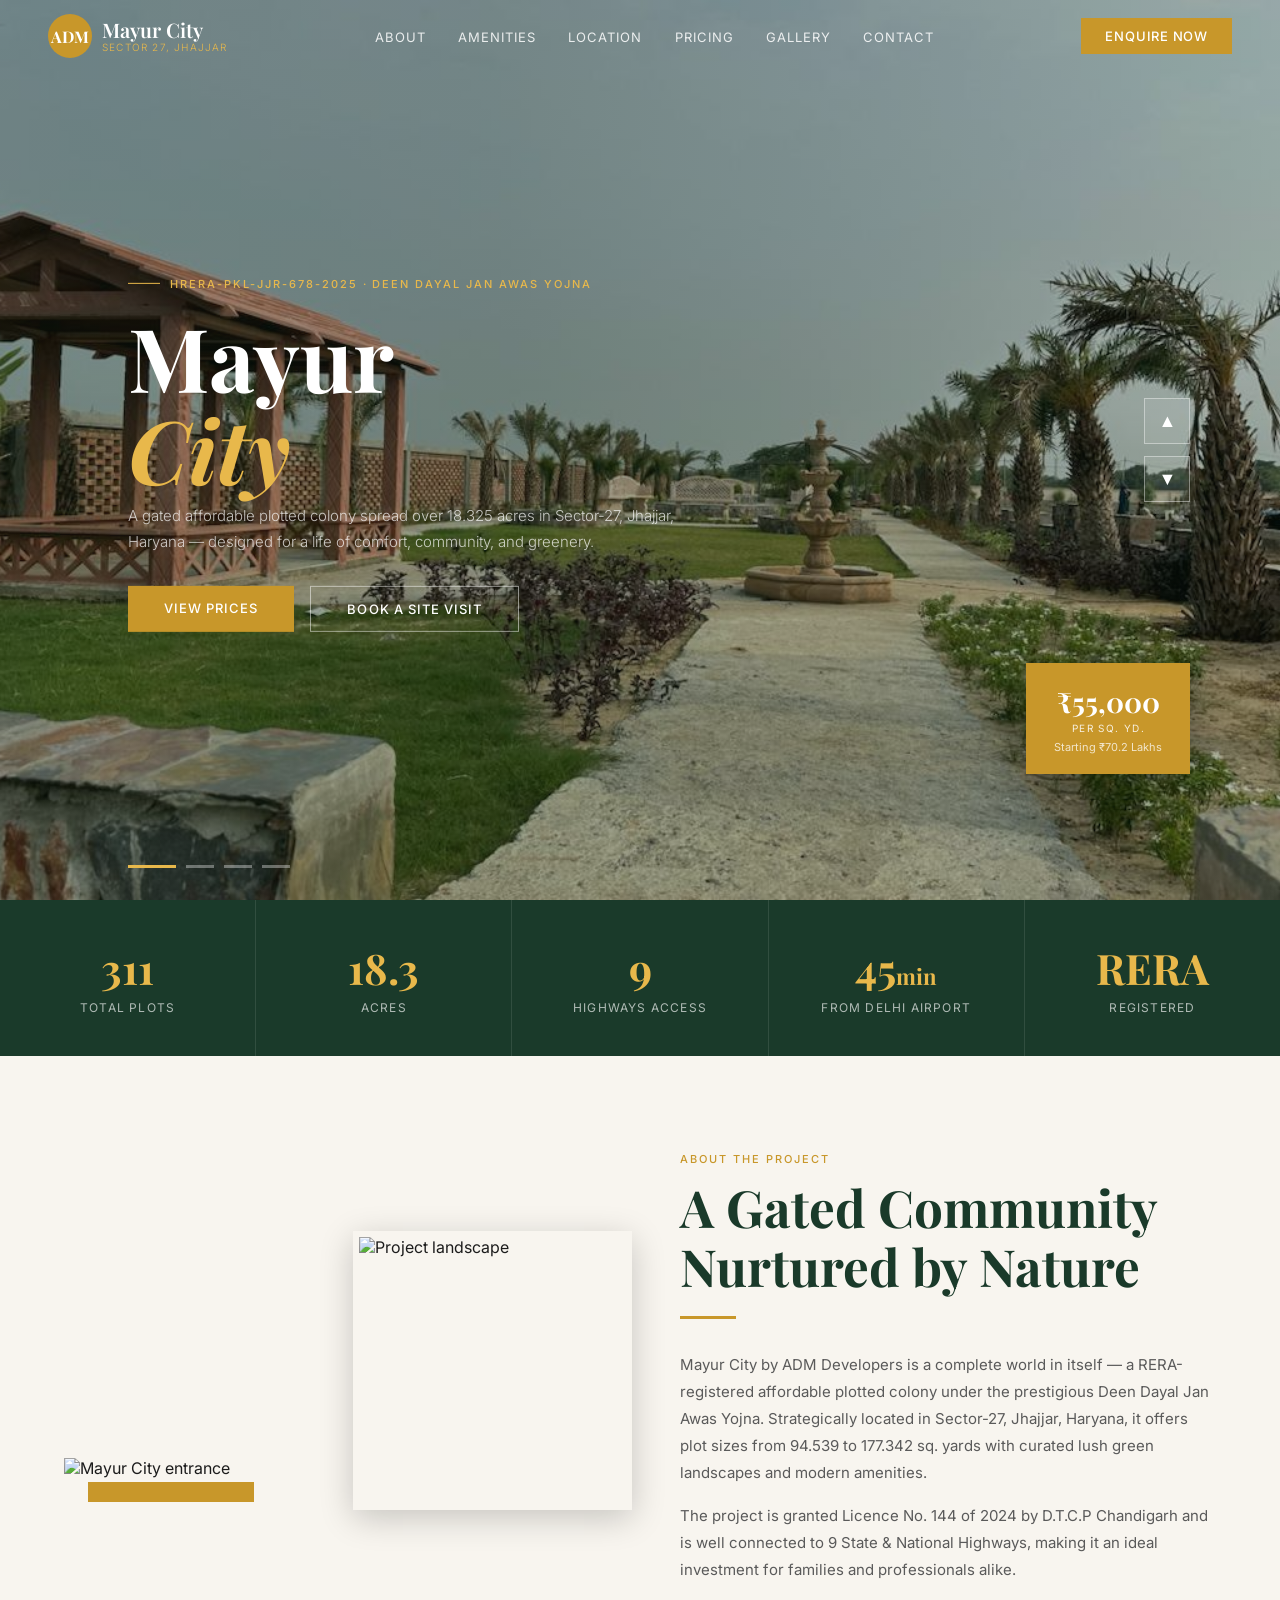
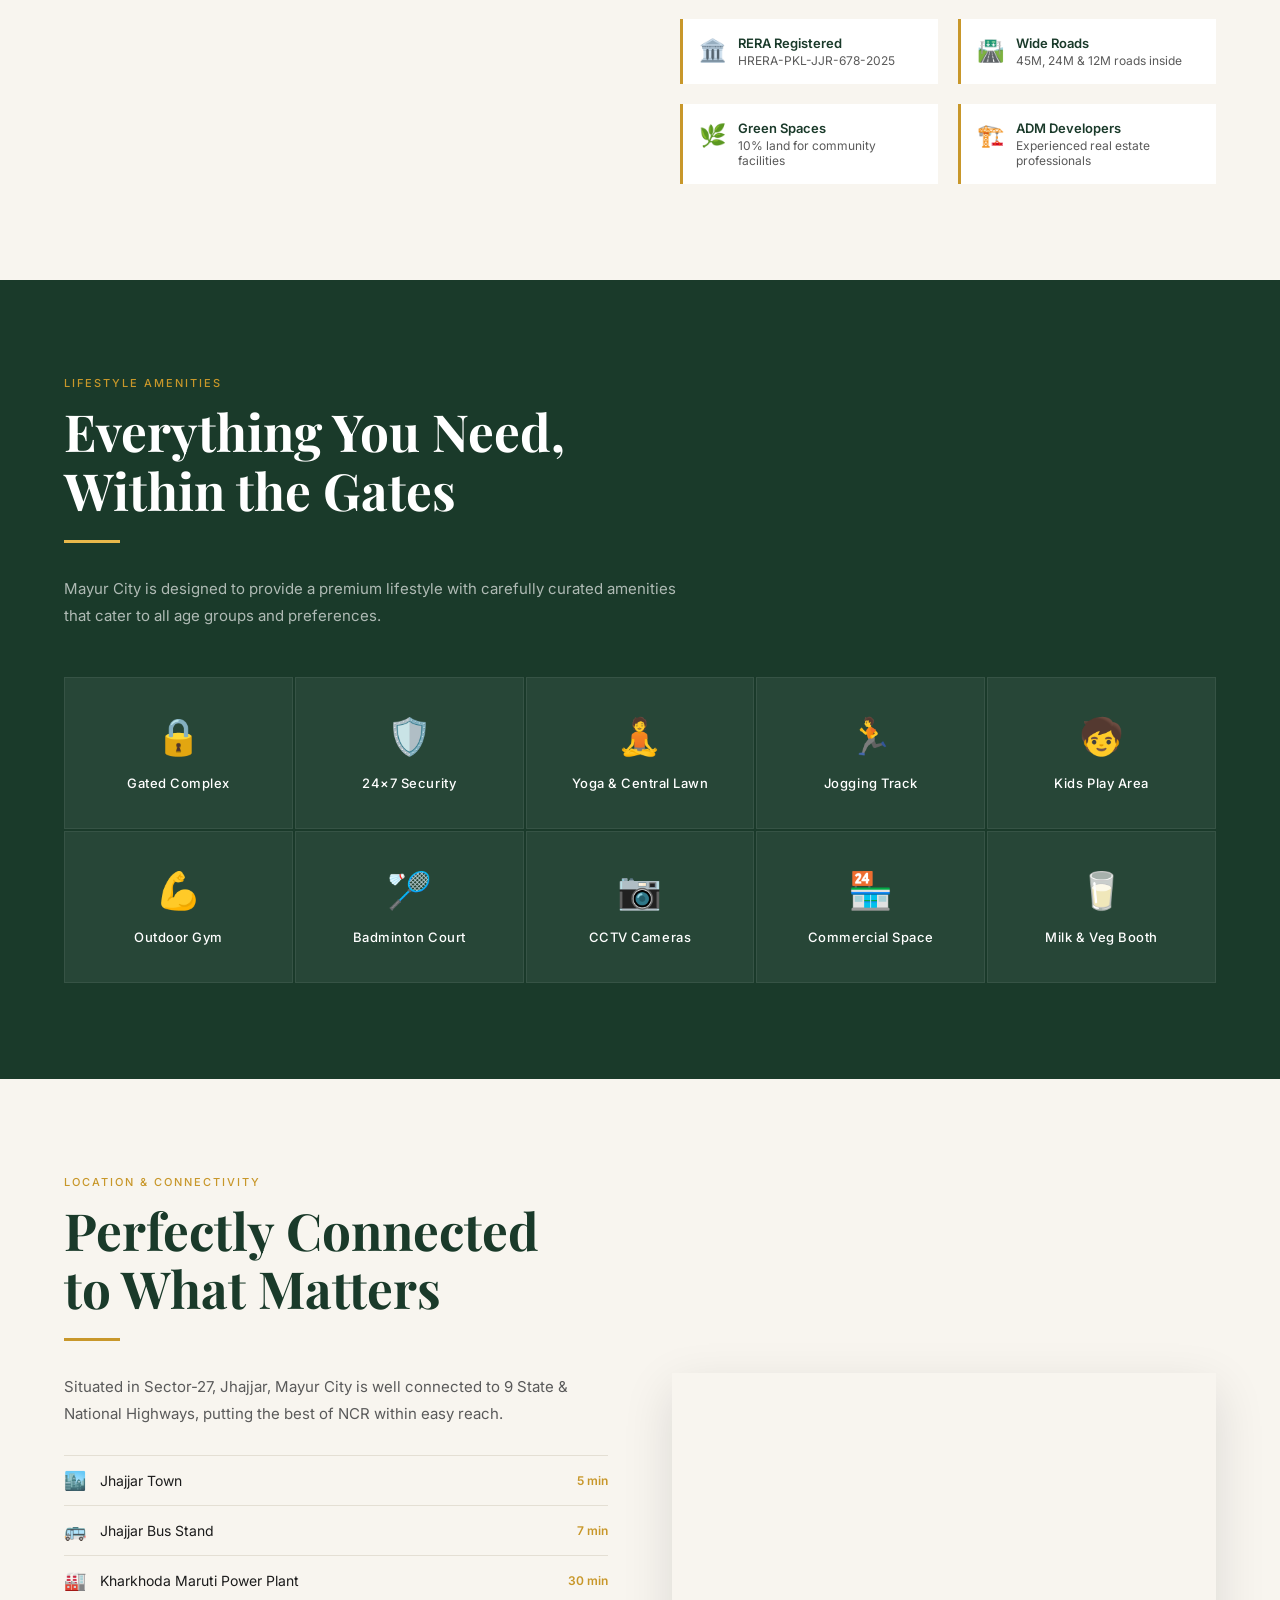
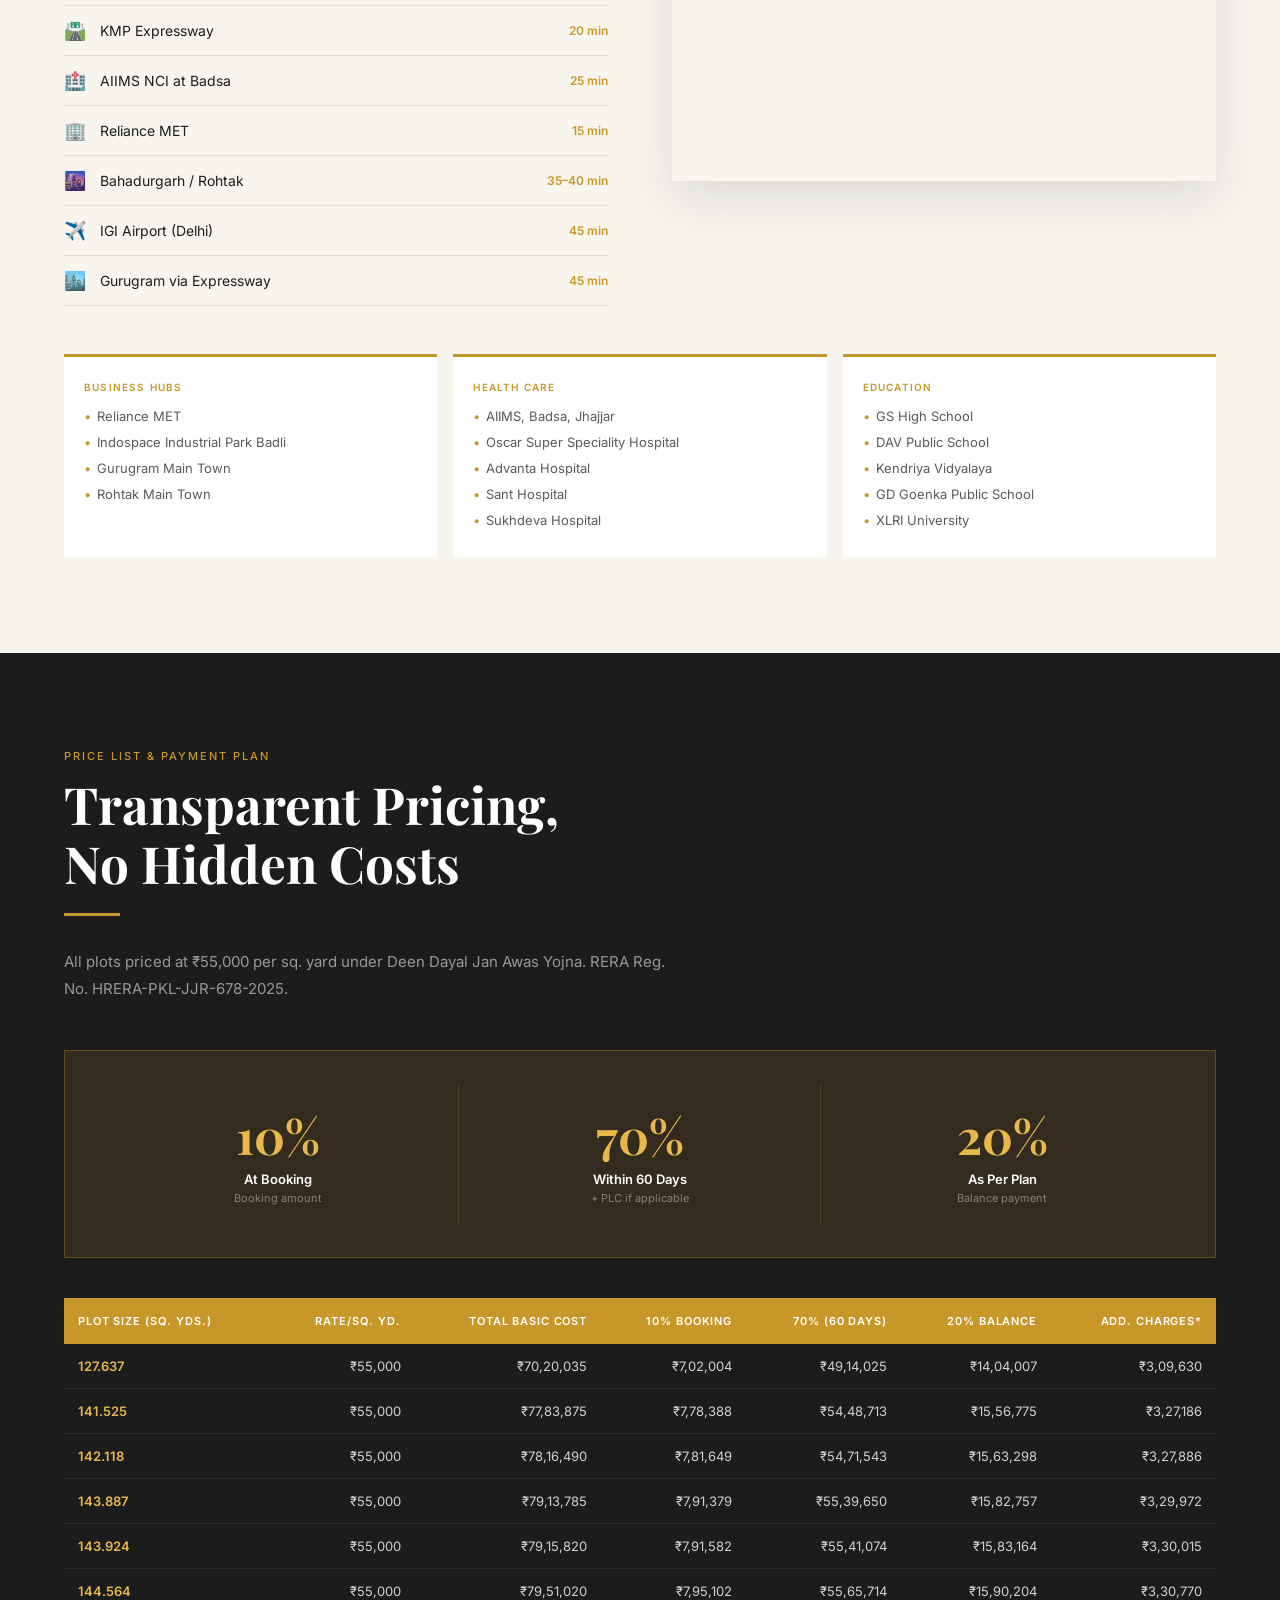
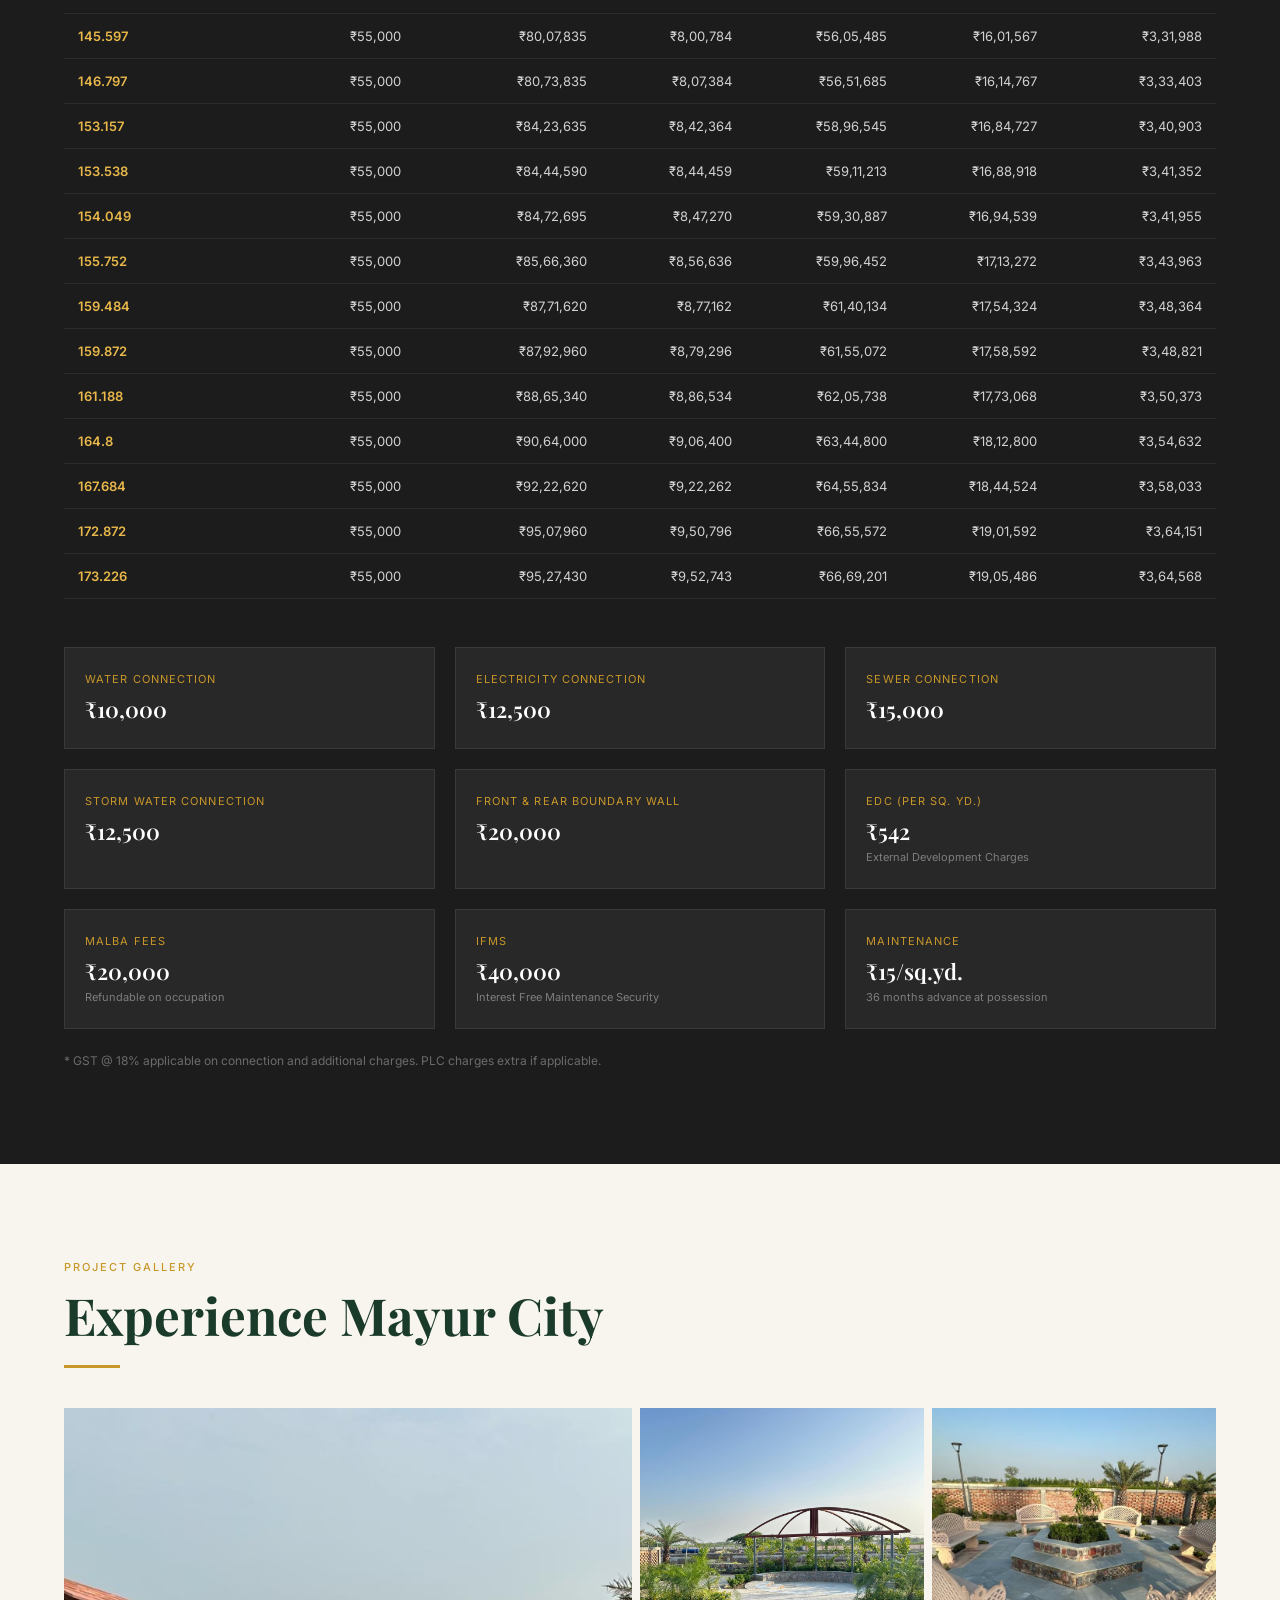
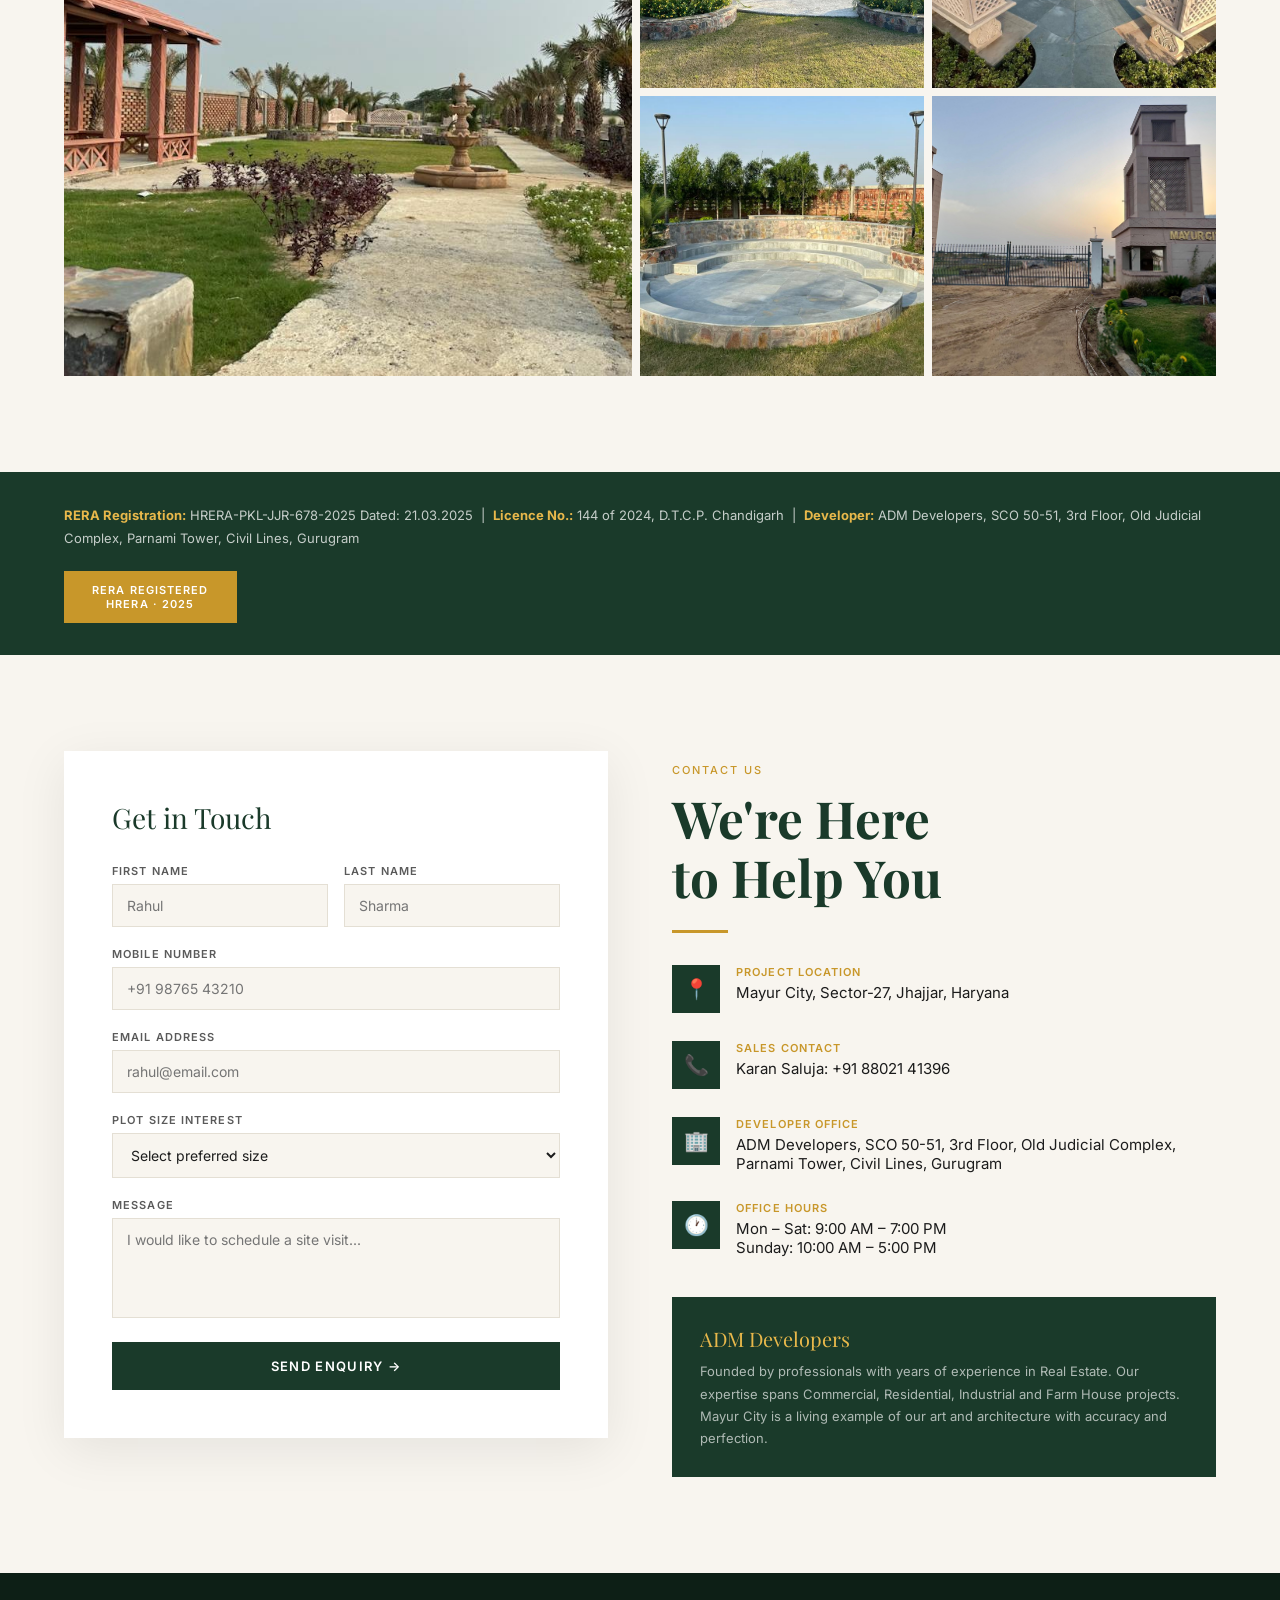
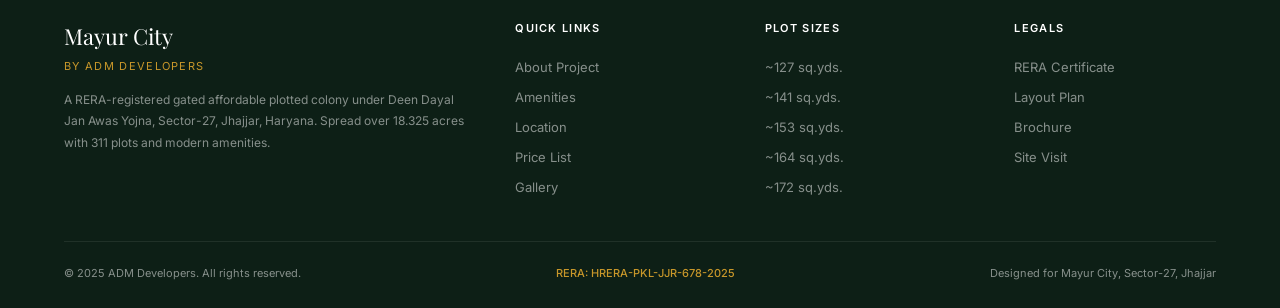
==== index.html @ a5811535 "udpated the images of the project" ====
<!DOCTYPE html>
<html lang="en">
<head>
  <meta charset="UTF-8" />
  <meta name="viewport" content="width=device-width, initial-scale=1.0" />
  <title>Mayur City – Sector 27, Jhajjar | ADM Developers</title>
  <link rel="preconnect" href="https://fonts.googleapis.com" />
  <link rel="preconnect" href="https://fonts.gstatic.com" crossorigin />
  <link href="https://fonts.googleapis.com/css2?family=Playfair+Display:ital,wght@0,400;0,600;0,700;1,400&family=Inter:wght@300;400;500;600&display=swap" rel="stylesheet" />
  <style>
    *, *::before, *::after { box-sizing: border-box; margin: 0; padding: 0; }

    :root {
      --green:   #1A3A2A;
      --green-m: #245238;
      --gold:    #C8972A;
      --gold-l:  #E8B84B;
      --cream:   #F8F5EF;
      --dark:    #1C1C1C;
      --mid:     #5A5A5A;
      --light:   #E4DFD4;
      --white:   #FFFFFF;
    }

    html { scroll-behavior: smooth; }
    body { font-family: 'Inter', sans-serif; background: var(--cream); color: var(--dark); overflow-x: hidden; }

    /* ─── NAV ─── */
    nav {
      position: fixed; top: 0; left: 0; right: 0; z-index: 100;
      display: flex; align-items: center; justify-content: space-between;
      padding: 0 48px; height: 72px;
      background: transparent;
      transition: background .35s, box-shadow .35s;
    }
    nav.scrolled { background: var(--green); box-shadow: 0 2px 24px rgba(0,0,0,.35); }
    .nav-logo { display: flex; align-items: center; gap: 10px; text-decoration: none; }
    .nav-logo-icon {
      width: 44px; height: 44px; border-radius: 50%;
      background: var(--gold); display: flex; align-items: center; justify-content: center;
      font-family: 'Playfair Display', serif; font-weight: 700; color: var(--white); font-size: 16px;
    }
    .nav-logo-text { font-family: 'Playfair Display', serif; color: var(--white); font-size: 20px; font-weight: 600; line-height: 1.1; }
    .nav-logo-sub { font-size: 10px; font-family: 'Inter', sans-serif; font-weight: 300; letter-spacing: .12em; color: var(--gold-l); text-transform: uppercase; }
    .nav-links { display: flex; gap: 32px; list-style: none; }
    .nav-links a { color: rgba(255,255,255,.85); font-size: 13px; letter-spacing: .08em; text-transform: uppercase; text-decoration: none; transition: color .2s; }
    .nav-links a:hover { color: var(--gold-l); }
    .nav-cta {
      background: var(--gold); color: var(--white); border: none; padding: 10px 24px;
      font-family: 'Inter', sans-serif; font-size: 13px; font-weight: 500; letter-spacing: .06em;
      cursor: pointer; text-transform: uppercase; text-decoration: none;
      transition: background .2s;
    }
    .nav-cta:hover { background: var(--gold-l); }
    .hamburger { display: none; flex-direction: column; gap: 5px; cursor: pointer; }
    .hamburger span { display: block; width: 24px; height: 2px; background: #fff; transition: .3s; }

    /* ─── HERO SLIDER ─── */
    .hero {
      position: relative; height: 100vh; min-height: 620px; overflow: hidden;
    }
    .hero-slides { width: 100%; height: 100%; position: relative; }
    .hero-slide {
      position: absolute; inset: 0;
      background-size: cover; background-position: center;
      opacity: 0; transition: opacity 1.2s ease;
    }
    .hero-slide.active { opacity: 1; }
    .hero-slide::after {
      content: ''; position: absolute; inset: 0;
      background: linear-gradient(to right, rgb(10 30 18 / 41%) 40%, rgba(10, 30, 18, .3) 100%);
    }
    .hero-slide:nth-child(1) { background-image: url('images/mayur_city1.jpeg?w=1600&q=80'); }
    .hero-slide:nth-child(2) { background-image: url('images/mayur_city2.jpeg?w=1600&q=80'); }
    .hero-slide:nth-child(3) { background-image: url('images/mayur_city3.jpeg?w=1600&q=80'); }
    .hero-slide:nth-child(4) { background-image: url('images/mayur_city4.jpeg?w=1600&q=80'); }

    .hero-content {
      position: absolute; z-index: 2; top: 50%; left: 10%;
      transform: translateY(-50%); max-width: 560px;
    }
    .hero-eyebrow {
      display: inline-flex; align-items: center; gap: 10px;
      font-size: 11px; font-weight: 500; letter-spacing: .18em; text-transform: uppercase;
      color: var(--gold-l); margin-bottom: 20px;
    }
    .hero-eyebrow::before { content: ''; display: block; width: 32px; height: 1px; background: var(--gold-l); }
    .hero-title {
      font-family: 'Playfair Display', serif; font-size: clamp(46px, 7vw, 88px);
      font-weight: 700; color: #fff; line-height: 1.05; margin-bottom: 8px;
    }
    .hero-title em { color: var(--gold-l); font-style: italic; }
    .hero-subtitle {
      font-size: 15px; color: rgba(255,255,255,.72); margin-bottom: 32px; line-height: 1.7;
      font-weight: 300;
    }
    .hero-actions { display: flex; gap: 16px; flex-wrap: wrap; }
    .btn-primary {
      background: var(--gold); color: var(--white); padding: 14px 36px; font-size: 13px;
      font-weight: 500; letter-spacing: .08em; text-transform: uppercase; text-decoration: none;
      border: none; cursor: pointer; transition: background .2s, transform .15s;
      display: inline-block;
    }
    .btn-primary:hover { background: var(--gold-l); transform: translateY(-1px); }
    .btn-outline {
      border: 1.5px solid rgba(255,255,255,.5); color: #fff; padding: 14px 36px; font-size: 13px;
      font-weight: 500; letter-spacing: .08em; text-transform: uppercase; text-decoration: none;
      transition: border-color .2s, background .2s; display: inline-block;
    }
    .btn-outline:hover { border-color: var(--gold-l); background: rgba(255,255,255,.08); }

    /* floating badge */
    .hero-badge {
      position: absolute; z-index: 2; right: 7%; bottom: 14%;
      background: var(--gold); color: var(--white); padding: 20px 28px; text-align: center;
      box-shadow: 0 12px 40px rgba(0,0,0,.35);
    }
    .hero-badge-price { font-family: 'Playfair Display', serif; font-size: 28px; font-weight: 700; display: block; }
    .hero-badge-label { font-size: 10px; letter-spacing: .14em; text-transform: uppercase; opacity: .85; margin-top: 2px; display: block; }
    .hero-badge-sub { font-size: 11px; opacity: .75; margin-top: 6px; display: block; }

    /* slider controls */
    .hero-dots {
      position: absolute; z-index: 3; bottom: 32px; left: 10%; display: flex; gap: 10px;
    }
    .hero-dot {
      width: 28px; height: 3px; background: rgba(255,255,255,.35); cursor: pointer; transition: background .3s, width .3s;
      border: none;
    }
    .hero-dot.active { background: var(--gold-l); width: 48px; }
    .hero-arrows {
      position: absolute; z-index: 3; right: 7%; top: 50%; transform: translateY(-50%);
      display: flex; flex-direction: column; gap: 12px;
    }

    #home{
      padding: 0;
    }
    .hero-arrow {
      width: 46px; height: 46px; border: 1.5px solid rgba(255,255,255,.4);
      background: rgba(255,255,255,.08); color: #fff; cursor: pointer;
      display: flex; align-items: center; justify-content: center; font-size: 18px;
      transition: background .2s, border-color .2s;
    }
    .hero-arrow:hover { background: var(--gold); border-color: var(--gold); }

    /* ─── SECTION COMMONS ─── */
    section { padding: 96px 5%; }
    .section-label {
      font-size: 11px; letter-spacing: .18em; text-transform: uppercase;
      color: var(--gold); font-weight: 500; margin-bottom: 12px; display: block;
    }
    .section-title {
      font-family: 'Playfair Display', serif; font-size: clamp(32px, 4vw, 52px);
      font-weight: 700; color: var(--green); line-height: 1.15; margin-bottom: 16px;
    }
    .section-desc { font-size: 15px; color: var(--mid); line-height: 1.8; max-width: 620px; }
    .divider {
      width: 56px; height: 3px; background: var(--gold); margin: 20px 0 32px;
    }

    /* ─── STATS BAR ─── */
    .stats-bar {
      background: var(--green); padding: 0; display: flex;
    }
    .stat-item {
      flex: 1; padding: 40px 24px; text-align: center; border-right: 1px solid rgba(255,255,255,.1);
      position: relative;
    }
    .stat-item:last-child { border-right: none; }
    .stat-num {
      font-family: 'Playfair Display', serif; font-size: 42px; font-weight: 700;
      color: var(--gold-l); display: block;
    }
    .stat-label { font-size: 12px; letter-spacing: .1em; text-transform: uppercase; color: rgba(255,255,255,.65); margin-top: 4px; }

    /* ─── ABOUT ─── */
    .about { display: grid; grid-template-columns: 1fr 1fr; gap: 80px; align-items: center; }
    .about-img-wrap { position: relative; }
    .about-img-main {
      width: 100%; aspect-ratio: 4/5; object-fit: cover;
      box-shadow: 24px 24px 0 var(--gold);
    }
    .about-img-accent {
      position: absolute; bottom: -32px; right: -32px;
      width: 52%; aspect-ratio: 1; object-fit: cover;
      border: 6px solid var(--cream);
      box-shadow: 0 8px 32px rgba(0,0,0,.2);
    }
    .about-features { display: grid; grid-template-columns: 1fr 1fr; gap: 20px; margin-top: 36px; }
    .about-feat {
      display: flex; align-items: flex-start; gap: 12px; padding: 16px;
      background: var(--white); border-left: 3px solid var(--gold);
    }
    .about-feat-icon { font-size: 22px; flex-shrink: 0; margin-top: 2px; }
    .about-feat-title { font-size: 13px; font-weight: 600; color: var(--green); margin-bottom: 2px; }
    .about-feat-desc { font-size: 12px; color: var(--mid); }

    /* ─── AMENITIES ─── */
    .amenities-section { background: var(--green); }
    .amenities-section .section-title { color: var(--white); }
    .amenities-section .section-desc { color: rgba(255,255,255,.65); }
    .amenities-section .divider { background: var(--gold-l); }
    .amenities-grid {
      display: grid; grid-template-columns: repeat(5, 1fr); gap: 2px; margin-top: 48px;
    }
    .amenity-card {
      background: rgba(255,255,255,.06); padding: 36px 20px; text-align: center;
      transition: background .25s, transform .25s; cursor: default;
      border: 1px solid rgba(255,255,255,.07);
    }
    .amenity-card:hover { background: var(--gold); transform: translateY(-4px); }
    .amenity-icon { font-size: 36px; margin-bottom: 14px; display: block; }
    .amenity-name { font-size: 13px; font-weight: 500; color: var(--white); letter-spacing: .04em; }

    /* ─── LOCATION ─── */
    .location-grid { display: grid; grid-template-columns: 1fr 1fr; gap: 64px; align-items: start; }
    .connectivity-list { list-style: none; margin-top: 28px; }
    .connectivity-list li {
      display: flex; align-items: center; gap: 14px; padding: 14px 0;
      border-bottom: 1px solid var(--light); font-size: 14px; color: var(--dark);
    }
    .connectivity-list li:first-child { border-top: 1px solid var(--light); }
    .conn-icon { font-size: 18px; }
    .conn-time { margin-left: auto; font-size: 12px; font-weight: 600; color: var(--gold); }
    .location-map {
      width: 100%; aspect-ratio: 4/3;
      border: 0; filter: saturate(.8) contrast(1.05);
      box-shadow: 0 16px 48px rgba(0,0,0,.12);
    }
    .nearby-grid { display: grid; grid-template-columns: 1fr 1fr 1fr; gap: 16px; margin-top: 48px; }
    .nearby-card { background: var(--white); padding: 24px 20px; border-top: 3px solid var(--gold); }
    .nearby-cat { font-size: 10px; letter-spacing: .12em; text-transform: uppercase; color: var(--gold); font-weight: 600; margin-bottom: 10px; }
    .nearby-list { list-style: none; }
    .nearby-list li { font-size: 13px; color: var(--mid); padding: 5px 0; display: flex; align-items: center; gap: 6px; }
    .nearby-list li::before { content: '•'; color: var(--gold); }

    /* ─── PRICE LIST ─── */
    .price-section { background: var(--dark); }
    .price-section .section-title { color: var(--white); }
    .price-section .section-desc { color: rgba(255,255,255,.55); }
    .price-section .divider { background: var(--gold); }
    .price-table-wrap { overflow-x: auto; margin-top: 40px; }
    .price-table {
      width: 100%; border-collapse: collapse; font-size: 13px;
    }
    .price-table thead tr { background: var(--gold); }
    .price-table thead th {
      padding: 16px 14px; color: var(--white); font-weight: 600;
      font-size: 11px; letter-spacing: .08em; text-transform: uppercase; text-align: right;
    }
    .price-table thead th:first-child { text-align: left; }
    .price-table tbody tr { border-bottom: 1px solid rgba(255,255,255,.07); transition: background .2s; }
    .price-table tbody tr:hover { background: rgba(200,151,42,.08); }
    .price-table tbody td {
      padding: 14px 14px; color: rgba(255,255,255,.8); text-align: right;
    }
    .price-table tbody td:first-child { color: var(--gold-l); font-weight: 600; text-align: left; }
    .charges-grid { display: grid; grid-template-columns: repeat(3, 1fr); gap: 20px; margin-top: 48px; }
    .charge-card {
      background: rgba(255,255,255,.05); border: 1px solid rgba(255,255,255,.08);
      padding: 24px 20px;
    }
    .charge-label { font-size: 11px; letter-spacing: .1em; text-transform: uppercase; color: var(--gold); margin-bottom: 8px; }
    .charge-val { font-size: 22px; font-family: 'Playfair Display', serif; color: var(--white); font-weight: 600; }
    .charge-note { font-size: 11px; color: rgba(255,255,255,.4); margin-top: 4px; }
    .payment-plan {
      margin-top: 48px; background: rgba(200,151,42,.12); border: 1px solid rgba(200,151,42,.3);
      padding: 32px; display: grid; grid-template-columns: repeat(3, 1fr); gap: 0;
    }
    .pp-step { padding: 20px 24px; border-right: 1px solid rgba(200,151,42,.2); text-align: center; }
    .pp-step:last-child { border-right: none; }
    .pp-pct { font-family: 'Playfair Display', serif; font-size: 48px; color: var(--gold-l); font-weight: 700; }
    .pp-title { font-size: 13px; font-weight: 600; color: var(--white); margin: 4px 0; }
    .pp-note { font-size: 11px; color: rgba(255,255,255,.4); }

    /* ─── GALLERY ─── */
    .gallery-grid {
      display: grid;
      grid-template-columns: 2fr 1fr 1fr;
      grid-template-rows: 280px 280px;
      gap: 8px; margin-top: 40px;
    }
    .gallery-item { overflow: hidden; position: relative; }
    .gallery-item img { width: 100%; height: 100%; object-fit: cover; transition: transform .5s; }
    .gallery-item:hover img { transform: scale(1.05); }
    .gallery-item:first-child { grid-row: 1 / 3; }
    .gallery-overlay {
      position: absolute; inset: 0; background: rgba(10,30,18,.45);
      display: flex; align-items: center; justify-content: center;
      opacity: 0; transition: opacity .3s;
    }
    .gallery-item:hover .gallery-overlay { opacity: 1; }
    .gallery-overlay-icon { font-size: 32px; color: white; }

    /* ─── RERA SECTION ─── */
    .rera-strip {
      background: var(--green); padding: 32px 5%;
      display: flex; align-items: center; justify-content: space-between; flex-wrap: wrap; gap: 20px;
    }
    .rera-text { color: rgba(255,255,255,.75); font-size: 13px; line-height: 1.8; }
    .rera-text strong { color: var(--gold-l); }
    .rera-badge {
      background: var(--gold); color: var(--white); padding: 12px 28px;
      font-size: 11px; font-weight: 600; letter-spacing: .1em; text-transform: uppercase;
      text-align: center;
    }

    /* ─── CONTACT ─── */
    .contact-section { background: var(--cream); }
    .contact-grid { display: grid; grid-template-columns: 1fr 1fr; gap: 64px; align-items: start; }
    .contact-form { background: var(--white); padding: 48px; box-shadow: 0 12px 48px rgba(0,0,0,.08); }
    .form-title { font-family: 'Playfair Display', serif; font-size: 28px; color: var(--green); margin-bottom: 28px; }
    .form-row { display: grid; grid-template-columns: 1fr 1fr; gap: 16px; }
    .form-group { margin-bottom: 20px; }
    .form-group label { display: block; font-size: 11px; font-weight: 600; letter-spacing: .1em; text-transform: uppercase; color: var(--mid); margin-bottom: 6px; }
    .form-group input, .form-group select, .form-group textarea {
      width: 100%; border: 1.5px solid var(--light); padding: 12px 14px; font-family: 'Inter', sans-serif;
      font-size: 14px; color: var(--dark); background: var(--cream); outline: none;
      transition: border-color .2s;
    }
    .form-group input:focus, .form-group select:focus, .form-group textarea:focus {
      border-color: var(--gold);
    }
    .form-group textarea { height: 100px; resize: none; }
    .form-submit {
      width: 100%; background: var(--green); color: var(--white); border: none; padding: 16px;
      font-family: 'Inter', sans-serif; font-size: 13px; font-weight: 600; letter-spacing: .1em;
      text-transform: uppercase; cursor: pointer; transition: background .2s;
    }
    .form-submit:hover { background: var(--gold); }
    .contact-info { padding-top: 12px; }
    .contact-info .section-title { margin-bottom: 24px; }
    .info-item { display: flex; gap: 16px; margin-bottom: 28px; align-items: flex-start; }
    .info-icon {
      width: 48px; height: 48px; background: var(--green); color: var(--gold-l);
      display: flex; align-items: center; justify-content: center; font-size: 20px; flex-shrink: 0;
    }
    .info-label { font-size: 11px; letter-spacing: .1em; text-transform: uppercase; color: var(--gold); font-weight: 600; margin-bottom: 4px; }
    .info-val { font-size: 15px; color: var(--dark); font-weight: 400; }
    .info-val a { color: var(--dark); text-decoration: none; }
    .info-val a:hover { color: var(--gold); }
    .developer-card {
      margin-top: 40px; padding: 28px; background: var(--green); color: var(--white);
    }
    .dev-title { font-family: 'Playfair Display', serif; font-size: 20px; color: var(--gold-l); margin-bottom: 8px; }
    .dev-desc { font-size: 13px; color: rgba(255,255,255,.65); line-height: 1.7; }

    /* ─── FOOTER ─── */
    footer {
      background: #0D1F16; color: rgba(255,255,255,.5); padding: 48px 5% 28px;
    }
    .footer-grid { display: grid; grid-template-columns: 2fr 1fr 1fr 1fr; gap: 48px; margin-bottom: 40px; }
    .footer-brand-name { font-family: 'Playfair Display', serif; font-size: 22px; color: var(--white); margin-bottom: 8px; }
    .footer-brand-sub { font-size: 11px; letter-spacing: .12em; text-transform: uppercase; color: var(--gold); margin-bottom: 16px; }
    .footer-desc { font-size: 12px; line-height: 1.8; }
    .footer-col-title { font-size: 11px; letter-spacing: .12em; text-transform: uppercase; color: var(--white); font-weight: 600; margin-bottom: 16px; }
    .footer-col ul { list-style: none; }
    .footer-col ul li { padding: 5px 0; }
    .footer-col ul li a { font-size: 13px; color: rgba(255,255,255,.5); text-decoration: none; transition: color .2s; }
    .footer-col ul li a:hover { color: var(--gold-l); }
    .footer-bottom {
      border-top: 1px solid rgba(255,255,255,.08); padding-top: 24px;
      display: flex; justify-content: space-between; align-items: center; flex-wrap: wrap; gap: 12px;
      font-size: 11px;
    }
    .footer-rera { color: var(--gold); font-weight: 500; }

    /* ─── MOBILE ─── */
    @media (max-width: 900px) {
      nav { padding: 0 24px; }
      .nav-links, .nav-cta { display: none; }
      .hamburger { display: flex; }
      .hero-content { left: 5%; max-width: 90%; }
      .hero-badge { display: none; }
      .stats-bar { flex-wrap: wrap; }
      .stat-item { flex: 1 0 50%; border-right: none; border-bottom: 1px solid rgba(255,255,255,.1); }
      .about { grid-template-columns: 1fr; }
      .about-img-accent { display: none; }
      .amenities-grid { grid-template-columns: repeat(3, 1fr); }
      .location-grid { grid-template-columns: 1fr; }
      .nearby-grid { grid-template-columns: 1fr; }
      .charges-grid { grid-template-columns: 1fr; }
      .payment-plan { grid-template-columns: 1fr; }
      .pp-step { border-right: none; border-bottom: 1px solid rgba(200,151,42,.2); }
      .gallery-grid { grid-template-columns: 1fr 1fr; grid-template-rows: auto; }
      .gallery-item:first-child { grid-row: auto; }
      .contact-grid { grid-template-columns: 1fr; }
      .contact-form { padding: 28px; }
      .footer-grid { grid-template-columns: 1fr 1fr; }
      .form-row { grid-template-columns: 1fr; }
    }
    @media (max-width: 520px) {
      section { padding: 64px 5%; }
      .amenities-grid { grid-template-columns: repeat(2, 1fr); }
      .footer-grid { grid-template-columns: 1fr; }
    }
  </style>
</head>
<body>

<!-- ─── NAVIGATION ─── -->
<nav id="mainNav">
  <a href="#home" class="nav-logo">
    <div class="nav-logo-icon">ADM</div>
    <div>
      <div class="nav-logo-text">Mayur City</div>
      <div class="nav-logo-sub">Sector 27, Jhajjar</div>
    </div>
  </a>
  <ul class="nav-links">
    <li><a href="#about">About</a></li>
    <li><a href="#amenities">Amenities</a></li>
    <li><a href="#location">Location</a></li>
    <li><a href="#pricing">Pricing</a></li>
    <li><a href="#gallery">Gallery</a></li>
    <li><a href="#contact">Contact</a></li>
  </ul>
  <a href="#contact" class="nav-cta">Enquire Now</a>
  <div class="hamburger" id="hamburger">
    <span></span><span></span><span></span>
  </div>
</nav>

<!-- ─── HERO SLIDER ─── -->
<section class="hero" id="home">
  <div class="hero-slides">
    <div class="hero-slide active"></div>
    <div class="hero-slide"></div>
    <div class="hero-slide"></div>
    <div class="hero-slide"></div>
  </div>

  <div class="hero-content">
    <span class="hero-eyebrow">HRERA-PKL-JJR-678-2025 · Deen Dayal Jan Awas Yojna</span>
    <h1 class="hero-title">Mayur<br><em>City</em></h1>
    <p class="hero-subtitle">A gated affordable plotted colony spread over 18.325 acres in Sector-27, Jhajjar, Haryana — designed for a life of comfort, community, and greenery.</p>
    <div class="hero-actions">
      <a href="#pricing" class="btn-primary">View Prices</a>
      <a href="#contact" class="btn-outline">Book a Site Visit</a>
    </div>
  </div>

  <div class="hero-badge">
    <span class="hero-badge-price">₹55,000</span>
    <span class="hero-badge-label">Per Sq. Yd.</span>
    <span class="hero-badge-sub">Starting ₹70.2 Lakhs</span>
  </div>

  <div class="hero-dots" id="heroDots">
    <button class="hero-dot active"></button>
    <button class="hero-dot"></button>
    <button class="hero-dot"></button>
    <button class="hero-dot"></button>
  </div>

  <div class="hero-arrows">
    <button class="hero-arrow" id="heroUp">▲</button>
    <button class="hero-arrow" id="heroDown">▼</button>
  </div>
</section>

<!-- ─── STATS BAR ─── -->
<div class="stats-bar">
  <div class="stat-item">
    <span class="stat-num">311</span>
    <span class="stat-label">Total Plots</span>
  </div>
  <div class="stat-item">
    <span class="stat-num">18.3</span>
    <span class="stat-label">Acres</span>
  </div>
  <div class="stat-item">
    <span class="stat-num">9</span>
    <span class="stat-label">Highways Access</span>
  </div>
  <div class="stat-item">
    <span class="stat-num">45<span style="font-size:22px">min</span></span>
    <span class="stat-label">From Delhi Airport</span>
  </div>
  <div class="stat-item">
    <span class="stat-num">RERA</span>
    <span class="stat-label">Registered</span>
  </div>
</div>

<!-- ─── ABOUT ─── -->
<section id="about">
  <div class="about">
    <div class="about-img-wrap">
      <img class="about-img-main" src="https://images.unsplash.com/photo-1558618666-fcd25c85cd64?w=800&q=80" alt="Mayur City entrance" />
      <img class="about-img-accent" src="https://images.unsplash.com/photo-1560185007-c5ca9d2c014d?w=400&q=80" alt="Project landscape" />
    </div>
    <div>
      <span class="section-label">About the Project</span>
      <h2 class="section-title">A Gated Community Nurtured by Nature</h2>
      <div class="divider"></div>
      <p class="section-desc">Mayur City by ADM Developers is a complete world in itself — a RERA-registered affordable plotted colony under the prestigious Deen Dayal Jan Awas Yojna. Strategically located in Sector-27, Jhajjar, Haryana, it offers plot sizes from 94.539 to 177.342 sq. yards with curated lush green landscapes and modern amenities.</p>
      <p class="section-desc" style="margin-top:16px;">The project is granted Licence No. 144 of 2024 by D.T.C.P Chandigarh and is well connected to 9 State & National Highways, making it an ideal investment for families and professionals alike.</p>
      <div class="about-features">
        <div class="about-feat">
          <span class="about-feat-icon">🏛️</span>
          <div>
            <div class="about-feat-title">RERA Registered</div>
            <div class="about-feat-desc">HRERA-PKL-JJR-678-2025</div>
          </div>
        </div>
        <div class="about-feat">
          <span class="about-feat-icon">🛣️</span>
          <div>
            <div class="about-feat-title">Wide Roads</div>
            <div class="about-feat-desc">45M, 24M & 12M roads inside</div>
          </div>
        </div>
        <div class="about-feat">
          <span class="about-feat-icon">🌿</span>
          <div>
            <div class="about-feat-title">Green Spaces</div>
            <div class="about-feat-desc">10% land for community facilities</div>
          </div>
        </div>
        <div class="about-feat">
          <span class="about-feat-icon">🏗️</span>
          <div>
            <div class="about-feat-title">ADM Developers</div>
            <div class="about-feat-desc">Experienced real estate professionals</div>
          </div>
        </div>
      </div>
    </div>
  </div>
</section>

<!-- ─── AMENITIES ─── -->
<section id="amenities" class="amenities-section">
  <span class="section-label">Lifestyle Amenities</span>
  <h2 class="section-title">Everything You Need,<br>Within the Gates</h2>
  <div class="divider"></div>
  <p class="section-desc">Mayur City is designed to provide a premium lifestyle with carefully curated amenities that cater to all age groups and preferences.</p>
  <div class="amenities-grid">
    <div class="amenity-card">
      <span class="amenity-icon">🔒</span>
      <span class="amenity-name">Gated Complex</span>
    </div>
    <div class="amenity-card">
      <span class="amenity-icon">🛡️</span>
      <span class="amenity-name">24×7 Security</span>
    </div>
    <div class="amenity-card">
      <span class="amenity-icon">🧘</span>
      <span class="amenity-name">Yoga & Central Lawn</span>
    </div>
    <div class="amenity-card">
      <span class="amenity-icon">🏃</span>
      <span class="amenity-name">Jogging Track</span>
    </div>
    <div class="amenity-card">
      <span class="amenity-icon">🧒</span>
      <span class="amenity-name">Kids Play Area</span>
    </div>
    <div class="amenity-card">
      <span class="amenity-icon">💪</span>
      <span class="amenity-name">Outdoor Gym</span>
    </div>
    <div class="amenity-card">
      <span class="amenity-icon">🏸</span>
      <span class="amenity-name">Badminton Court</span>
    </div>
    <div class="amenity-card">
      <span class="amenity-icon">📷</span>
      <span class="amenity-name">CCTV Cameras</span>
    </div>
    <div class="amenity-card">
      <span class="amenity-icon">🏪</span>
      <span class="amenity-name">Commercial Space</span>
    </div>
    <div class="amenity-card">
      <span class="amenity-icon">🥛</span>
      <span class="amenity-name">Milk & Veg Booth</span>
    </div>
  </div>
</section>

<!-- ─── LOCATION ─── -->
<section id="location">
  <span class="section-label">Location & Connectivity</span>
  <h2 class="section-title">Perfectly Connected<br>to What Matters</h2>
  <div class="divider"></div>
  <div class="location-grid">
    <div>
      <p class="section-desc">Situated in Sector-27, Jhajjar, Mayur City is well connected to 9 State & National Highways, putting the best of NCR within easy reach.</p>
      <ul class="connectivity-list">
        <li><span class="conn-icon">🏙️</span> Jhajjar Town <span class="conn-time">5 min</span></li>
        <li><span class="conn-icon">🚌</span> Jhajjar Bus Stand <span class="conn-time">7 min</span></li>
        <li><span class="conn-icon">🏭</span> Kharkhoda Maruti Power Plant <span class="conn-time">30 min</span></li>
        <li><span class="conn-icon">🛣️</span> KMP Expressway <span class="conn-time">20 min</span></li>
        <li><span class="conn-icon">🏥</span> AIIMS NCI at Badsa <span class="conn-time">25 min</span></li>
        <li><span class="conn-icon">🏢</span> Reliance MET <span class="conn-time">15 min</span></li>
        <li><span class="conn-icon">🌆</span> Bahadurgarh / Rohtak <span class="conn-time">35–40 min</span></li>
        <li><span class="conn-icon">✈️</span> IGI Airport (Delhi) <span class="conn-time">45 min</span></li>
        <li><span class="conn-icon">🏙️</span> Gurugram via Expressway <span class="conn-time">45 min</span></li>
      </ul>
    </div>
    <div>
      <iframe
        class="location-map"
        src="https://www.google.com/maps/embed?pb=!1m18!1m12!1m3!1d56033.0!2d76.6484!3d28.6188!2m3!1f0!2f0!3f0!3m2!1i1024!2i768!4f13.1!3m3!1m2!1s0x390d4c0d4f0db9b1%3A0x7e1c2d0d5c3c4e3c!2sSector%2027%2C%20Jhajjar%2C%20Haryana!5e0!3m2!1sen!2sin!4v1234567890"
        allowfullscreen loading="lazy" referrerpolicy="no-referrer-when-downgrade">
      </iframe>
    </div>
  </div>
  <div class="nearby-grid">
    <div class="nearby-card">
      <div class="nearby-cat">Business Hubs</div>
      <ul class="nearby-list">
        <li>Reliance MET</li>
        <li>Indospace Industrial Park Badli</li>
        <li>Gurugram Main Town</li>
        <li>Rohtak Main Town</li>
      </ul>
    </div>
    <div class="nearby-card">
      <div class="nearby-cat">Health Care</div>
      <ul class="nearby-list">
        <li>AIIMS, Badsa, Jhajjar</li>
        <li>Oscar Super Speciality Hospital</li>
        <li>Advanta Hospital</li>
        <li>Sant Hospital</li>
        <li>Sukhdeva Hospital</li>
      </ul>
    </div>
    <div class="nearby-card">
      <div class="nearby-cat">Education</div>
      <ul class="nearby-list">
        <li>GS High School</li>
        <li>DAV Public School</li>
        <li>Kendriya Vidyalaya</li>
        <li>GD Goenka Public School</li>
        <li>XLRI University</li>
      </ul>
    </div>
  </div>
</section>

<!-- ─── PRICING ─── -->
<section id="pricing" class="price-section">
  <span class="section-label">Price List & Payment Plan</span>
  <h2 class="section-title">Transparent Pricing,<br>No Hidden Costs</h2>
  <div class="divider"></div>
  <p class="section-desc">All plots priced at ₹55,000 per sq. yard under Deen Dayal Jan Awas Yojna. RERA Reg. No. HRERA-PKL-JJR-678-2025.</p>

  <div class="payment-plan">
    <div class="pp-step">
      <div class="pp-pct">10%</div>
      <div class="pp-title">At Booking</div>
      <div class="pp-note">Booking amount</div>
    </div>
    <div class="pp-step">
      <div class="pp-pct">70%</div>
      <div class="pp-title">Within 60 Days</div>
      <div class="pp-note">+ PLC if applicable</div>
    </div>
    <div class="pp-step">
      <div class="pp-pct">20%</div>
      <div class="pp-title">As Per Plan</div>
      <div class="pp-note">Balance payment</div>
    </div>
  </div>

  <div class="price-table-wrap">
    <table class="price-table">
      <thead>
        <tr>
          <th>Plot Size (Sq. Yds.)</th>
          <th>Rate/Sq. Yd.</th>
          <th>Total Basic Cost</th>
          <th>10% Booking</th>
          <th>70% (60 Days)</th>
          <th>20% Balance</th>
          <th>Add. Charges*</th>
        </tr>
      </thead>
      <tbody id="priceTableBody">
        <!-- Rows inserted by JS -->
      </tbody>
    </table>
  </div>

  <div class="charges-grid">
    <div class="charge-card">
      <div class="charge-label">Water Connection</div>
      <div class="charge-val">₹10,000</div>
    </div>
    <div class="charge-card">
      <div class="charge-label">Electricity Connection</div>
      <div class="charge-val">₹12,500</div>
    </div>
    <div class="charge-card">
      <div class="charge-label">Sewer Connection</div>
      <div class="charge-val">₹15,000</div>
    </div>
    <div class="charge-card">
      <div class="charge-label">Storm Water Connection</div>
      <div class="charge-val">₹12,500</div>
    </div>
    <div class="charge-card">
      <div class="charge-label">Front & Rear Boundary Wall</div>
      <div class="charge-val">₹20,000</div>
    </div>
    <div class="charge-card">
      <div class="charge-label">EDC (Per Sq. Yd.)</div>
      <div class="charge-val">₹542</div>
      <div class="charge-note">External Development Charges</div>
    </div>
    <div class="charge-card">
      <div class="charge-label">Malba Fees</div>
      <div class="charge-val">₹20,000</div>
      <div class="charge-note">Refundable on occupation</div>
    </div>
    <div class="charge-card">
      <div class="charge-label">IFMS</div>
      <div class="charge-val">₹40,000</div>
      <div class="charge-note">Interest Free Maintenance Security</div>
    </div>
    <div class="charge-card">
      <div class="charge-label">Maintenance</div>
      <div class="charge-val">₹15/sq.yd.</div>
      <div class="charge-note">36 months advance at possession</div>
    </div>
  </div>
  <p style="color:rgba(255,255,255,.35); font-size:12px; margin-top:24px;">* GST @ 18% applicable on connection and additional charges. PLC charges extra if applicable.</p>
</section>

<!-- ─── GALLERY ─── -->
<section id="gallery">
  <span class="section-label">Project Gallery</span>
  <h2 class="section-title">Experience Mayur City</h2>
  <div class="divider"></div>
  <div class="gallery-grid">
    <div class="gallery-item">
      <img src="images/mayur_city1.jpeg?w=900&q=80" alt="Project view" />
      <div class="gallery-overlay"><span class="gallery-overlay-icon">⊕</span></div>
    </div>
    <div class="gallery-item">
      <img src="images/mayur_city2.jpeg?w=500&q=80" alt="Garden area" />
      <div class="gallery-overlay"><span class="gallery-overlay-icon">⊕</span></div>
    </div>
    <div class="gallery-item">
      <img src="images/mayur_city3.jpeg?w=500&q=80" alt="Landscape" />
      <div class="gallery-overlay"><span class="gallery-overlay-icon">⊕</span></div>
    </div>
    <div class="gallery-item">
      <img src="images/mayur_city4.jpeg?w=500&q=80" alt="Road view" />
      <div class="gallery-overlay"><span class="gallery-overlay-icon">⊕</span></div>
    </div>
    <div class="gallery-item">
      <img src="images/mayur_city5.jpeg?w=500&q=80" alt="Gate" />
      <div class="gallery-overlay"><span class="gallery-overlay-icon">⊕</span></div>
    </div>
  </div>
</section>

<!-- ─── RERA STRIP ─── -->
<div class="rera-strip">
  <div class="rera-text">
    <strong>RERA Registration:</strong> HRERA-PKL-JJR-678-2025 Dated: 21.03.2025 &nbsp;|&nbsp;
    <strong>Licence No.:</strong> 144 of 2024, D.T.C.P. Chandigarh &nbsp;|&nbsp;
    <strong>Developer:</strong> ADM Developers, SCO 50-51, 3rd Floor, Old Judicial Complex, Parnami Tower, Civil Lines, Gurugram
  </div>
  <div class="rera-badge">RERA Registered<br>HRERA · 2025</div>
</div>

<!-- ─── CONTACT ─── -->
<section id="contact" class="contact-section">
  <div class="contact-grid">
    <div class="contact-form">
      <div class="form-title">Get in Touch</div>
      <div class="form-row">
        <div class="form-group">
          <label>First Name</label>
          <input type="text" placeholder="Rahul" />
        </div>
        <div class="form-group">
          <label>Last Name</label>
          <input type="text" placeholder="Sharma" />
        </div>
      </div>
      <div class="form-group">
        <label>Mobile Number</label>
        <input type="tel" placeholder="+91 98765 43210" />
      </div>
      <div class="form-group">
        <label>Email Address</label>
        <input type="email" placeholder="rahul@email.com" />
      </div>
      <div class="form-group">
        <label>Plot Size Interest</label>
        <select>
          <option value="">Select preferred size</option>
          <option>~127 sq.yds. (₹70.2 L)</option>
          <option>~141 sq.yds. (₹77.8 L)</option>
          <option>~153 sq.yds. (₹84.2 L)</option>
          <option>~164 sq.yds. (₹90.6 L)</option>
          <option>~172 sq.yds. (₹95 L)</option>
          <option>Any / Not sure</option>
        </select>
      </div>
      <div class="form-group">
        <label>Message</label>
        <textarea placeholder="I would like to schedule a site visit..."></textarea>
      </div>
      <button class="form-submit">Send Enquiry →</button>
    </div>

    <div class="contact-info">
      <span class="section-label">Contact Us</span>
      <h2 class="section-title">We're Here<br>to Help You</h2>
      <div class="divider"></div>

      <div class="info-item">
        <div class="info-icon">📍</div>
        <div>
          <div class="info-label">Project Location</div>
          <div class="info-val">Mayur City, Sector-27, Jhajjar, Haryana</div>
        </div>
      </div>
      <div class="info-item">
        <div class="info-icon">📞</div>
        <div>
          <div class="info-label">Sales Contact</div>
          <div class="info-val"><a href="tel:+918802141396">Karan Saluja: +91 88021 41396</a></div>
        </div>
      </div>
      <div class="info-item">
        <div class="info-icon">🏢</div>
        <div>
          <div class="info-label">Developer Office</div>
          <div class="info-val">ADM Developers, SCO 50-51, 3rd Floor, Old Judicial Complex, Parnami Tower, Civil Lines, Gurugram</div>
        </div>
      </div>
      <div class="info-item">
        <div class="info-icon">🕐</div>
        <div>
          <div class="info-label">Office Hours</div>
          <div class="info-val">Mon – Sat: 9:00 AM – 7:00 PM<br>Sunday: 10:00 AM – 5:00 PM</div>
        </div>
      </div>

      <div class="developer-card">
        <div class="dev-title">ADM Developers</div>
        <div class="dev-desc">Founded by professionals with years of experience in Real Estate. Our expertise spans Commercial, Residential, Industrial and Farm House projects. Mayur City is a living example of our art and architecture with accuracy and perfection.</div>
      </div>
    </div>
  </div>
</section>

<!-- ─── FOOTER ─── -->
<footer>
  <div class="footer-grid">
    <div>
      <div class="footer-brand-name">Mayur City</div>
      <div class="footer-brand-sub">by ADM Developers</div>
      <p class="footer-desc">A RERA-registered gated affordable plotted colony under Deen Dayal Jan Awas Yojna, Sector-27, Jhajjar, Haryana. Spread over 18.325 acres with 311 plots and modern amenities.</p>
    </div>
    <div class="footer-col">
      <div class="footer-col-title">Quick Links</div>
      <ul>
        <li><a href="#about">About Project</a></li>
        <li><a href="#amenities">Amenities</a></li>
        <li><a href="#location">Location</a></li>
        <li><a href="#pricing">Price List</a></li>
        <li><a href="#gallery">Gallery</a></li>
      </ul>
    </div>
    <div class="footer-col">
      <div class="footer-col-title">Plot Sizes</div>
      <ul>
        <li><a href="#pricing">~127 sq.yds.</a></li>
        <li><a href="#pricing">~141 sq.yds.</a></li>
        <li><a href="#pricing">~153 sq.yds.</a></li>
        <li><a href="#pricing">~164 sq.yds.</a></li>
        <li><a href="#pricing">~172 sq.yds.</a></li>
      </ul>
    </div>
    <div class="footer-col">
      <div class="footer-col-title">Legals</div>
      <ul>
        <li><a href="#">RERA Certificate</a></li>
        <li><a href="#">Layout Plan</a></li>
        <li><a href="#">Brochure</a></li>
        <li><a href="#contact">Site Visit</a></li>
      </ul>
    </div>
  </div>
  <div class="footer-bottom">
    <span>© 2025 ADM Developers. All rights reserved.</span>
    <span class="footer-rera">RERA: HRERA-PKL-JJR-678-2025</span>
    <span>Designed for Mayur City, Sector-27, Jhajjar</span>
  </div>
</footer>

<script>
// ── PRICE TABLE DATA ──
const plots = [
  [127.637,70_20_035,7_02_004,49_14_025,14_04_007,3_09_630],
  [141.525,77_83_875,7_78_388,54_48_713,15_56_775,3_27_186],
  [142.118,78_16_490,7_81_649,54_71_543,15_63_298,3_27_886],
  [143.887,79_13_785,7_91_379,55_39_650,15_82_757,3_29_972],
  [143.924,79_15_820,7_91_582,55_41_074,15_83_164,3_30_015],
  [144.564,79_51_020,7_95_102,55_65_714,15_90_204,3_30_770],
  [145.597,80_07_835,8_00_784,56_05_485,16_01_567,3_31_988],
  [146.797,80_73_835,8_07_384,56_51_685,16_14_767,3_33_403],
  [153.157,84_23_635,8_42_364,58_96_545,16_84_727,3_40_903],
  [153.538,84_44_590,8_44_459,59_11_213,16_88_918,3_41_352],
  [154.049,84_72_695,8_47_270,59_30_887,16_94_539,3_41_955],
  [155.752,85_66_360,8_56_636,59_96_452,17_13_272,3_43_963],
  [159.484,87_71_620,8_77_162,61_40_134,17_54_324,3_48_364],
  [159.872,87_92_960,8_79_296,61_55_072,17_58_592,3_48_821],
  [161.188,88_65_340,8_86_534,62_05_738,17_73_068,3_50_373],
  [164.800,90_64_000,9_06_400,63_44_800,18_12_800,3_54_632],
  [167.684,92_22_620,9_22_262,64_55_834,18_44_524,3_58_033],
  [172.872,95_07_960,9_50_796,66_55_572,19_01_592,3_64_151],
  [173.226,95_27_430,9_52_743,66_69_201,19_05_486,3_64_568],
];
const fmt = n => '₹' + n.toLocaleString('en-IN');
const tbody = document.getElementById('priceTableBody');
plots.forEach(([sz,tc,b,s,r,ac]) => {
  const tr = document.createElement('tr');
  tr.innerHTML = `<td>${sz}</td><td>₹55,000</td><td>${fmt(tc)}</td><td>${fmt(b)}</td><td>${fmt(s)}</td><td>${fmt(r)}</td><td>${fmt(ac)}</td>`;
  tbody.appendChild(tr);
});

// ── HERO SLIDER ──
const slides = document.querySelectorAll('.hero-slide');
const dots   = document.querySelectorAll('.hero-dot');
let cur = 0, timer;

function goTo(n) {
  slides[cur].classList.remove('active');
  dots[cur].classList.remove('active');
  cur = (n + slides.length) % slides.length;
  slides[cur].classList.add('active');
  dots[cur].classList.add('active');
}
function next() { goTo(cur + 1); }
function prev() { goTo(cur - 1); }

function autoPlay() { timer = setInterval(next, 5000); }
function resetAuto() { clearInterval(timer); autoPlay(); }

autoPlay();
document.getElementById('heroDown').addEventListener('click', () => { next(); resetAuto(); });
document.getElementById('heroUp').addEventListener('click',   () => { prev(); resetAuto(); });
dots.forEach((d, i) => d.addEventListener('click', () => { goTo(i); resetAuto(); }));

// ── STICKY NAV ──
const nav = document.getElementById('mainNav');
window.addEventListener('scroll', () => {
  nav.classList.toggle('scrolled', window.scrollY > 60);
});

// ── HAMBURGER (mobile) ──
document.getElementById('hamburger').addEventListener('click', () => {
  const links = document.querySelector('.nav-links');
  if (links) {
    links.style.display = links.style.display === 'flex' ? 'none' : 'flex';
    links.style.flexDirection = 'column';
    links.style.position = 'fixed';
    links.style.top = '72px';
    links.style.left = '0';
    links.style.right = '0';
    links.style.background = 'var(--green)';
    links.style.padding = '24px';
    links.style.gap = '20px';
  }
});

// ── ENQUIRY FORM ──
document.querySelector('.form-submit').addEventListener('click', () => {
  alert('Thank you for your enquiry! Our team will contact you shortly.\n\nFor immediate assistance, call: +91 88021 41396');
});
</script>
</body>
</html>
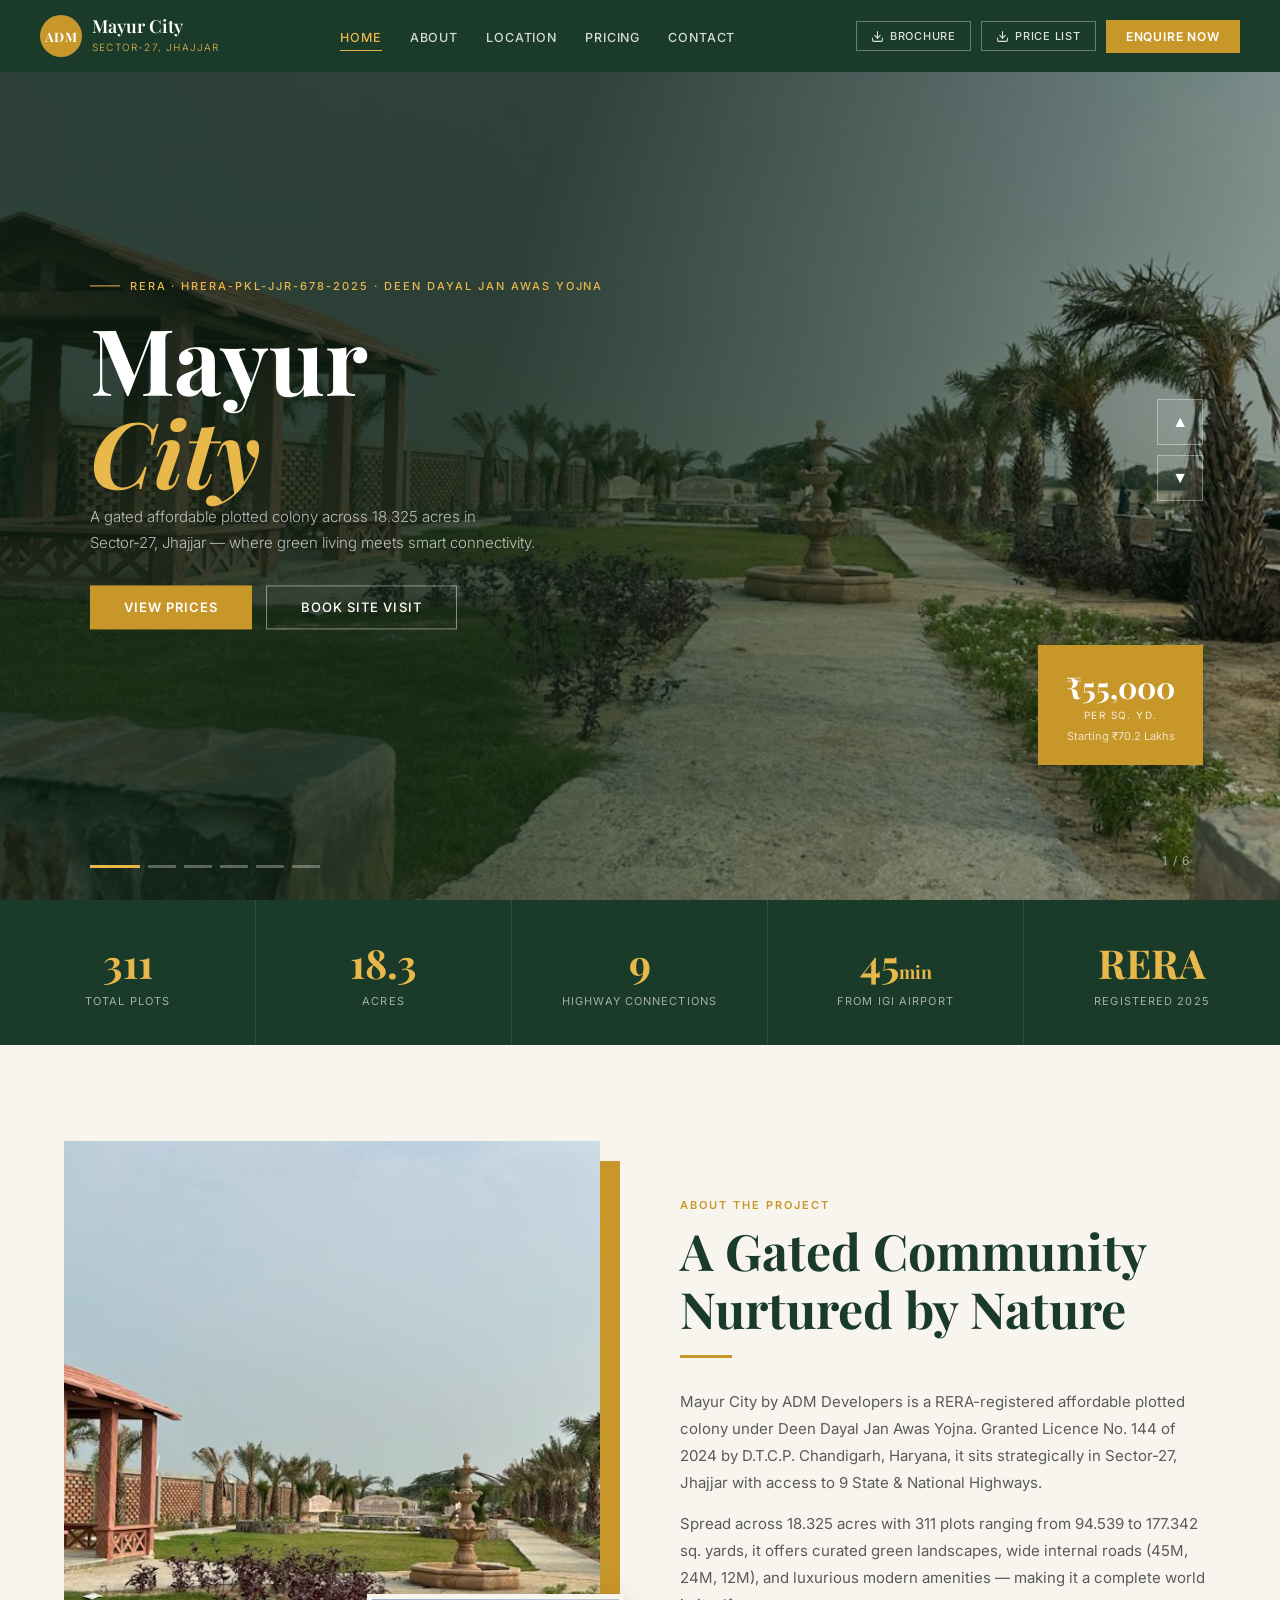
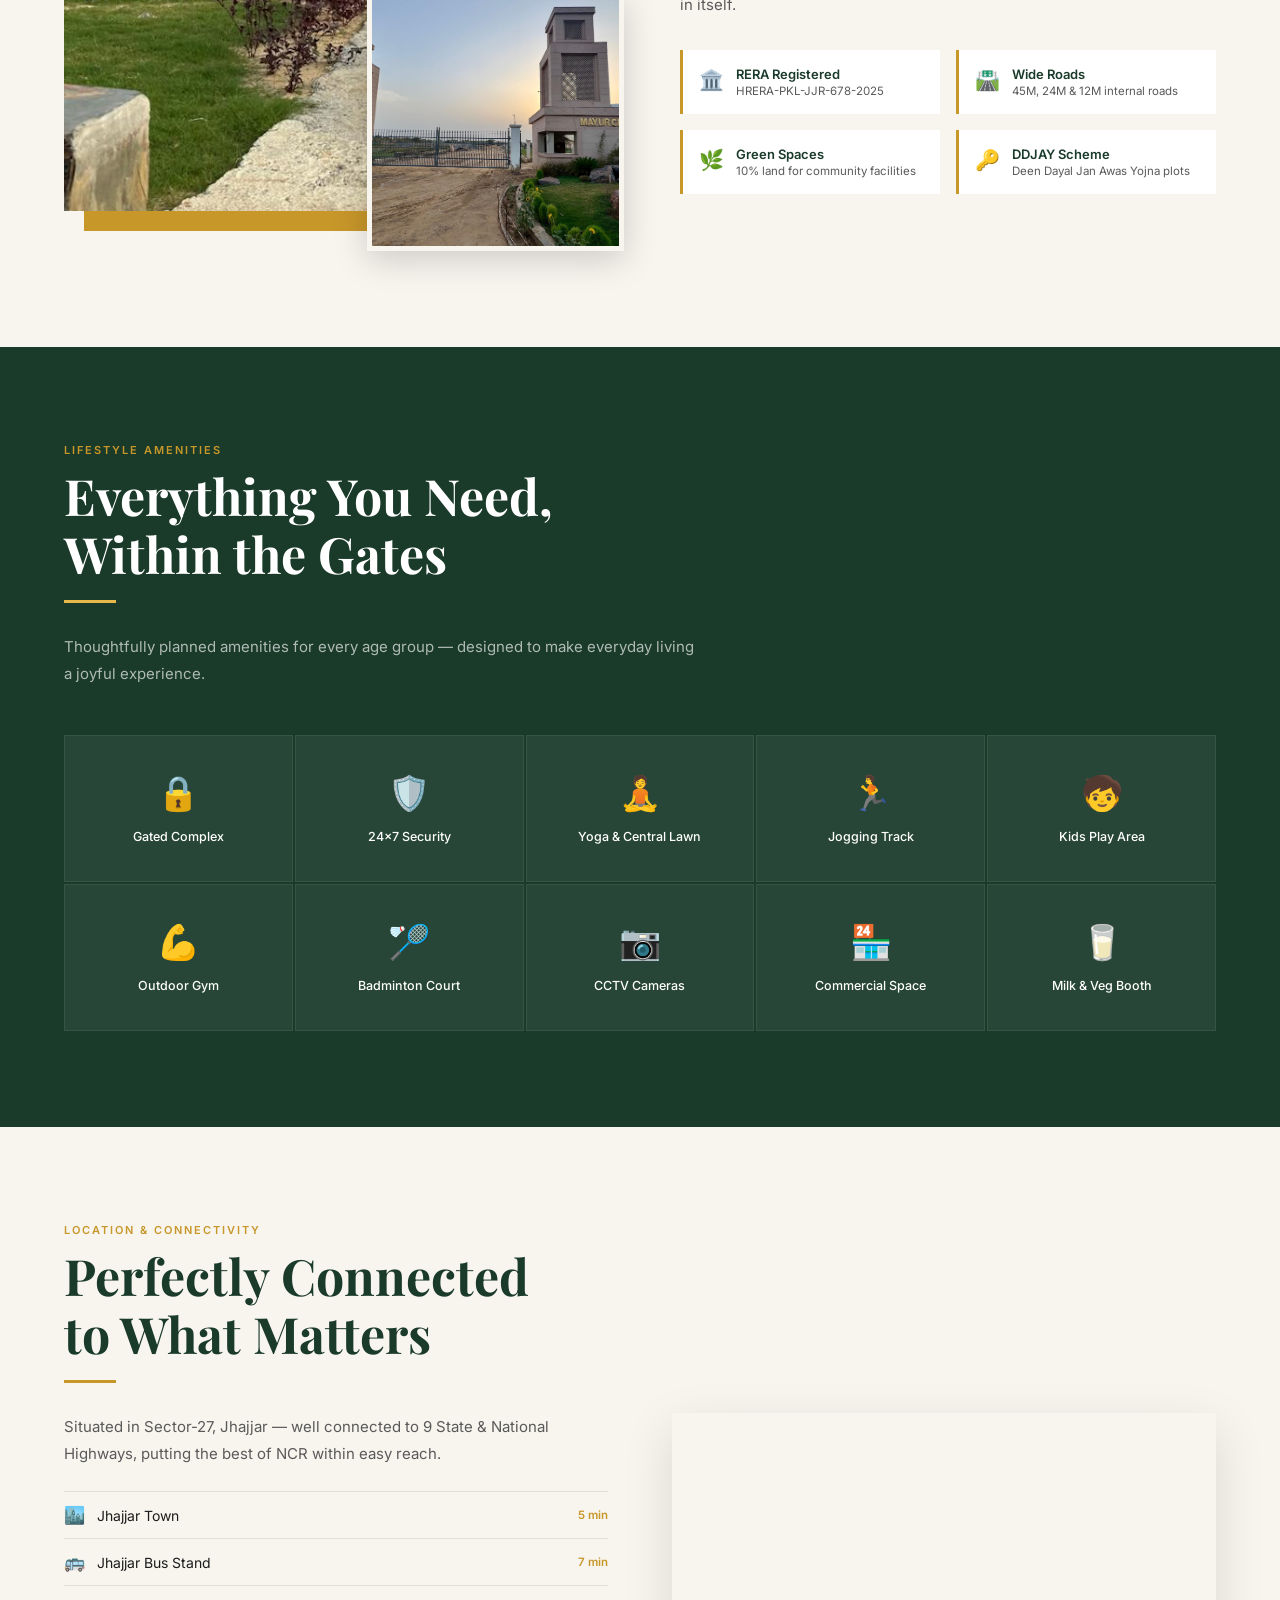
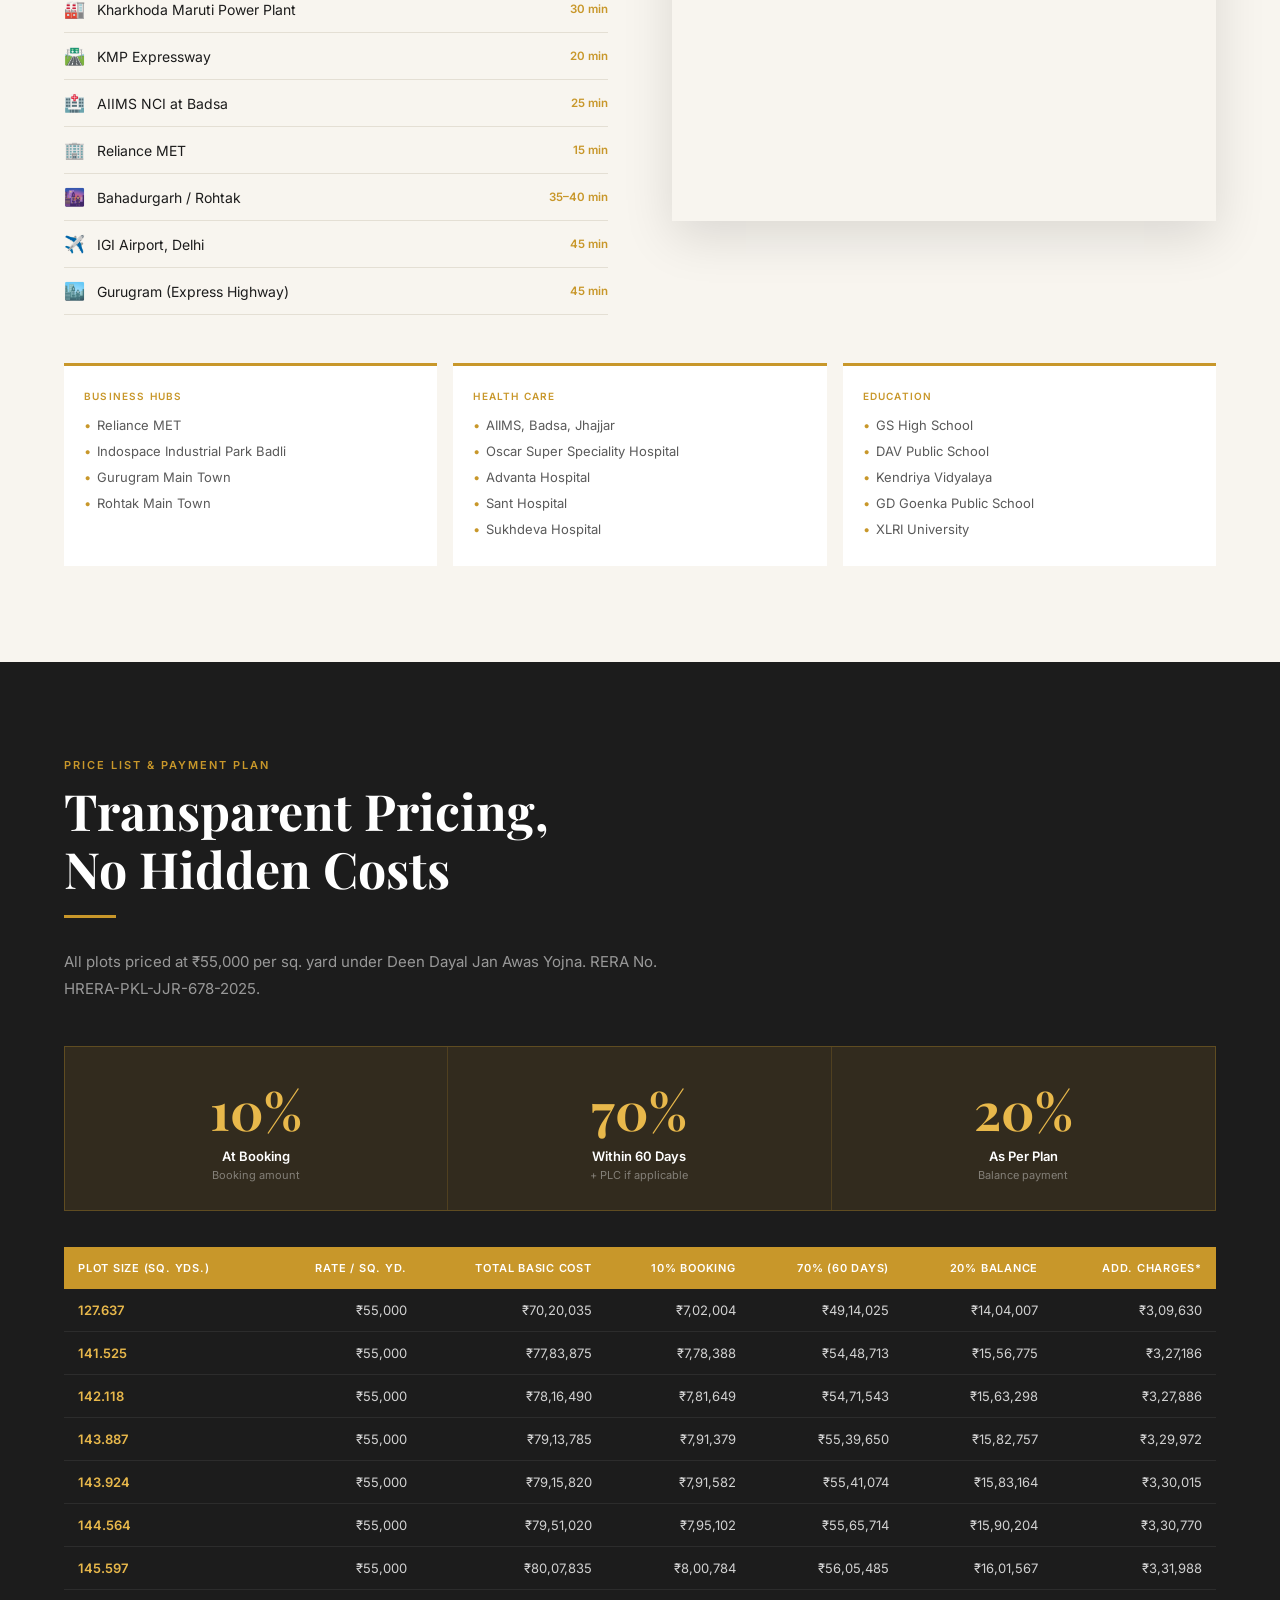
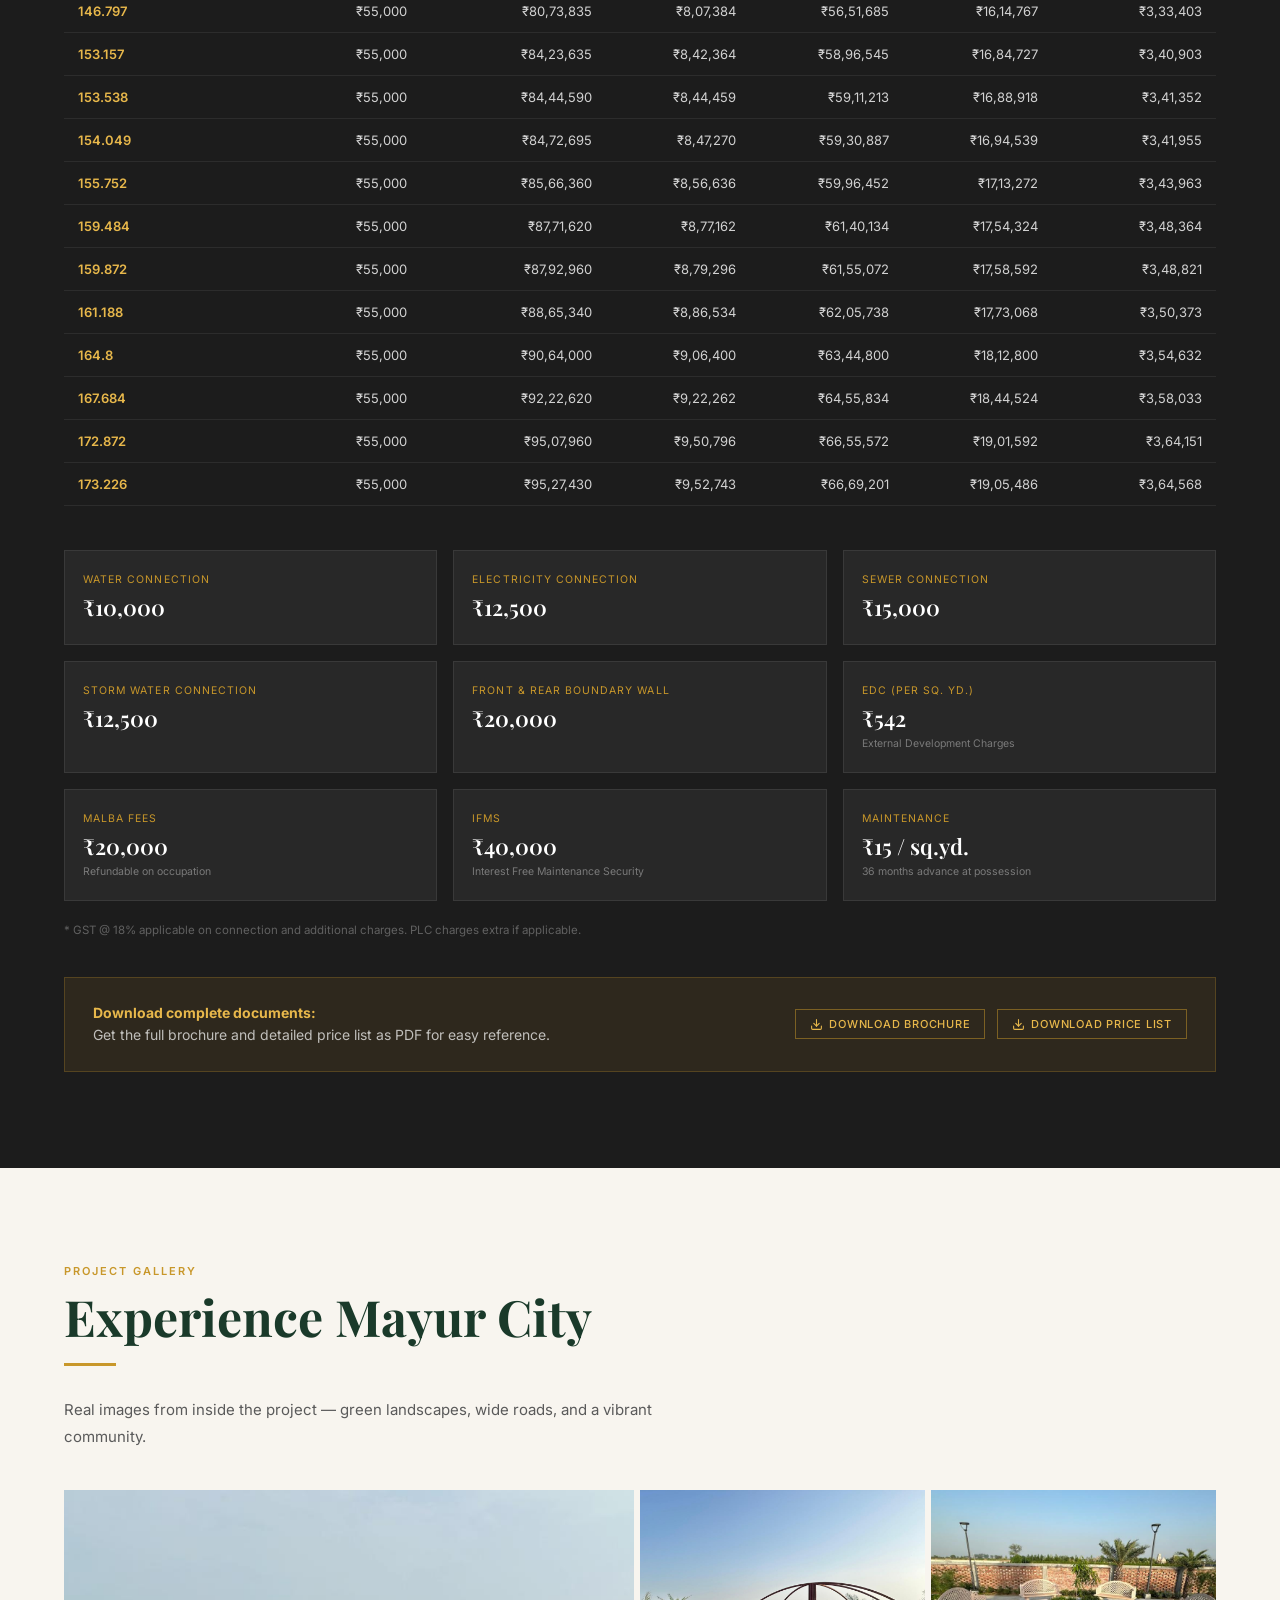
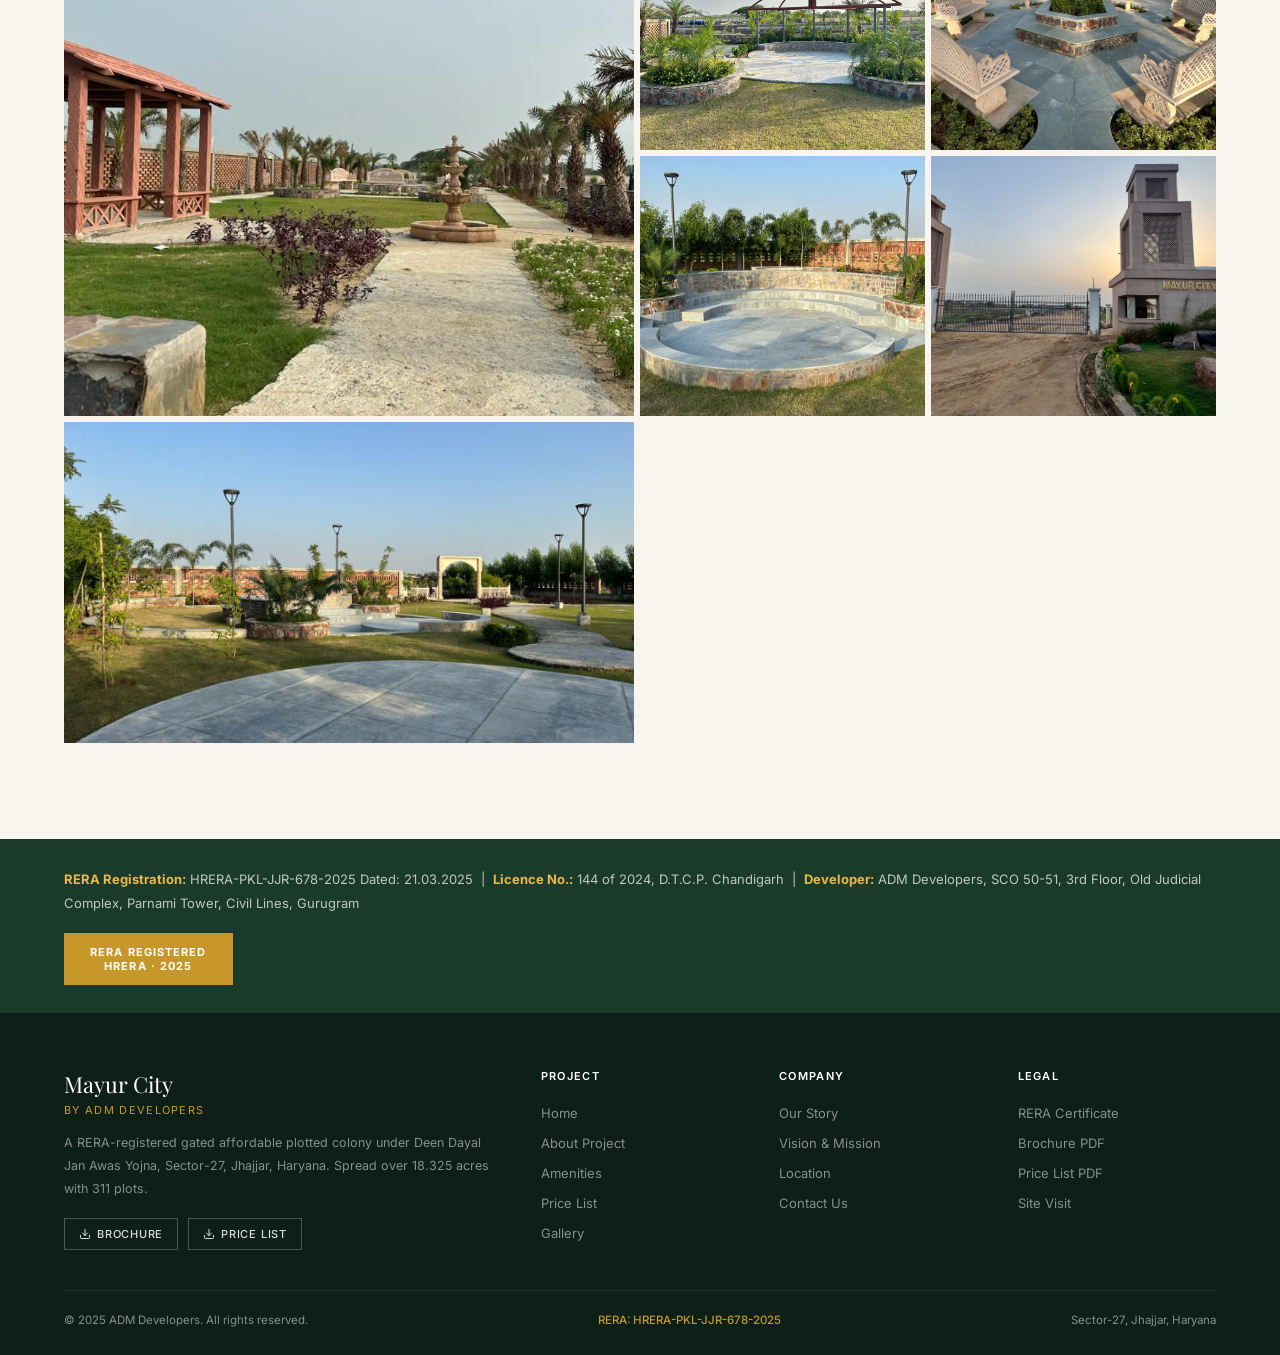
==== commit 1beef5af: "udpated the images of the project" ====
--- a/index.html
+++ b/index.html
@@ -1,443 +1,291 @@
 <!DOCTYPE html>
 <html lang="en">
 <head>
-  <meta charset="UTF-8" />
-  <meta name="viewport" content="width=device-width, initial-scale=1.0" />
+  <meta charset="UTF-8"/>
+  <meta name="viewport" content="width=device-width, initial-scale=1.0"/>
   <title>Mayur City – Sector 27, Jhajjar | ADM Developers</title>
-  <link rel="preconnect" href="https://fonts.googleapis.com" />
-  <link rel="preconnect" href="https://fonts.gstatic.com" crossorigin />
-  <link href="https://fonts.googleapis.com/css2?family=Playfair+Display:ital,wght@0,400;0,600;0,700;1,400&family=Inter:wght@300;400;500;600&display=swap" rel="stylesheet" />
+  <link rel="preconnect" href="https://fonts.googleapis.com"/>
+  <link rel="preconnect" href="https://fonts.gstatic.com" crossorigin/>
+  <link href="https://fonts.googleapis.com/css2?family=Playfair+Display:ital,wght@0,400;0,600;0,700;1,400&family=Inter:wght@300;400;500;600&display=swap" rel="stylesheet"/>
+  <link rel="stylesheet" href="style.css"/>
   <style>
-    *, *::before, *::after { box-sizing: border-box; margin: 0; padding: 0; }
-
-    :root {
-      --green:   #1A3A2A;
-      --green-m: #245238;
-      --gold:    #C8972A;
-      --gold-l:  #E8B84B;
-      --cream:   #F8F5EF;
-      --dark:    #1C1C1C;
-      --mid:     #5A5A5A;
-      --light:   #E4DFD4;
-      --white:   #FFFFFF;
-    }
-
-    html { scroll-behavior: smooth; }
-    body { font-family: 'Inter', sans-serif; background: var(--cream); color: var(--dark); overflow-x: hidden; }
-
-    /* ─── NAV ─── */
-    nav {
-      position: fixed; top: 0; left: 0; right: 0; z-index: 100;
-      display: flex; align-items: center; justify-content: space-between;
-      padding: 0 48px; height: 72px;
-      background: transparent;
-      transition: background .35s, box-shadow .35s;
-    }
-    nav.scrolled { background: var(--green); box-shadow: 0 2px 24px rgba(0,0,0,.35); }
-    .nav-logo { display: flex; align-items: center; gap: 10px; text-decoration: none; }
-    .nav-logo-icon {
-      width: 44px; height: 44px; border-radius: 50%;
-      background: var(--gold); display: flex; align-items: center; justify-content: center;
-      font-family: 'Playfair Display', serif; font-weight: 700; color: var(--white); font-size: 16px;
-    }
-    .nav-logo-text { font-family: 'Playfair Display', serif; color: var(--white); font-size: 20px; font-weight: 600; line-height: 1.1; }
-    .nav-logo-sub { font-size: 10px; font-family: 'Inter', sans-serif; font-weight: 300; letter-spacing: .12em; color: var(--gold-l); text-transform: uppercase; }
-    .nav-links { display: flex; gap: 32px; list-style: none; }
-    .nav-links a { color: rgba(255,255,255,.85); font-size: 13px; letter-spacing: .08em; text-transform: uppercase; text-decoration: none; transition: color .2s; }
-    .nav-links a:hover { color: var(--gold-l); }
-    .nav-cta {
-      background: var(--gold); color: var(--white); border: none; padding: 10px 24px;
-      font-family: 'Inter', sans-serif; font-size: 13px; font-weight: 500; letter-spacing: .06em;
-      cursor: pointer; text-transform: uppercase; text-decoration: none;
-      transition: background .2s;
-    }
-    .nav-cta:hover { background: var(--gold-l); }
-    .hamburger { display: none; flex-direction: column; gap: 5px; cursor: pointer; }
-    .hamburger span { display: block; width: 24px; height: 2px; background: #fff; transition: .3s; }
-
-    /* ─── HERO SLIDER ─── */
-    .hero {
-      position: relative; height: 100vh; min-height: 620px; overflow: hidden;
-    }
-    .hero-slides { width: 100%; height: 100%; position: relative; }
+    /* ── INDEX ONLY STYLES ── */
+
+    /* HERO */
+    .hero { position: relative; height: 100vh; min-height: 580px; overflow: hidden; }
+    .hero-slides { width: 100%; height: 100%; }
     .hero-slide {
-      position: absolute; inset: 0;
-      background-size: cover; background-position: center;
+      position: absolute; inset: 0; background-size: cover; background-position: center;
       opacity: 0; transition: opacity 1.2s ease;
     }
     .hero-slide.active { opacity: 1; }
     .hero-slide::after {
-      content: ''; position: absolute; inset: 0;
-      background: linear-gradient(to right, rgb(10 30 18 / 41%) 40%, rgba(10, 30, 18, .3) 100%);
-    }
-    .hero-slide:nth-child(1) { background-image: url('images/mayur_city1.jpeg?w=1600&q=80'); }
-    .hero-slide:nth-child(2) { background-image: url('images/mayur_city2.jpeg?w=1600&q=80'); }
-    .hero-slide:nth-child(3) { background-image: url('images/mayur_city3.jpeg?w=1600&q=80'); }
-    .hero-slide:nth-child(4) { background-image: url('images/mayur_city4.jpeg?w=1600&q=80'); }
+      content:''; position: absolute; inset: 0;
+      background: linear-gradient(110deg, rgba(10,30,18,.80) 38%, rgba(10,30,18,.28) 100%);
+    }
+    .hs1 { background-image: url('images/mayur_city1.jpeg'); }
+    .hs2 { background-image: url('images/mayur_city2.jpeg'); }
+    .hs3 { background-image: url('images/mayur_city3.jpeg'); }
+    .hs4 { background-image: url('images/mayur_city4.jpeg'); }
+    .hs5 { background-image: url('images/mayur_city5.jpeg'); }
+    .hs6 { background-image: url('images/mayur_city6.jpeg'); }
 
     .hero-content {
-      position: absolute; z-index: 2; top: 50%; left: 10%;
-      transform: translateY(-50%); max-width: 560px;
+      position: absolute; z-index: 2; top: 50%; left: 7%;
+      transform: translateY(-50%); max-width: 580px;
     }
     .hero-eyebrow {
       display: inline-flex; align-items: center; gap: 10px;
-      font-size: 11px; font-weight: 500; letter-spacing: .18em; text-transform: uppercase;
-      color: var(--gold-l); margin-bottom: 20px;
-    }
-    .hero-eyebrow::before { content: ''; display: block; width: 32px; height: 1px; background: var(--gold-l); }
+      font-size: 11px; font-weight: 500; letter-spacing: .18em;
+      text-transform: uppercase; color: var(--gold-l); margin-bottom: 18px;
+    }
+    .hero-eyebrow::before { content:''; width: 30px; height: 1px; background: var(--gold-l); }
     .hero-title {
-      font-family: 'Playfair Display', serif; font-size: clamp(46px, 7vw, 88px);
-      font-weight: 700; color: #fff; line-height: 1.05; margin-bottom: 8px;
+      font-family: 'Playfair Display', serif;
+      font-size: clamp(48px, 8vw, 92px); font-weight: 700;
+      color: #fff; line-height: 1.02; margin-bottom: 6px;
     }
     .hero-title em { color: var(--gold-l); font-style: italic; }
-    .hero-subtitle {
-      font-size: 15px; color: rgba(255,255,255,.72); margin-bottom: 32px; line-height: 1.7;
-      font-weight: 300;
-    }
-    .hero-actions { display: flex; gap: 16px; flex-wrap: wrap; }
-    .btn-primary {
-      background: var(--gold); color: var(--white); padding: 14px 36px; font-size: 13px;
-      font-weight: 500; letter-spacing: .08em; text-transform: uppercase; text-decoration: none;
-      border: none; cursor: pointer; transition: background .2s, transform .15s;
-      display: inline-block;
-    }
-    .btn-primary:hover { background: var(--gold-l); transform: translateY(-1px); }
-    .btn-outline {
-      border: 1.5px solid rgba(255,255,255,.5); color: #fff; padding: 14px 36px; font-size: 13px;
-      font-weight: 500; letter-spacing: .08em; text-transform: uppercase; text-decoration: none;
+    .hero-tagline { font-size: 15px; color: rgba(255,255,255,.7); margin-bottom: 30px; line-height: 1.7; font-weight: 300; }
+    .hero-actions { display: flex; gap: 14px; flex-wrap: wrap; }
+    .hero-btn-pri {
+      background: var(--gold); color: #fff; padding: 14px 34px;
+      font-size: 13px; font-weight: 600; letter-spacing: .08em; text-transform: uppercase;
+      border: none; cursor: pointer; transition: background .2s, transform .15s; display: inline-block;
+    }
+    .hero-btn-pri:hover { background: var(--gold-l); transform: translateY(-2px); }
+    .hero-btn-out {
+      border: 1.5px solid rgba(255,255,255,.45); color: #fff;
+      padding: 13px 34px; font-size: 13px; font-weight: 500;
+      letter-spacing: .08em; text-transform: uppercase;
       transition: border-color .2s, background .2s; display: inline-block;
     }
-    .btn-outline:hover { border-color: var(--gold-l); background: rgba(255,255,255,.08); }
-
-    /* floating badge */
+    .hero-btn-out:hover { border-color: var(--gold-l); background: rgba(255,255,255,.08); }
+
+    /* badge */
     .hero-badge {
-      position: absolute; z-index: 2; right: 7%; bottom: 14%;
-      background: var(--gold); color: var(--white); padding: 20px 28px; text-align: center;
-      box-shadow: 0 12px 40px rgba(0,0,0,.35);
-    }
-    .hero-badge-price { font-family: 'Playfair Display', serif; font-size: 28px; font-weight: 700; display: block; }
-    .hero-badge-label { font-size: 10px; letter-spacing: .14em; text-transform: uppercase; opacity: .85; margin-top: 2px; display: block; }
-    .hero-badge-sub { font-size: 11px; opacity: .75; margin-top: 6px; display: block; }
-
-    /* slider controls */
-    .hero-dots {
-      position: absolute; z-index: 3; bottom: 32px; left: 10%; display: flex; gap: 10px;
-    }
+      position: absolute; z-index: 2; right: 6%; bottom: 15%;
+      background: var(--gold); color: #fff; padding: 22px 28px;
+      text-align: center; box-shadow: 0 16px 48px rgba(0,0,0,.35);
+    }
+    .hero-badge-price {
+      font-family: 'Playfair Display', serif;
+      font-size: 30px; font-weight: 700; display: block;
+    }
+    .hero-badge-label { font-size: 10px; letter-spacing: .14em; text-transform: uppercase; opacity: .85; display: block; margin-top: 2px; }
+    .hero-badge-sub { font-size: 11px; opacity: .72; margin-top: 8px; display: block; }
+
+    /* dots */
+    .hero-dots { position: absolute; z-index: 3; bottom: 32px; left: 7%; display: flex; gap: 8px; }
     .hero-dot {
-      width: 28px; height: 3px; background: rgba(255,255,255,.35); cursor: pointer; transition: background .3s, width .3s;
-      border: none;
-    }
-    .hero-dot.active { background: var(--gold-l); width: 48px; }
-    .hero-arrows {
-      position: absolute; z-index: 3; right: 7%; top: 50%; transform: translateY(-50%);
-      display: flex; flex-direction: column; gap: 12px;
-    }
-
-    #home{
-      padding: 0;
-    }
-    .hero-arrow {
-      width: 46px; height: 46px; border: 1.5px solid rgba(255,255,255,.4);
-      background: rgba(255,255,255,.08); color: #fff; cursor: pointer;
-      display: flex; align-items: center; justify-content: center; font-size: 18px;
+      width: 28px; height: 3px; background: rgba(255,255,255,.3);
+      border: none; cursor: pointer; transition: background .3s, width .3s;
+    }
+    .hero-dot.active { background: var(--gold-l); width: 50px; }
+
+    /* prev/next */
+    .hero-nav-btns {
+      position: absolute; z-index: 3; right: 6%; top: 50%; transform: translateY(-50%);
+      display: flex; flex-direction: column; gap: 10px;
+    }
+    .hero-nav-btn {
+      width: 46px; height: 46px; border: 1.5px solid rgba(255,255,255,.35);
+      background: rgba(255,255,255,.07); color: #fff; cursor: pointer;
+      font-size: 16px; display: flex; align-items: center; justify-content: center;
       transition: background .2s, border-color .2s;
     }
-    .hero-arrow:hover { background: var(--gold); border-color: var(--gold); }
-
-    /* ─── SECTION COMMONS ─── */
-    section { padding: 96px 5%; }
-    .section-label {
-      font-size: 11px; letter-spacing: .18em; text-transform: uppercase;
-      color: var(--gold); font-weight: 500; margin-bottom: 12px; display: block;
-    }
-    .section-title {
-      font-family: 'Playfair Display', serif; font-size: clamp(32px, 4vw, 52px);
-      font-weight: 700; color: var(--green); line-height: 1.15; margin-bottom: 16px;
-    }
-    .section-desc { font-size: 15px; color: var(--mid); line-height: 1.8; max-width: 620px; }
-    .divider {
-      width: 56px; height: 3px; background: var(--gold); margin: 20px 0 32px;
-    }
-
-    /* ─── STATS BAR ─── */
-    .stats-bar {
-      background: var(--green); padding: 0; display: flex;
-    }
-    .stat-item {
-      flex: 1; padding: 40px 24px; text-align: center; border-right: 1px solid rgba(255,255,255,.1);
-      position: relative;
-    }
-    .stat-item:last-child { border-right: none; }
-    .stat-num {
-      font-family: 'Playfair Display', serif; font-size: 42px; font-weight: 700;
-      color: var(--gold-l); display: block;
-    }
-    .stat-label { font-size: 12px; letter-spacing: .1em; text-transform: uppercase; color: rgba(255,255,255,.65); margin-top: 4px; }
-
-    /* ─── ABOUT ─── */
-    .about { display: grid; grid-template-columns: 1fr 1fr; gap: 80px; align-items: center; }
-    .about-img-wrap { position: relative; }
-    .about-img-main {
-      width: 100%; aspect-ratio: 4/5; object-fit: cover;
-      box-shadow: 24px 24px 0 var(--gold);
-    }
+    .hero-nav-btn:hover { background: var(--gold); border-color: var(--gold); }
+
+    /* slide counter */
+    .hero-counter {
+      position: absolute; z-index: 3; right: 7%; bottom: 32px;
+      color: rgba(255,255,255,.55); font-size: 12px; letter-spacing: .1em;
+    }
+
+    /* ── ABOUT ── */
+    .about-grid { display: grid; grid-template-columns: 1fr 1fr; gap: 80px; align-items: center; }
+    .about-imgs { position: relative; padding-bottom: 40px; }
+    .about-img-main { width: 100%; aspect-ratio: 4/5; object-fit: cover; box-shadow: 20px 20px 0 var(--gold); }
     .about-img-accent {
-      position: absolute; bottom: -32px; right: -32px;
-      width: 52%; aspect-ratio: 1; object-fit: cover;
-      border: 6px solid var(--cream);
-      box-shadow: 0 8px 32px rgba(0,0,0,.2);
-    }
-    .about-features { display: grid; grid-template-columns: 1fr 1fr; gap: 20px; margin-top: 36px; }
+      position: absolute; bottom: 0; right: -24px;
+      width: 48%; aspect-ratio: 1; object-fit: cover;
+      border: 5px solid var(--cream); box-shadow: 0 8px 32px rgba(0,0,0,.18);
+    }
+    .about-features { display: grid; grid-template-columns: 1fr 1fr; gap: 16px; margin-top: 32px; }
     .about-feat {
-      display: flex; align-items: flex-start; gap: 12px; padding: 16px;
-      background: var(--white); border-left: 3px solid var(--gold);
-    }
-    .about-feat-icon { font-size: 22px; flex-shrink: 0; margin-top: 2px; }
-    .about-feat-title { font-size: 13px; font-weight: 600; color: var(--green); margin-bottom: 2px; }
-    .about-feat-desc { font-size: 12px; color: var(--mid); }
-
-    /* ─── AMENITIES ─── */
-    .amenities-section { background: var(--green); }
-    .amenities-section .section-title { color: var(--white); }
-    .amenities-section .section-desc { color: rgba(255,255,255,.65); }
-    .amenities-section .divider { background: var(--gold-l); }
-    .amenities-grid {
-      display: grid; grid-template-columns: repeat(5, 1fr); gap: 2px; margin-top: 48px;
-    }
-    .amenity-card {
-      background: rgba(255,255,255,.06); padding: 36px 20px; text-align: center;
+      display: flex; align-items: flex-start; gap: 12px;
+      padding: 16px; background: #fff; border-left: 3px solid var(--gold);
+    }
+    .af-icon { font-size: 20px; flex-shrink: 0; margin-top: 2px; }
+    .af-title { font-size: 13px; font-weight: 600; color: var(--green); margin-bottom: 2px; }
+    .af-desc { font-size: 11.5px; color: var(--mid); }
+
+    /* ── AMENITIES ── */
+    .amen-section { background: var(--green); }
+    .amen-section .section-title { color: #fff; }
+    .amen-section .section-desc { color: rgba(255,255,255,.65); }
+    .amen-section .divider { background: var(--gold-l); }
+    .amen-grid {
+      display: grid; grid-template-columns: repeat(5, 1fr);
+      gap: 2px; margin-top: 48px;
+    }
+    .amen-card {
+      background: rgba(255,255,255,.06); padding: 36px 16px; text-align: center;
+      border: 1px solid rgba(255,255,255,.07);
       transition: background .25s, transform .25s; cursor: default;
-      border: 1px solid rgba(255,255,255,.07);
-    }
-    .amenity-card:hover { background: var(--gold); transform: translateY(-4px); }
-    .amenity-icon { font-size: 36px; margin-bottom: 14px; display: block; }
-    .amenity-name { font-size: 13px; font-weight: 500; color: var(--white); letter-spacing: .04em; }
-
-    /* ─── LOCATION ─── */
-    .location-grid { display: grid; grid-template-columns: 1fr 1fr; gap: 64px; align-items: start; }
-    .connectivity-list { list-style: none; margin-top: 28px; }
-    .connectivity-list li {
-      display: flex; align-items: center; gap: 14px; padding: 14px 0;
-      border-bottom: 1px solid var(--light); font-size: 14px; color: var(--dark);
-    }
-    .connectivity-list li:first-child { border-top: 1px solid var(--light); }
-    .conn-icon { font-size: 18px; }
-    .conn-time { margin-left: auto; font-size: 12px; font-weight: 600; color: var(--gold); }
-    .location-map {
-      width: 100%; aspect-ratio: 4/3;
-      border: 0; filter: saturate(.8) contrast(1.05);
-      box-shadow: 0 16px 48px rgba(0,0,0,.12);
-    }
-    .nearby-grid { display: grid; grid-template-columns: 1fr 1fr 1fr; gap: 16px; margin-top: 48px; }
-    .nearby-card { background: var(--white); padding: 24px 20px; border-top: 3px solid var(--gold); }
-    .nearby-cat { font-size: 10px; letter-spacing: .12em; text-transform: uppercase; color: var(--gold); font-weight: 600; margin-bottom: 10px; }
-    .nearby-list { list-style: none; }
-    .nearby-list li { font-size: 13px; color: var(--mid); padding: 5px 0; display: flex; align-items: center; gap: 6px; }
-    .nearby-list li::before { content: '•'; color: var(--gold); }
-
-    /* ─── PRICE LIST ─── */
+    }
+    .amen-card:hover { background: var(--gold); transform: translateY(-4px); }
+    .amen-icon { font-size: 34px; margin-bottom: 12px; display: block; }
+    .amen-name { font-size: 12.5px; font-weight: 500; color: #fff; }
+
+    /* ── LOCATION ── */
+    .loc-grid { display: grid; grid-template-columns: 1fr 1fr; gap: 64px; align-items: start; }
+    .conn-list { list-style: none; margin-top: 24px; }
+    .conn-list li {
+      display: flex; align-items: center; gap: 12px;
+      padding: 13px 0; border-bottom: 1px solid var(--light);
+      font-size: 14px; color: var(--dark);
+    }
+    .conn-list li:first-child { border-top: 1px solid var(--light); }
+    .c-ico { font-size: 17px; }
+    .c-time { margin-left: auto; font-size: 11.5px; font-weight: 600; color: var(--gold); white-space: nowrap; }
+    .loc-map { width: 100%; aspect-ratio: 4/3; border: 0; box-shadow: 0 16px 48px rgba(0,0,0,.12); display: block; }
+    .nearby-grid { display: grid; grid-template-columns: repeat(3, 1fr); gap: 16px; margin-top: 48px; }
+    .nearby-card { background: #fff; padding: 24px 20px; border-top: 3px solid var(--gold); }
+    .n-cat { font-size: 10px; letter-spacing: .12em; text-transform: uppercase; color: var(--gold); font-weight: 600; margin-bottom: 10px; }
+    .n-list { list-style: none; }
+    .n-list li { font-size: 13px; color: var(--mid); padding: 5px 0; display: flex; align-items: center; gap: 6px; }
+    .n-list li::before { content: '•'; color: var(--gold); }
+
+    /* ── PRICING ── */
     .price-section { background: var(--dark); }
-    .price-section .section-title { color: var(--white); }
+    .price-section .section-title { color: #fff; }
     .price-section .section-desc { color: rgba(255,255,255,.55); }
     .price-section .divider { background: var(--gold); }
-    .price-table-wrap { overflow-x: auto; margin-top: 40px; }
-    .price-table {
-      width: 100%; border-collapse: collapse; font-size: 13px;
-    }
+
+    .payment-plan {
+      margin-top: 44px; background: rgba(200,151,42,.12);
+      border: 1px solid rgba(200,151,42,.3);
+      display: grid; grid-template-columns: repeat(3, 1fr);
+    }
+    .pp-step { padding: 28px 24px; border-right: 1px solid rgba(200,151,42,.2); text-align: center; }
+    .pp-step:last-child { border-right: none; }
+    .pp-pct { font-family: 'Playfair Display', serif; font-size: 52px; color: var(--gold-l); font-weight: 700; }
+    .pp-title { font-size: 13px; font-weight: 600; color: #fff; margin: 4px 0 4px; }
+    .pp-note { font-size: 11px; color: rgba(255,255,255,.4); }
+
+    .price-table-wrap { overflow-x: auto; margin-top: 36px; border-radius: 0; }
+    .price-table { width: 100%; border-collapse: collapse; font-size: 13px; min-width: 700px; }
     .price-table thead tr { background: var(--gold); }
     .price-table thead th {
-      padding: 16px 14px; color: var(--white); font-weight: 600;
-      font-size: 11px; letter-spacing: .08em; text-transform: uppercase; text-align: right;
+      padding: 14px 14px; color: #fff; font-weight: 600;
+      font-size: 11px; letter-spacing: .07em; text-transform: uppercase; text-align: right;
     }
     .price-table thead th:first-child { text-align: left; }
     .price-table tbody tr { border-bottom: 1px solid rgba(255,255,255,.07); transition: background .2s; }
-    .price-table tbody tr:hover { background: rgba(200,151,42,.08); }
-    .price-table tbody td {
-      padding: 14px 14px; color: rgba(255,255,255,.8); text-align: right;
-    }
+    .price-table tbody tr:hover { background: rgba(200,151,42,.09); }
+    .price-table tbody td { padding: 13px 14px; color: rgba(255,255,255,.8); text-align: right; }
     .price-table tbody td:first-child { color: var(--gold-l); font-weight: 600; text-align: left; }
-    .charges-grid { display: grid; grid-template-columns: repeat(3, 1fr); gap: 20px; margin-top: 48px; }
-    .charge-card {
-      background: rgba(255,255,255,.05); border: 1px solid rgba(255,255,255,.08);
-      padding: 24px 20px;
-    }
-    .charge-label { font-size: 11px; letter-spacing: .1em; text-transform: uppercase; color: var(--gold); margin-bottom: 8px; }
-    .charge-val { font-size: 22px; font-family: 'Playfair Display', serif; color: var(--white); font-weight: 600; }
-    .charge-note { font-size: 11px; color: rgba(255,255,255,.4); margin-top: 4px; }
-    .payment-plan {
-      margin-top: 48px; background: rgba(200,151,42,.12); border: 1px solid rgba(200,151,42,.3);
-      padding: 32px; display: grid; grid-template-columns: repeat(3, 1fr); gap: 0;
-    }
-    .pp-step { padding: 20px 24px; border-right: 1px solid rgba(200,151,42,.2); text-align: center; }
-    .pp-step:last-child { border-right: none; }
-    .pp-pct { font-family: 'Playfair Display', serif; font-size: 48px; color: var(--gold-l); font-weight: 700; }
-    .pp-title { font-size: 13px; font-weight: 600; color: var(--white); margin: 4px 0; }
-    .pp-note { font-size: 11px; color: rgba(255,255,255,.4); }
-
-    /* ─── GALLERY ─── */
-    .gallery-grid {
+
+    .charges-grid { display: grid; grid-template-columns: repeat(3, 1fr); gap: 16px; margin-top: 44px; }
+    .chg-card { background: rgba(255,255,255,.05); border: 1px solid rgba(255,255,255,.08); padding: 22px 18px; }
+    .chg-label { font-size: 10.5px; letter-spacing: .1em; text-transform: uppercase; color: var(--gold); margin-bottom: 6px; }
+    .chg-val { font-size: 22px; font-family: 'Playfair Display', serif; color: #fff; font-weight: 600; }
+    .chg-note { font-size: 10.5px; color: rgba(255,255,255,.38); margin-top: 4px; }
+    .price-note { color: rgba(255,255,255,.3); font-size: 11.5px; margin-top: 22px; }
+
+    .price-dl-bar {
+      margin-top: 40px; background: rgba(200,151,42,.1);
+      border: 1px solid rgba(200,151,42,.25); padding: 24px 28px;
+      display: flex; align-items: center; justify-content: space-between; gap: 20px; flex-wrap: wrap;
+    }
+    .price-dl-text { color: rgba(255,255,255,.7); font-size: 14px; line-height: 1.6; }
+    .price-dl-text strong { color: var(--gold-l); }
+    .price-dl-btns { display: flex; gap: 12px; flex-wrap: wrap; }
+    .price-dl-btns .btn-dl { border-color: rgba(200,151,42,.5); color: var(--gold-l); display: inline-flex; }
+    .price-dl-btns .btn-dl svg { width: 13px; height: 13px; }
+
+    /* ── GALLERY ── */
+    .gal-grid {
       display: grid;
       grid-template-columns: 2fr 1fr 1fr;
-      grid-template-rows: 280px 280px;
-      gap: 8px; margin-top: 40px;
-    }
-    .gallery-item { overflow: hidden; position: relative; }
-    .gallery-item img { width: 100%; height: 100%; object-fit: cover; transition: transform .5s; }
-    .gallery-item:hover img { transform: scale(1.05); }
-    .gallery-item:first-child { grid-row: 1 / 3; }
-    .gallery-overlay {
-      position: absolute; inset: 0; background: rgba(10,30,18,.45);
+      grid-template-rows: 260px 260px;
+      gap: 6px; margin-top: 40px;
+    }
+    .gal-item { overflow: hidden; position: relative; }
+    .gal-item img { width: 100%; height: 100%; object-fit: cover; transition: transform .5s; }
+    .gal-item:hover img { transform: scale(1.06); }
+    .gal-item:nth-child(1) { grid-row: 1 / 3; }
+    .gal-ovl {
+      position: absolute; inset: 0; background: rgba(10,30,18,.42);
       display: flex; align-items: center; justify-content: center;
       opacity: 0; transition: opacity .3s;
     }
-    .gallery-item:hover .gallery-overlay { opacity: 1; }
-    .gallery-overlay-icon { font-size: 32px; color: white; }
-
-    /* ─── RERA SECTION ─── */
+    .gal-item:hover .gal-ovl { opacity: 1; }
+    .gal-ovl-icon { font-size: 28px; color: #fff; }
+
+    /* ── RERA STRIP ── */
     .rera-strip {
-      background: var(--green); padding: 32px 5%;
-      display: flex; align-items: center; justify-content: space-between; flex-wrap: wrap; gap: 20px;
-    }
-    .rera-text { color: rgba(255,255,255,.75); font-size: 13px; line-height: 1.8; }
+      background: var(--green); padding: 28px 5%;
+      display: flex; align-items: center; justify-content: space-between; flex-wrap: wrap; gap: 18px;
+    }
+    .rera-text { color: rgba(255,255,255,.72); font-size: 13px; line-height: 1.85; }
     .rera-text strong { color: var(--gold-l); }
     .rera-badge {
-      background: var(--gold); color: var(--white); padding: 12px 28px;
-      font-size: 11px; font-weight: 600; letter-spacing: .1em; text-transform: uppercase;
-      text-align: center;
-    }
-
-    /* ─── CONTACT ─── */
-    .contact-section { background: var(--cream); }
-    .contact-grid { display: grid; grid-template-columns: 1fr 1fr; gap: 64px; align-items: start; }
-    .contact-form { background: var(--white); padding: 48px; box-shadow: 0 12px 48px rgba(0,0,0,.08); }
-    .form-title { font-family: 'Playfair Display', serif; font-size: 28px; color: var(--green); margin-bottom: 28px; }
-    .form-row { display: grid; grid-template-columns: 1fr 1fr; gap: 16px; }
-    .form-group { margin-bottom: 20px; }
-    .form-group label { display: block; font-size: 11px; font-weight: 600; letter-spacing: .1em; text-transform: uppercase; color: var(--mid); margin-bottom: 6px; }
-    .form-group input, .form-group select, .form-group textarea {
-      width: 100%; border: 1.5px solid var(--light); padding: 12px 14px; font-family: 'Inter', sans-serif;
-      font-size: 14px; color: var(--dark); background: var(--cream); outline: none;
-      transition: border-color .2s;
-    }
-    .form-group input:focus, .form-group select:focus, .form-group textarea:focus {
-      border-color: var(--gold);
-    }
-    .form-group textarea { height: 100px; resize: none; }
-    .form-submit {
-      width: 100%; background: var(--green); color: var(--white); border: none; padding: 16px;
-      font-family: 'Inter', sans-serif; font-size: 13px; font-weight: 600; letter-spacing: .1em;
-      text-transform: uppercase; cursor: pointer; transition: background .2s;
-    }
-    .form-submit:hover { background: var(--gold); }
-    .contact-info { padding-top: 12px; }
-    .contact-info .section-title { margin-bottom: 24px; }
-    .info-item { display: flex; gap: 16px; margin-bottom: 28px; align-items: flex-start; }
-    .info-icon {
-      width: 48px; height: 48px; background: var(--green); color: var(--gold-l);
-      display: flex; align-items: center; justify-content: center; font-size: 20px; flex-shrink: 0;
-    }
-    .info-label { font-size: 11px; letter-spacing: .1em; text-transform: uppercase; color: var(--gold); font-weight: 600; margin-bottom: 4px; }
-    .info-val { font-size: 15px; color: var(--dark); font-weight: 400; }
-    .info-val a { color: var(--dark); text-decoration: none; }
-    .info-val a:hover { color: var(--gold); }
-    .developer-card {
-      margin-top: 40px; padding: 28px; background: var(--green); color: var(--white);
-    }
-    .dev-title { font-family: 'Playfair Display', serif; font-size: 20px; color: var(--gold-l); margin-bottom: 8px; }
-    .dev-desc { font-size: 13px; color: rgba(255,255,255,.65); line-height: 1.7; }
-
-    /* ─── FOOTER ─── */
-    footer {
-      background: #0D1F16; color: rgba(255,255,255,.5); padding: 48px 5% 28px;
-    }
-    .footer-grid { display: grid; grid-template-columns: 2fr 1fr 1fr 1fr; gap: 48px; margin-bottom: 40px; }
-    .footer-brand-name { font-family: 'Playfair Display', serif; font-size: 22px; color: var(--white); margin-bottom: 8px; }
-    .footer-brand-sub { font-size: 11px; letter-spacing: .12em; text-transform: uppercase; color: var(--gold); margin-bottom: 16px; }
-    .footer-desc { font-size: 12px; line-height: 1.8; }
-    .footer-col-title { font-size: 11px; letter-spacing: .12em; text-transform: uppercase; color: var(--white); font-weight: 600; margin-bottom: 16px; }
-    .footer-col ul { list-style: none; }
-    .footer-col ul li { padding: 5px 0; }
-    .footer-col ul li a { font-size: 13px; color: rgba(255,255,255,.5); text-decoration: none; transition: color .2s; }
-    .footer-col ul li a:hover { color: var(--gold-l); }
-    .footer-bottom {
-      border-top: 1px solid rgba(255,255,255,.08); padding-top: 24px;
-      display: flex; justify-content: space-between; align-items: center; flex-wrap: wrap; gap: 12px;
-      font-size: 11px;
-    }
-    .footer-rera { color: var(--gold); font-weight: 500; }
-
-    /* ─── MOBILE ─── */
-    @media (max-width: 900px) {
-      nav { padding: 0 24px; }
-      .nav-links, .nav-cta { display: none; }
-      .hamburger { display: flex; }
-      .hero-content { left: 5%; max-width: 90%; }
+      background: var(--gold); color: #fff; padding: 12px 26px;
+      font-size: 11px; font-weight: 700; letter-spacing: .1em; text-transform: uppercase; text-align: center;
+    }
+
+    /* ── RESPONSIVE OVERRIDES ── */
+    @media (max-width: 860px) {
+      .about-grid { grid-template-columns: 1fr; gap: 48px; }
+      .about-img-accent { display: none; }
+      .about-imgs { padding-bottom: 0; }
+      .about-img-main { box-shadow: 12px 12px 0 var(--gold); }
+      .amen-grid { grid-template-columns: repeat(3, 1fr); }
+      .loc-grid { grid-template-columns: 1fr; gap: 40px; }
+      .nearby-grid { grid-template-columns: 1fr 1fr; }
+      .charges-grid { grid-template-columns: 1fr 1fr; }
+      .payment-plan { grid-template-columns: 1fr; }
+      .pp-step { border-right: none; border-bottom: 1px solid rgba(200,151,42,.2); }
+      .gal-grid { grid-template-columns: 1fr 1fr; grid-template-rows: auto; }
+      .gal-item { min-height: 180px; }
+      .gal-item:nth-child(1) { grid-row: auto; }
       .hero-badge { display: none; }
-      .stats-bar { flex-wrap: wrap; }
-      .stat-item { flex: 1 0 50%; border-right: none; border-bottom: 1px solid rgba(255,255,255,.1); }
-      .about { grid-template-columns: 1fr; }
-      .about-img-accent { display: none; }
-      .amenities-grid { grid-template-columns: repeat(3, 1fr); }
-      .location-grid { grid-template-columns: 1fr; }
+      .hero-nav-btns { display: none; }
+      .hero-content { left: 5%; max-width: 92%; }
+    }
+    @media (max-width: 520px) {
+      .about-features { grid-template-columns: 1fr; }
+      .amen-grid { grid-template-columns: repeat(2, 1fr); }
       .nearby-grid { grid-template-columns: 1fr; }
       .charges-grid { grid-template-columns: 1fr; }
-      .payment-plan { grid-template-columns: 1fr; }
-      .pp-step { border-right: none; border-bottom: 1px solid rgba(200,151,42,.2); }
-      .gallery-grid { grid-template-columns: 1fr 1fr; grid-template-rows: auto; }
-      .gallery-item:first-child { grid-row: auto; }
-      .contact-grid { grid-template-columns: 1fr; }
-      .contact-form { padding: 28px; }
-      .footer-grid { grid-template-columns: 1fr 1fr; }
-      .form-row { grid-template-columns: 1fr; }
-    }
-    @media (max-width: 520px) {
-      section { padding: 64px 5%; }
-      .amenities-grid { grid-template-columns: repeat(2, 1fr); }
-      .footer-grid { grid-template-columns: 1fr; }
+      .gal-grid { grid-template-columns: 1fr; }
     }
   </style>
 </head>
 <body>
 
-<!-- ─── NAVIGATION ─── -->
-<nav id="mainNav">
-  <a href="#home" class="nav-logo">
-    <div class="nav-logo-icon">ADM</div>
-    <div>
-      <div class="nav-logo-text">Mayur City</div>
-      <div class="nav-logo-sub">Sector 27, Jhajjar</div>
-    </div>
-  </a>
-  <ul class="nav-links">
-    <li><a href="#about">About</a></li>
-    <li><a href="#amenities">Amenities</a></li>
-    <li><a href="#location">Location</a></li>
-    <li><a href="#pricing">Pricing</a></li>
-    <li><a href="#gallery">Gallery</a></li>
-    <li><a href="#contact">Contact</a></li>
-  </ul>
-  <a href="#contact" class="nav-cta">Enquire Now</a>
-  <div class="hamburger" id="hamburger">
-    <span></span><span></span><span></span>
-  </div>
-</nav>
-
-<!-- ─── HERO SLIDER ─── -->
-<section class="hero" id="home">
+<!-- NAV injected by nav.js -->
+
+<!-- ── HERO ── -->
+<div class="hero" id="home">
   <div class="hero-slides">
-    <div class="hero-slide active"></div>
-    <div class="hero-slide"></div>
-    <div class="hero-slide"></div>
-    <div class="hero-slide"></div>
+    <div class="hero-slide hs1 active"></div>
+    <div class="hero-slide hs2"></div>
+    <div class="hero-slide hs3"></div>
+    <div class="hero-slide hs4"></div>
+    <div class="hero-slide hs5"></div>
+    <div class="hero-slide hs6"></div>
   </div>
 
   <div class="hero-content">
-    <span class="hero-eyebrow">HRERA-PKL-JJR-678-2025 · Deen Dayal Jan Awas Yojna</span>
+    <span class="hero-eyebrow">RERA · HRERA-PKL-JJR-678-2025 · Deen Dayal Jan Awas Yojna</span>
     <h1 class="hero-title">Mayur<br><em>City</em></h1>
-    <p class="hero-subtitle">A gated affordable plotted colony spread over 18.325 acres in Sector-27, Jhajjar, Haryana — designed for a life of comfort, community, and greenery.</p>
+    <p class="hero-tagline">A gated affordable plotted colony across 18.325 acres in<br>Sector-27, Jhajjar — where green living meets smart connectivity.</p>
     <div class="hero-actions">
-      <a href="#pricing" class="btn-primary">View Prices</a>
-      <a href="#contact" class="btn-outline">Book a Site Visit</a>
+      <a href="#pricing" class="hero-btn-pri">View Prices</a>
+      <a href="contact.html" class="hero-btn-out">Book Site Visit</a>
     </div>
   </div>
 
@@ -452,167 +300,113 @@
     <button class="hero-dot"></button>
     <button class="hero-dot"></button>
     <button class="hero-dot"></button>
-  </div>
-
-  <div class="hero-arrows">
-    <button class="hero-arrow" id="heroUp">▲</button>
-    <button class="hero-arrow" id="heroDown">▼</button>
-  </div>
-</section>
-
-<!-- ─── STATS BAR ─── -->
+    <button class="hero-dot"></button>
+    <button class="hero-dot"></button>
+  </div>
+
+  <div class="hero-nav-btns">
+    <button class="hero-nav-btn" id="heroPrev">▲</button>
+    <button class="hero-nav-btn" id="heroNext">▼</button>
+  </div>
+
+  <div class="hero-counter" id="heroCounter">1 / 6</div>
+</div>
+
+<!-- ── STATS BAR ── -->
 <div class="stats-bar">
-  <div class="stat-item">
-    <span class="stat-num">311</span>
-    <span class="stat-label">Total Plots</span>
-  </div>
-  <div class="stat-item">
-    <span class="stat-num">18.3</span>
-    <span class="stat-label">Acres</span>
-  </div>
-  <div class="stat-item">
-    <span class="stat-num">9</span>
-    <span class="stat-label">Highways Access</span>
-  </div>
-  <div class="stat-item">
-    <span class="stat-num">45<span style="font-size:22px">min</span></span>
-    <span class="stat-label">From Delhi Airport</span>
-  </div>
-  <div class="stat-item">
-    <span class="stat-num">RERA</span>
-    <span class="stat-label">Registered</span>
-  </div>
+  <div class="stat-item"><span class="stat-num">311</span><span class="stat-label">Total Plots</span></div>
+  <div class="stat-item"><span class="stat-num">18.3</span><span class="stat-label">Acres</span></div>
+  <div class="stat-item"><span class="stat-num">9</span><span class="stat-label">Highway Connections</span></div>
+  <div class="stat-item"><span class="stat-num">45<small style="font-size:18px">min</small></span><span class="stat-label">From IGI Airport</span></div>
+  <div class="stat-item"><span class="stat-num">RERA</span><span class="stat-label">Registered 2025</span></div>
 </div>
 
-<!-- ─── ABOUT ─── -->
+<!-- ── ABOUT ── -->
 <section id="about">
-  <div class="about">
-    <div class="about-img-wrap">
-      <img class="about-img-main" src="https://images.unsplash.com/photo-1558618666-fcd25c85cd64?w=800&q=80" alt="Mayur City entrance" />
-      <img class="about-img-accent" src="https://images.unsplash.com/photo-1560185007-c5ca9d2c014d?w=400&q=80" alt="Project landscape" />
+  <div class="about-grid">
+    <div class="about-imgs">
+      <img class="about-img-main" src="images/mayur_city1.jpeg" alt="Mayur City entrance" loading="lazy"/>
+      <img class="about-img-accent" src="images/mayur_city5.jpeg" alt="Mayur City garden" loading="lazy"/>
     </div>
     <div>
       <span class="section-label">About the Project</span>
-      <h2 class="section-title">A Gated Community Nurtured by Nature</h2>
+      <h2 class="section-title">A Gated Community<br>Nurtured by Nature</h2>
       <div class="divider"></div>
-      <p class="section-desc">Mayur City by ADM Developers is a complete world in itself — a RERA-registered affordable plotted colony under the prestigious Deen Dayal Jan Awas Yojna. Strategically located in Sector-27, Jhajjar, Haryana, it offers plot sizes from 94.539 to 177.342 sq. yards with curated lush green landscapes and modern amenities.</p>
-      <p class="section-desc" style="margin-top:16px;">The project is granted Licence No. 144 of 2024 by D.T.C.P Chandigarh and is well connected to 9 State & National Highways, making it an ideal investment for families and professionals alike.</p>
+      <p class="section-desc">Mayur City by ADM Developers is a RERA-registered affordable plotted colony under Deen Dayal Jan Awas Yojna. Granted Licence No. 144 of 2024 by D.T.C.P. Chandigarh, Haryana, it sits strategically in Sector-27, Jhajjar with access to 9 State & National Highways.</p>
+      <p class="section-desc" style="margin-top:14px;">Spread across 18.325 acres with 311 plots ranging from 94.539 to 177.342 sq. yards, it offers curated green landscapes, wide internal roads (45M, 24M, 12M), and luxurious modern amenities — making it a complete world in itself.</p>
       <div class="about-features">
         <div class="about-feat">
-          <span class="about-feat-icon">🏛️</span>
-          <div>
-            <div class="about-feat-title">RERA Registered</div>
-            <div class="about-feat-desc">HRERA-PKL-JJR-678-2025</div>
-          </div>
+          <span class="af-icon">🏛️</span>
+          <div><div class="af-title">RERA Registered</div><div class="af-desc">HRERA-PKL-JJR-678-2025</div></div>
         </div>
         <div class="about-feat">
-          <span class="about-feat-icon">🛣️</span>
-          <div>
-            <div class="about-feat-title">Wide Roads</div>
-            <div class="about-feat-desc">45M, 24M & 12M roads inside</div>
-          </div>
+          <span class="af-icon">🛣️</span>
+          <div><div class="af-title">Wide Roads</div><div class="af-desc">45M, 24M & 12M internal roads</div></div>
         </div>
         <div class="about-feat">
-          <span class="about-feat-icon">🌿</span>
-          <div>
-            <div class="about-feat-title">Green Spaces</div>
-            <div class="about-feat-desc">10% land for community facilities</div>
-          </div>
+          <span class="af-icon">🌿</span>
+          <div><div class="af-title">Green Spaces</div><div class="af-desc">10% land for community facilities</div></div>
         </div>
         <div class="about-feat">
-          <span class="about-feat-icon">🏗️</span>
-          <div>
-            <div class="about-feat-title">ADM Developers</div>
-            <div class="about-feat-desc">Experienced real estate professionals</div>
-          </div>
+          <span class="af-icon">🔑</span>
+          <div><div class="af-title">DDJAY Scheme</div><div class="af-desc">Deen Dayal Jan Awas Yojna plots</div></div>
         </div>
       </div>
     </div>
   </div>
 </section>
 
-<!-- ─── AMENITIES ─── -->
-<section id="amenities" class="amenities-section">
+<!-- ── AMENITIES ── -->
+<section id="amenities" class="amen-section">
   <span class="section-label">Lifestyle Amenities</span>
   <h2 class="section-title">Everything You Need,<br>Within the Gates</h2>
   <div class="divider"></div>
-  <p class="section-desc">Mayur City is designed to provide a premium lifestyle with carefully curated amenities that cater to all age groups and preferences.</p>
-  <div class="amenities-grid">
-    <div class="amenity-card">
-      <span class="amenity-icon">🔒</span>
-      <span class="amenity-name">Gated Complex</span>
-    </div>
-    <div class="amenity-card">
-      <span class="amenity-icon">🛡️</span>
-      <span class="amenity-name">24×7 Security</span>
-    </div>
-    <div class="amenity-card">
-      <span class="amenity-icon">🧘</span>
-      <span class="amenity-name">Yoga & Central Lawn</span>
-    </div>
-    <div class="amenity-card">
-      <span class="amenity-icon">🏃</span>
-      <span class="amenity-name">Jogging Track</span>
-    </div>
-    <div class="amenity-card">
-      <span class="amenity-icon">🧒</span>
-      <span class="amenity-name">Kids Play Area</span>
-    </div>
-    <div class="amenity-card">
-      <span class="amenity-icon">💪</span>
-      <span class="amenity-name">Outdoor Gym</span>
-    </div>
-    <div class="amenity-card">
-      <span class="amenity-icon">🏸</span>
-      <span class="amenity-name">Badminton Court</span>
-    </div>
-    <div class="amenity-card">
-      <span class="amenity-icon">📷</span>
-      <span class="amenity-name">CCTV Cameras</span>
-    </div>
-    <div class="amenity-card">
-      <span class="amenity-icon">🏪</span>
-      <span class="amenity-name">Commercial Space</span>
-    </div>
-    <div class="amenity-card">
-      <span class="amenity-icon">🥛</span>
-      <span class="amenity-name">Milk & Veg Booth</span>
-    </div>
+  <p class="section-desc">Thoughtfully planned amenities for every age group — designed to make everyday living a joyful experience.</p>
+  <div class="amen-grid">
+    <div class="amen-card"><span class="amen-icon">🔒</span><span class="amen-name">Gated Complex</span></div>
+    <div class="amen-card"><span class="amen-icon">🛡️</span><span class="amen-name">24×7 Security</span></div>
+    <div class="amen-card"><span class="amen-icon">🧘</span><span class="amen-name">Yoga & Central Lawn</span></div>
+    <div class="amen-card"><span class="amen-icon">🏃</span><span class="amen-name">Jogging Track</span></div>
+    <div class="amen-card"><span class="amen-icon">🧒</span><span class="amen-name">Kids Play Area</span></div>
+    <div class="amen-card"><span class="amen-icon">💪</span><span class="amen-name">Outdoor Gym</span></div>
+    <div class="amen-card"><span class="amen-icon">🏸</span><span class="amen-name">Badminton Court</span></div>
+    <div class="amen-card"><span class="amen-icon">📷</span><span class="amen-name">CCTV Cameras</span></div>
+    <div class="amen-card"><span class="amen-icon">🏪</span><span class="amen-name">Commercial Space</span></div>
+    <div class="amen-card"><span class="amen-icon">🥛</span><span class="amen-name">Milk & Veg Booth</span></div>
   </div>
 </section>
 
-<!-- ─── LOCATION ─── -->
+<!-- ── LOCATION ── -->
 <section id="location">
   <span class="section-label">Location & Connectivity</span>
   <h2 class="section-title">Perfectly Connected<br>to What Matters</h2>
   <div class="divider"></div>
-  <div class="location-grid">
+  <div class="loc-grid">
     <div>
-      <p class="section-desc">Situated in Sector-27, Jhajjar, Mayur City is well connected to 9 State & National Highways, putting the best of NCR within easy reach.</p>
-      <ul class="connectivity-list">
-        <li><span class="conn-icon">🏙️</span> Jhajjar Town <span class="conn-time">5 min</span></li>
-        <li><span class="conn-icon">🚌</span> Jhajjar Bus Stand <span class="conn-time">7 min</span></li>
-        <li><span class="conn-icon">🏭</span> Kharkhoda Maruti Power Plant <span class="conn-time">30 min</span></li>
-        <li><span class="conn-icon">🛣️</span> KMP Expressway <span class="conn-time">20 min</span></li>
-        <li><span class="conn-icon">🏥</span> AIIMS NCI at Badsa <span class="conn-time">25 min</span></li>
-        <li><span class="conn-icon">🏢</span> Reliance MET <span class="conn-time">15 min</span></li>
-        <li><span class="conn-icon">🌆</span> Bahadurgarh / Rohtak <span class="conn-time">35–40 min</span></li>
-        <li><span class="conn-icon">✈️</span> IGI Airport (Delhi) <span class="conn-time">45 min</span></li>
-        <li><span class="conn-icon">🏙️</span> Gurugram via Expressway <span class="conn-time">45 min</span></li>
+      <p class="section-desc">Situated in Sector-27, Jhajjar — well connected to 9 State & National Highways, putting the best of NCR within easy reach.</p>
+      <ul class="conn-list">
+        <li><span class="c-ico">🏙️</span> Jhajjar Town <span class="c-time">5 min</span></li>
+        <li><span class="c-ico">🚌</span> Jhajjar Bus Stand <span class="c-time">7 min</span></li>
+        <li><span class="c-ico">🏭</span> Kharkhoda Maruti Power Plant <span class="c-time">30 min</span></li>
+        <li><span class="c-ico">🛣️</span> KMP Expressway <span class="c-time">20 min</span></li>
+        <li><span class="c-ico">🏥</span> AIIMS NCI at Badsa <span class="c-time">25 min</span></li>
+        <li><span class="c-ico">🏢</span> Reliance MET <span class="c-time">15 min</span></li>
+        <li><span class="c-ico">🌆</span> Bahadurgarh / Rohtak <span class="c-time">35–40 min</span></li>
+        <li><span class="c-ico">✈️</span> IGI Airport, Delhi <span class="c-time">45 min</span></li>
+        <li><span class="c-ico">🏙️</span> Gurugram (Express Highway) <span class="c-time">45 min</span></li>
       </ul>
     </div>
     <div>
-      <iframe
-        class="location-map"
-        src="https://www.google.com/maps/embed?pb=!1m18!1m12!1m3!1d56033.0!2d76.6484!3d28.6188!2m3!1f0!2f0!3f0!3m2!1i1024!2i768!4f13.1!3m3!1m2!1s0x390d4c0d4f0db9b1%3A0x7e1c2d0d5c3c4e3c!2sSector%2027%2C%20Jhajjar%2C%20Haryana!5e0!3m2!1sen!2sin!4v1234567890"
+      <iframe class="loc-map" title="Mayur City Location"
+        src="https://www.google.com/maps/embed?pb=!1m18!1m12!1m3!1d14012.5!2d76.6484!3d28.6188!2m3!1f0!2f0!3f0!3m2!1i1024!2i768!4f13.1!3m3!1m2!1s0x390d4c0d4f0db9b1%3A0x7e1c2d0d5c3c4e3c!2sSector%2027%2C%20Jhajjar%2C%20Haryana!5e0!3m2!1sen!2sin!4v1234567890"
         allowfullscreen loading="lazy" referrerpolicy="no-referrer-when-downgrade">
       </iframe>
     </div>
   </div>
   <div class="nearby-grid">
     <div class="nearby-card">
-      <div class="nearby-cat">Business Hubs</div>
-      <ul class="nearby-list">
+      <div class="n-cat">Business Hubs</div>
+      <ul class="n-list">
         <li>Reliance MET</li>
         <li>Indospace Industrial Park Badli</li>
         <li>Gurugram Main Town</li>
@@ -620,8 +414,8 @@
       </ul>
     </div>
     <div class="nearby-card">
-      <div class="nearby-cat">Health Care</div>
-      <ul class="nearby-list">
+      <div class="n-cat">Health Care</div>
+      <ul class="n-list">
         <li>AIIMS, Badsa, Jhajjar</li>
         <li>Oscar Super Speciality Hospital</li>
         <li>Advanta Hospital</li>
@@ -630,8 +424,8 @@
       </ul>
     </div>
     <div class="nearby-card">
-      <div class="nearby-cat">Education</div>
-      <ul class="nearby-list">
+      <div class="n-cat">Education</div>
+      <ul class="n-list">
         <li>GS High School</li>
         <li>DAV Public School</li>
         <li>Kendriya Vidyalaya</li>
@@ -642,12 +436,12 @@
   </div>
 </section>
 
-<!-- ─── PRICING ─── -->
+<!-- ── PRICING ── -->
 <section id="pricing" class="price-section">
   <span class="section-label">Price List & Payment Plan</span>
   <h2 class="section-title">Transparent Pricing,<br>No Hidden Costs</h2>
   <div class="divider"></div>
-  <p class="section-desc">All plots priced at ₹55,000 per sq. yard under Deen Dayal Jan Awas Yojna. RERA Reg. No. HRERA-PKL-JJR-678-2025.</p>
+  <p class="section-desc">All plots priced at ₹55,000 per sq. yard under Deen Dayal Jan Awas Yojna. RERA No. HRERA-PKL-JJR-678-2025.</p>
 
   <div class="payment-plan">
     <div class="pp-step">
@@ -672,7 +466,7 @@
       <thead>
         <tr>
           <th>Plot Size (Sq. Yds.)</th>
-          <th>Rate/Sq. Yd.</th>
+          <th>Rate / Sq. Yd.</th>
           <th>Total Basic Cost</th>
           <th>10% Booking</th>
           <th>70% (60 Days)</th>
@@ -680,87 +474,55 @@
           <th>Add. Charges*</th>
         </tr>
       </thead>
-      <tbody id="priceTableBody">
-        <!-- Rows inserted by JS -->
-      </tbody>
+      <tbody id="priceTableBody"></tbody>
     </table>
   </div>
 
   <div class="charges-grid">
-    <div class="charge-card">
-      <div class="charge-label">Water Connection</div>
-      <div class="charge-val">₹10,000</div>
-    </div>
-    <div class="charge-card">
-      <div class="charge-label">Electricity Connection</div>
-      <div class="charge-val">₹12,500</div>
-    </div>
-    <div class="charge-card">
-      <div class="charge-label">Sewer Connection</div>
-      <div class="charge-val">₹15,000</div>
-    </div>
-    <div class="charge-card">
-      <div class="charge-label">Storm Water Connection</div>
-      <div class="charge-val">₹12,500</div>
-    </div>
-    <div class="charge-card">
-      <div class="charge-label">Front & Rear Boundary Wall</div>
-      <div class="charge-val">₹20,000</div>
-    </div>
-    <div class="charge-card">
-      <div class="charge-label">EDC (Per Sq. Yd.)</div>
-      <div class="charge-val">₹542</div>
-      <div class="charge-note">External Development Charges</div>
-    </div>
-    <div class="charge-card">
-      <div class="charge-label">Malba Fees</div>
-      <div class="charge-val">₹20,000</div>
-      <div class="charge-note">Refundable on occupation</div>
-    </div>
-    <div class="charge-card">
-      <div class="charge-label">IFMS</div>
-      <div class="charge-val">₹40,000</div>
-      <div class="charge-note">Interest Free Maintenance Security</div>
-    </div>
-    <div class="charge-card">
-      <div class="charge-label">Maintenance</div>
-      <div class="charge-val">₹15/sq.yd.</div>
-      <div class="charge-note">36 months advance at possession</div>
-    </div>
-  </div>
-  <p style="color:rgba(255,255,255,.35); font-size:12px; margin-top:24px;">* GST @ 18% applicable on connection and additional charges. PLC charges extra if applicable.</p>
+    <div class="chg-card"><div class="chg-label">Water Connection</div><div class="chg-val">₹10,000</div></div>
+    <div class="chg-card"><div class="chg-label">Electricity Connection</div><div class="chg-val">₹12,500</div></div>
+    <div class="chg-card"><div class="chg-label">Sewer Connection</div><div class="chg-val">₹15,000</div></div>
+    <div class="chg-card"><div class="chg-label">Storm Water Connection</div><div class="chg-val">₹12,500</div></div>
+    <div class="chg-card"><div class="chg-label">Front & Rear Boundary Wall</div><div class="chg-val">₹20,000</div></div>
+    <div class="chg-card"><div class="chg-label">EDC (Per Sq. Yd.)</div><div class="chg-val">₹542</div><div class="chg-note">External Development Charges</div></div>
+    <div class="chg-card"><div class="chg-label">Malba Fees</div><div class="chg-val">₹20,000</div><div class="chg-note">Refundable on occupation</div></div>
+    <div class="chg-card"><div class="chg-label">IFMS</div><div class="chg-val">₹40,000</div><div class="chg-note">Interest Free Maintenance Security</div></div>
+    <div class="chg-card"><div class="chg-label">Maintenance</div><div class="chg-val">₹15 / sq.yd.</div><div class="chg-note">36 months advance at possession</div></div>
+  </div>
+  <p class="price-note">* GST @ 18% applicable on connection and additional charges. PLC charges extra if applicable.</p>
+
+  <div class="price-dl-bar">
+    <div class="price-dl-text"><strong>Download complete documents:</strong><br>Get the full brochure and detailed price list as PDF for easy reference.</div>
+    <div class="price-dl-btns">
+      <a href="brochure.pdf" download class="btn-dl">
+        <svg viewBox="0 0 24 24" fill="none" stroke="currentColor" stroke-width="2" stroke-linecap="round" stroke-linejoin="round"><path d="M21 15v4a2 2 0 01-2 2H5a2 2 0 01-2-2v-4"/><polyline points="7 10 12 15 17 10"/><line x1="12" y1="15" x2="12" y2="3"/></svg>
+        Download Brochure
+      </a>
+      <a href="pricelist.pdf" download class="btn-dl">
+        <svg viewBox="0 0 24 24" fill="none" stroke="currentColor" stroke-width="2" stroke-linecap="round" stroke-linejoin="round"><path d="M21 15v4a2 2 0 01-2 2H5a2 2 0 01-2-2v-4"/><polyline points="7 10 12 15 17 10"/><line x1="12" y1="15" x2="12" y2="3"/></svg>
+        Download Price List
+      </a>
+    </div>
+  </div>
 </section>
 
-<!-- ─── GALLERY ─── -->
+<!-- ── GALLERY ── -->
 <section id="gallery">
   <span class="section-label">Project Gallery</span>
   <h2 class="section-title">Experience Mayur City</h2>
   <div class="divider"></div>
-  <div class="gallery-grid">
-    <div class="gallery-item">
-      <img src="images/mayur_city1.jpeg?w=900&q=80" alt="Project view" />
-      <div class="gallery-overlay"><span class="gallery-overlay-icon">⊕</span></div>
-    </div>
-    <div class="gallery-item">
-      <img src="images/mayur_city2.jpeg?w=500&q=80" alt="Garden area" />
-      <div class="gallery-overlay"><span class="gallery-overlay-icon">⊕</span></div>
-    </div>
-    <div class="gallery-item">
-      <img src="images/mayur_city3.jpeg?w=500&q=80" alt="Landscape" />
-      <div class="gallery-overlay"><span class="gallery-overlay-icon">⊕</span></div>
-    </div>
-    <div class="gallery-item">
-      <img src="images/mayur_city4.jpeg?w=500&q=80" alt="Road view" />
-      <div class="gallery-overlay"><span class="gallery-overlay-icon">⊕</span></div>
-    </div>
-    <div class="gallery-item">
-      <img src="images/mayur_city5.jpeg?w=500&q=80" alt="Gate" />
-      <div class="gallery-overlay"><span class="gallery-overlay-icon">⊕</span></div>
-    </div>
+  <p class="section-desc">Real images from inside the project — green landscapes, wide roads, and a vibrant community.</p>
+  <div class="gal-grid">
+    <div class="gal-item"><img src="images/mayur_city1.jpeg" alt="Project entrance" loading="lazy"/><div class="gal-ovl"><span class="gal-ovl-icon">⊕</span></div></div>
+    <div class="gal-item"><img src="images/mayur_city2.jpeg" alt="Landscaped gardens" loading="lazy"/><div class="gal-ovl"><span class="gal-ovl-icon">⊕</span></div></div>
+    <div class="gal-item"><img src="images/mayur_city3.jpeg" alt="Internal roads" loading="lazy"/><div class="gal-ovl"><span class="gal-ovl-icon">⊕</span></div></div>
+    <div class="gal-item"><img src="images/mayur_city4.jpeg" alt="Green spaces" loading="lazy"/><div class="gal-ovl"><span class="gal-ovl-icon">⊕</span></div></div>
+    <div class="gal-item"><img src="images/mayur_city5.jpeg" alt="Community area" loading="lazy"/><div class="gal-ovl"><span class="gal-ovl-icon">⊕</span></div></div>
+    <div class="gal-item"><img src="images/mayur_city6.jpeg" alt="Project view" loading="lazy"/><div class="gal-ovl"><span class="gal-ovl-icon">⊕</span></div></div>
   </div>
 </section>
 
-<!-- ─── RERA STRIP ─── -->
+<!-- ── RERA STRIP ── -->
 <div class="rera-strip">
   <div class="rera-text">
     <strong>RERA Registration:</strong> HRERA-PKL-JJR-678-2025 Dated: 21.03.2025 &nbsp;|&nbsp;
@@ -770,169 +532,14 @@
   <div class="rera-badge">RERA Registered<br>HRERA · 2025</div>
 </div>
 
-<!-- ─── CONTACT ─── -->
-<section id="contact" class="contact-section">
-  <div class="contact-grid">
-    <div class="contact-form">
-      <div class="form-title">Get in Touch</div>
-      <div class="form-row">
-        <div class="form-group">
-          <label>First Name</label>
-          <input type="text" placeholder="Rahul" />
-        </div>
-        <div class="form-group">
-          <label>Last Name</label>
-          <input type="text" placeholder="Sharma" />
-        </div>
-      </div>
-      <div class="form-group">
-        <label>Mobile Number</label>
-        <input type="tel" placeholder="+91 98765 43210" />
-      </div>
-      <div class="form-group">
-        <label>Email Address</label>
-        <input type="email" placeholder="rahul@email.com" />
-      </div>
-      <div class="form-group">
-        <label>Plot Size Interest</label>
-        <select>
-          <option value="">Select preferred size</option>
-          <option>~127 sq.yds. (₹70.2 L)</option>
-          <option>~141 sq.yds. (₹77.8 L)</option>
-          <option>~153 sq.yds. (₹84.2 L)</option>
-          <option>~164 sq.yds. (₹90.6 L)</option>
-          <option>~172 sq.yds. (₹95 L)</option>
-          <option>Any / Not sure</option>
-        </select>
-      </div>
-      <div class="form-group">
-        <label>Message</label>
-        <textarea placeholder="I would like to schedule a site visit..."></textarea>
-      </div>
-      <button class="form-submit">Send Enquiry →</button>
-    </div>
-
-    <div class="contact-info">
-      <span class="section-label">Contact Us</span>
-      <h2 class="section-title">We're Here<br>to Help You</h2>
-      <div class="divider"></div>
-
-      <div class="info-item">
-        <div class="info-icon">📍</div>
-        <div>
-          <div class="info-label">Project Location</div>
-          <div class="info-val">Mayur City, Sector-27, Jhajjar, Haryana</div>
-        </div>
-      </div>
-      <div class="info-item">
-        <div class="info-icon">📞</div>
-        <div>
-          <div class="info-label">Sales Contact</div>
-          <div class="info-val"><a href="tel:+918802141396">Karan Saluja: +91 88021 41396</a></div>
-        </div>
-      </div>
-      <div class="info-item">
-        <div class="info-icon">🏢</div>
-        <div>
-          <div class="info-label">Developer Office</div>
-          <div class="info-val">ADM Developers, SCO 50-51, 3rd Floor, Old Judicial Complex, Parnami Tower, Civil Lines, Gurugram</div>
-        </div>
-      </div>
-      <div class="info-item">
-        <div class="info-icon">🕐</div>
-        <div>
-          <div class="info-label">Office Hours</div>
-          <div class="info-val">Mon – Sat: 9:00 AM – 7:00 PM<br>Sunday: 10:00 AM – 5:00 PM</div>
-        </div>
-      </div>
-
-      <div class="developer-card">
-        <div class="dev-title">ADM Developers</div>
-        <div class="dev-desc">Founded by professionals with years of experience in Real Estate. Our expertise spans Commercial, Residential, Industrial and Farm House projects. Mayur City is a living example of our art and architecture with accuracy and perfection.</div>
-      </div>
-    </div>
-  </div>
-</section>
-
-<!-- ─── FOOTER ─── -->
-<footer>
-  <div class="footer-grid">
-    <div>
-      <div class="footer-brand-name">Mayur City</div>
-      <div class="footer-brand-sub">by ADM Developers</div>
-      <p class="footer-desc">A RERA-registered gated affordable plotted colony under Deen Dayal Jan Awas Yojna, Sector-27, Jhajjar, Haryana. Spread over 18.325 acres with 311 plots and modern amenities.</p>
-    </div>
-    <div class="footer-col">
-      <div class="footer-col-title">Quick Links</div>
-      <ul>
-        <li><a href="#about">About Project</a></li>
-        <li><a href="#amenities">Amenities</a></li>
-        <li><a href="#location">Location</a></li>
-        <li><a href="#pricing">Price List</a></li>
-        <li><a href="#gallery">Gallery</a></li>
-      </ul>
-    </div>
-    <div class="footer-col">
-      <div class="footer-col-title">Plot Sizes</div>
-      <ul>
-        <li><a href="#pricing">~127 sq.yds.</a></li>
-        <li><a href="#pricing">~141 sq.yds.</a></li>
-        <li><a href="#pricing">~153 sq.yds.</a></li>
-        <li><a href="#pricing">~164 sq.yds.</a></li>
-        <li><a href="#pricing">~172 sq.yds.</a></li>
-      </ul>
-    </div>
-    <div class="footer-col">
-      <div class="footer-col-title">Legals</div>
-      <ul>
-        <li><a href="#">RERA Certificate</a></li>
-        <li><a href="#">Layout Plan</a></li>
-        <li><a href="#">Brochure</a></li>
-        <li><a href="#contact">Site Visit</a></li>
-      </ul>
-    </div>
-  </div>
-  <div class="footer-bottom">
-    <span>© 2025 ADM Developers. All rights reserved.</span>
-    <span class="footer-rera">RERA: HRERA-PKL-JJR-678-2025</span>
-    <span>Designed for Mayur City, Sector-27, Jhajjar</span>
-  </div>
-</footer>
-
+<!-- FOOTER injected by nav.js -->
+
+<script src="nav.js"></script>
 <script>
-// ── PRICE TABLE DATA ──
-const plots = [
-  [127.637,70_20_035,7_02_004,49_14_025,14_04_007,3_09_630],
-  [141.525,77_83_875,7_78_388,54_48_713,15_56_775,3_27_186],
-  [142.118,78_16_490,7_81_649,54_71_543,15_63_298,3_27_886],
-  [143.887,79_13_785,7_91_379,55_39_650,15_82_757,3_29_972],
-  [143.924,79_15_820,7_91_582,55_41_074,15_83_164,3_30_015],
-  [144.564,79_51_020,7_95_102,55_65_714,15_90_204,3_30_770],
-  [145.597,80_07_835,8_00_784,56_05_485,16_01_567,3_31_988],
-  [146.797,80_73_835,8_07_384,56_51_685,16_14_767,3_33_403],
-  [153.157,84_23_635,8_42_364,58_96_545,16_84_727,3_40_903],
-  [153.538,84_44_590,8_44_459,59_11_213,16_88_918,3_41_352],
-  [154.049,84_72_695,8_47_270,59_30_887,16_94_539,3_41_955],
-  [155.752,85_66_360,8_56_636,59_96_452,17_13_272,3_43_963],
-  [159.484,87_71_620,8_77_162,61_40_134,17_54_324,3_48_364],
-  [159.872,87_92_960,8_79_296,61_55_072,17_58_592,3_48_821],
-  [161.188,88_65_340,8_86_534,62_05_738,17_73_068,3_50_373],
-  [164.800,90_64_000,9_06_400,63_44_800,18_12_800,3_54_632],
-  [167.684,92_22_620,9_22_262,64_55_834,18_44_524,3_58_033],
-  [172.872,95_07_960,9_50_796,66_55_572,19_01_592,3_64_151],
-  [173.226,95_27_430,9_52_743,66_69_201,19_05_486,3_64_568],
-];
-const fmt = n => '₹' + n.toLocaleString('en-IN');
-const tbody = document.getElementById('priceTableBody');
-plots.forEach(([sz,tc,b,s,r,ac]) => {
-  const tr = document.createElement('tr');
-  tr.innerHTML = `<td>${sz}</td><td>₹55,000</td><td>${fmt(tc)}</td><td>${fmt(b)}</td><td>${fmt(s)}</td><td>${fmt(r)}</td><td>${fmt(ac)}</td>`;
-  tbody.appendChild(tr);
-});
-
-// ── HERO SLIDER ──
+/* ── HERO SLIDER ── */
 const slides = document.querySelectorAll('.hero-slide');
 const dots   = document.querySelectorAll('.hero-dot');
+const counter = document.getElementById('heroCounter');
 let cur = 0, timer;
 
 function goTo(n) {
@@ -941,43 +548,53 @@
   cur = (n + slides.length) % slides.length;
   slides[cur].classList.add('active');
   dots[cur].classList.add('active');
+  if (counter) counter.textContent = `${cur + 1} / ${slides.length}`;
 }
-function next() { goTo(cur + 1); }
-function prev() { goTo(cur - 1); }
-
-function autoPlay() { timer = setInterval(next, 5000); }
+function autoPlay() { timer = setInterval(() => goTo(cur + 1), 5200); }
 function resetAuto() { clearInterval(timer); autoPlay(); }
 
 autoPlay();
-document.getElementById('heroDown').addEventListener('click', () => { next(); resetAuto(); });
-document.getElementById('heroUp').addEventListener('click',   () => { prev(); resetAuto(); });
+document.getElementById('heroNext')?.addEventListener('click', () => { goTo(cur + 1); resetAuto(); });
+document.getElementById('heroPrev')?.addEventListener('click', () => { goTo(cur - 1); resetAuto(); });
 dots.forEach((d, i) => d.addEventListener('click', () => { goTo(i); resetAuto(); }));
 
-// ── STICKY NAV ──
-const nav = document.getElementById('mainNav');
-window.addEventListener('scroll', () => {
-  nav.classList.toggle('scrolled', window.scrollY > 60);
-});
-
-// ── HAMBURGER (mobile) ──
-document.getElementById('hamburger').addEventListener('click', () => {
-  const links = document.querySelector('.nav-links');
-  if (links) {
-    links.style.display = links.style.display === 'flex' ? 'none' : 'flex';
-    links.style.flexDirection = 'column';
-    links.style.position = 'fixed';
-    links.style.top = '72px';
-    links.style.left = '0';
-    links.style.right = '0';
-    links.style.background = 'var(--green)';
-    links.style.padding = '24px';
-    links.style.gap = '20px';
-  }
-});
-
-// ── ENQUIRY FORM ──
-document.querySelector('.form-submit').addEventListener('click', () => {
-  alert('Thank you for your enquiry! Our team will contact you shortly.\n\nFor immediate assistance, call: +91 88021 41396');
+/* Touch swipe on hero */
+let tx = 0;
+const heroEl = document.querySelector('.hero');
+heroEl.addEventListener('touchstart', e => { tx = e.touches[0].clientX; }, { passive: true });
+heroEl.addEventListener('touchend', e => {
+  const dx = e.changedTouches[0].clientX - tx;
+  if (Math.abs(dx) > 50) { dx < 0 ? goTo(cur + 1) : goTo(cur - 1); resetAuto(); }
+}, { passive: true });
+
+/* ── PRICE TABLE ── */
+const plots = [
+  [127.637,7020035,702004,4914025,1404007,309630],
+  [141.525,7783875,778388,5448713,1556775,327186],
+  [142.118,7816490,781649,5471543,1563298,327886],
+  [143.887,7913785,791379,5539650,1582757,329972],
+  [143.924,7915820,791582,5541074,1583164,330015],
+  [144.564,7951020,795102,5565714,1590204,330770],
+  [145.597,8007835,800784,5605485,1601567,331988],
+  [146.797,8073835,807384,5651685,1614767,333403],
+  [153.157,8423635,842364,5896545,1684727,340903],
+  [153.538,8444590,844459,5911213,1688918,341352],
+  [154.049,8472695,847270,5930887,1694539,341955],
+  [155.752,8566360,856636,5996452,1713272,343963],
+  [159.484,8771620,877162,6140134,1754324,348364],
+  [159.872,8792960,879296,6155072,1758592,348821],
+  [161.188,8865340,886534,6205738,1773068,350373],
+  [164.800,9064000,906400,6344800,1812800,354632],
+  [167.684,9222620,922262,6455834,1844524,358033],
+  [172.872,9507960,950796,6655572,1901592,364151],
+  [173.226,9527430,952743,6669201,1905486,364568],
+];
+const inr = n => '₹' + n.toLocaleString('en-IN');
+const tb = document.getElementById('priceTableBody');
+plots.forEach(([sz,tc,b,s,r,ac]) => {
+  const tr = document.createElement('tr');
+  tr.innerHTML = `<td>${sz}</td><td>₹55,000</td><td>${inr(tc)}</td><td>${inr(b)}</td><td>${inr(s)}</td><td>${inr(r)}</td><td>${inr(ac)}</td>`;
+  tb.appendChild(tr);
 });
 </script>
 </body>
--- a/style.css
+++ b/style.css
@@ -0,0 +1,281 @@
+/* ═══════════════════════════════════════════════
+   MAYUR CITY — SHARED STYLESHEET
+   ADM Developers
+═══════════════════════════════════════════════ */
+
+*, *::before, *::after { box-sizing: border-box; margin: 0; padding: 0; }
+
+:root {
+  --green:   #1A3A2A;
+  --green-m: #245238;
+  --green-d: #0D1F16;
+  --gold:    #C8972A;
+  --gold-l:  #E8B84B;
+  --cream:   #F8F5EF;
+  --dark:    #1C1C1C;
+  --mid:     #5A5A5A;
+  --light:   #E4DFD4;
+  --white:   #FFFFFF;
+  --nav-h:   72px;
+}
+
+html { scroll-behavior: smooth; font-size: 16px; }
+body {
+  font-family: 'Inter', sans-serif;
+  background: var(--cream);
+  color: var(--dark);
+  overflow-x: hidden;
+}
+
+img { display: block; max-width: 100%; }
+a { text-decoration: none; }
+
+/* ─── NAVBAR ─── */
+nav#mainNav {
+  position: fixed; top: 0; left: 0; right: 0; z-index: 1000;
+  height: var(--nav-h);
+  display: flex; align-items: center; justify-content: space-between;
+  padding: 0 40px;
+  background: var(--green);
+  transition: background .35s, box-shadow .35s;
+}
+nav#mainNav.scrolled {
+  background: var(--green);
+  box-shadow: 0 2px 24px rgba(0,0,0,.4);
+}
+nav#mainNav.solid { background: var(--green); box-shadow: 0 2px 24px rgba(0,0,0,.4); }
+
+/* Logo */
+.nav-logo { display: flex; align-items: center; gap: 10px; }
+.nav-logo-badge {
+  width: 42px; height: 42px; border-radius: 50%;
+  background: var(--gold);
+  display: flex; align-items: center; justify-content: center;
+  font-family: 'Playfair Display', serif; font-weight: 700;
+  color: #fff; font-size: 13px; letter-spacing: .04em; flex-shrink: 0;
+}
+.nav-logo-text { line-height: 1.1; }
+.nav-logo-text strong {
+  display: block; font-family: 'Playfair Display', serif;
+  color: #fff; font-size: 18px; font-weight: 600;
+}
+.nav-logo-text span {
+  font-size: 10px; letter-spacing: .12em; text-transform: uppercase;
+  color: var(--gold-l); font-weight: 300;
+}
+
+/* Desktop links */
+.nav-center {
+  display: flex; align-items: center; gap: 28px; list-style: none;
+}
+.nav-center a {
+  color: rgba(255,255,255,.82); font-size: 12.5px; letter-spacing: .07em;
+  text-transform: uppercase; font-weight: 500;
+  transition: color .2s; padding: 4px 0; position: relative;
+}
+.nav-center a::after {
+  content: ''; position: absolute; bottom: -2px; left: 0; right: 0;
+  height: 1.5px; background: var(--gold-l); transform: scaleX(0);
+  transition: transform .25s; transform-origin: left;
+}
+.nav-center a:hover { color: #fff; }
+.nav-center a:hover::after,
+.nav-center a.active::after { transform: scaleX(1); }
+.nav-center a.active { color: var(--gold-l); }
+
+/* Right action buttons */
+.nav-right { display: flex; align-items: center; gap: 10px; }
+.btn-dl {
+  display: inline-flex; align-items: center; gap: 6px;
+  border: 1.5px solid rgba(255,255,255,.35); color: rgba(255,255,255,.85);
+  padding: 7px 14px; font-size: 11px; font-weight: 500;
+  letter-spacing: .07em; text-transform: uppercase;
+  transition: border-color .2s, background .2s, color .2s; white-space: nowrap;
+}
+.btn-dl:hover { border-color: var(--gold-l); background: rgba(200,151,42,.15); color: var(--gold-l); }
+.btn-dl svg { width: 13px; height: 13px; flex-shrink: 0; }
+.btn-enquire {
+  background: var(--gold); color: #fff; padding: 9px 20px;
+  font-size: 12px; font-weight: 600; letter-spacing: .07em; text-transform: uppercase;
+  border: none; cursor: pointer; transition: background .2s; white-space: nowrap;
+}
+.btn-enquire:hover { background: var(--gold-l); }
+
+/* Hamburger */
+.hamburger {
+  display: none; flex-direction: column; gap: 5px;
+  cursor: pointer; padding: 4px; background: none; border: none;
+}
+.hamburger span {
+  display: block; width: 24px; height: 2px;
+  background: #fff; border-radius: 2px;
+  transition: transform .3s, opacity .3s, width .3s;
+}
+
+/* Mobile drawer */
+.mobile-menu {
+  display: none;
+  position: fixed; top: var(--nav-h); left: 0; right: 0; bottom: 0;
+  background: var(--green-d);
+  z-index: 999;
+  flex-direction: column;
+  padding: 32px 28px;
+  overflow-y: auto;
+  transform: translateX(100%);
+  transition: transform .35s cubic-bezier(.4,0,.2,1);
+}
+.mobile-menu.open {
+  display: flex;
+  transform: translateX(0);
+}
+.mobile-menu ul { list-style: none; margin-bottom: 28px; }
+.mobile-menu ul li { border-bottom: 1px solid rgba(255,255,255,.08); }
+.mobile-menu ul li a {
+  display: block; padding: 16px 0;
+  color: rgba(255,255,255,.85); font-size: 17px; font-weight: 400;
+  letter-spacing: .05em; transition: color .2s;
+}
+.mobile-menu ul li a:hover, .mobile-menu ul li a.active { color: var(--gold-l); }
+.mobile-dl-group { display: flex; flex-direction: column; gap: 12px; margin-bottom: 24px; }
+.mobile-dl-group .btn-dl { justify-content: center; padding: 13px 20px; font-size: 12px; }
+.mobile-menu .btn-enquire { width: 100%; padding: 14px; font-size: 14px; text-align: center; display: block; }
+
+/* Hamburger "X" state */
+.hamburger.active span:nth-child(1) { transform: translateY(7px) rotate(45deg); }
+.hamburger.active span:nth-child(2) { opacity: 0; width: 0; }
+.hamburger.active span:nth-child(3) { transform: translateY(-7px) rotate(-45deg); }
+
+/* ─── SECTION COMMONS ─── */
+section { padding: 96px 5%; }
+.section-label {
+  font-size: 11px; letter-spacing: .18em; text-transform: uppercase;
+  color: var(--gold); font-weight: 600; margin-bottom: 10px; display: block;
+}
+.section-title {
+  font-family: 'Playfair Display', serif;
+  font-size: clamp(28px, 4vw, 50px);
+  font-weight: 700; color: var(--green); line-height: 1.15; margin-bottom: 14px;
+}
+.section-desc {
+  font-size: 15px; color: var(--mid); line-height: 1.8; max-width: 640px;
+}
+.divider { width: 52px; height: 3px; background: var(--gold); margin: 18px 0 30px; }
+
+/* ─── BUTTONS ─── */
+.btn-primary {
+  display: inline-block; background: var(--gold); color: #fff;
+  padding: 14px 36px; font-size: 13px; font-weight: 600;
+  letter-spacing: .08em; text-transform: uppercase;
+  border: none; cursor: pointer;
+  transition: background .2s, transform .15s;
+}
+.btn-primary:hover { background: var(--gold-l); transform: translateY(-2px); }
+.btn-outline-g {
+  display: inline-block; border: 2px solid var(--green); color: var(--green);
+  padding: 13px 34px; font-size: 13px; font-weight: 600;
+  letter-spacing: .08em; text-transform: uppercase;
+  transition: background .2s, color .2s;
+}
+.btn-outline-g:hover { background: var(--green); color: #fff; }
+
+/* ─── HERO COMMONS ─── */
+.page-hero {
+  position: relative; height: 52vh; min-height: 380px;
+  display: flex; align-items: center; overflow: hidden;
+  margin-top: var(--nav-h);
+}
+.page-hero-bg {
+  position: absolute; inset: 0;
+  background-size: cover; background-position: center;
+}
+.page-hero-bg::after {
+  content: ''; position: absolute; inset: 0;
+  background: linear-gradient(to right, rgba(10,30,18,.82) 45%, rgba(10,30,18,.4));
+}
+.page-hero-content {
+  position: relative; z-index: 2; padding: 0 7%;
+}
+.page-hero-eyebrow {
+  display: inline-flex; align-items: center; gap: 10px;
+  font-size: 11px; letter-spacing: .18em; text-transform: uppercase;
+  color: var(--gold-l); margin-bottom: 14px;
+}
+.page-hero-eyebrow::before { content: ''; width: 28px; height: 1px; background: var(--gold-l); }
+.page-hero-title {
+  font-family: 'Playfair Display', serif;
+  font-size: clamp(36px, 6vw, 72px); font-weight: 700;
+  color: #fff; line-height: 1.05; margin-bottom: 16px;
+}
+.page-hero-title em { color: var(--gold-l); font-style: italic; }
+.page-hero-sub { font-size: 15px; color: rgba(255,255,255,.72); max-width: 500px; line-height: 1.7; }
+
+/* breadcrumb */
+.breadcrumb {
+  position: absolute; bottom: 0; left: 0; right: 0; z-index: 3;
+  background: var(--gold); padding: 10px 7%;
+  display: flex; align-items: center; gap: 8px;
+  font-size: 12px; font-weight: 500; letter-spacing: .06em;
+}
+.breadcrumb a { color: rgba(255,255,255,.8); }
+.breadcrumb a:hover { color: #fff; }
+.breadcrumb span { color: #fff; }
+.breadcrumb .sep { color: rgba(255,255,255,.5); }
+
+/* ─── STATS BAR ─── */
+.stats-bar {
+  background: var(--green); display: flex; flex-wrap: wrap;
+}
+.stat-item {
+  flex: 1 1 150px; padding: 36px 20px; text-align: center;
+  border-right: 1px solid rgba(255,255,255,.1);
+}
+.stat-item:last-child { border-right: none; }
+.stat-num {
+  font-family: 'Playfair Display', serif; font-size: 40px;
+  font-weight: 700; color: var(--gold-l); display: block;
+}
+.stat-label { font-size: 11px; letter-spacing: .1em; text-transform: uppercase; color: rgba(255,255,255,.6); margin-top: 4px; }
+
+/* ─── FOOTER ─── */
+footer {
+  background: var(--green-d); color: rgba(255,255,255,.5);
+  padding: 56px 5% 28px;
+}
+.footer-grid {
+  display: grid; grid-template-columns: 2.2fr 1fr 1fr 1fr;
+  gap: 40px; margin-bottom: 40px;
+}
+.footer-brand-name {
+  font-family: 'Playfair Display', serif; font-size: 22px; color: #fff; margin-bottom: 4px;
+}
+.footer-brand-by { font-size: 11px; letter-spacing: .12em; text-transform: uppercase; color: var(--gold); margin-bottom: 14px; }
+.footer-desc { font-size: 12.5px; line-height: 1.85; color: rgba(255,255,255,.5); }
+.footer-col-title { font-size: 11px; letter-spacing: .12em; text-transform: uppercase; color: #fff; font-weight: 600; margin-bottom: 14px; }
+.footer-col ul { list-style: none; }
+.footer-col ul li { padding: 5px 0; }
+.footer-col ul li a { font-size: 13px; color: rgba(255,255,255,.5); transition: color .2s; }
+.footer-col ul li a:hover { color: var(--gold-l); }
+.footer-bottom {
+  border-top: 1px solid rgba(255,255,255,.08); padding-top: 22px;
+  display: flex; justify-content: space-between; align-items: center;
+  flex-wrap: wrap; gap: 10px; font-size: 11.5px;
+}
+.footer-rera { color: var(--gold); font-weight: 500; }
+
+/* ─── RESPONSIVE ─── */
+@media (max-width: 1024px) {
+  nav#mainNav { padding: 0 24px; }
+  .nav-center { gap: 18px; }
+  .btn-dl { display: none; }
+}
+@media (max-width: 860px) {
+  .nav-center { display: none !important; }
+  .btn-enquire.desktop-only { display: none; }
+  .hamburger { display: flex; }
+  .footer-grid { grid-template-columns: 1fr 1fr; }
+}
+@media (max-width: 520px) {
+  section { padding: 64px 5%; }
+  .stat-item { flex: 1 1 50%; border-right: none; border-bottom: 1px solid rgba(255,255,255,.1); }
+  .footer-grid { grid-template-columns: 1fr; }
+}
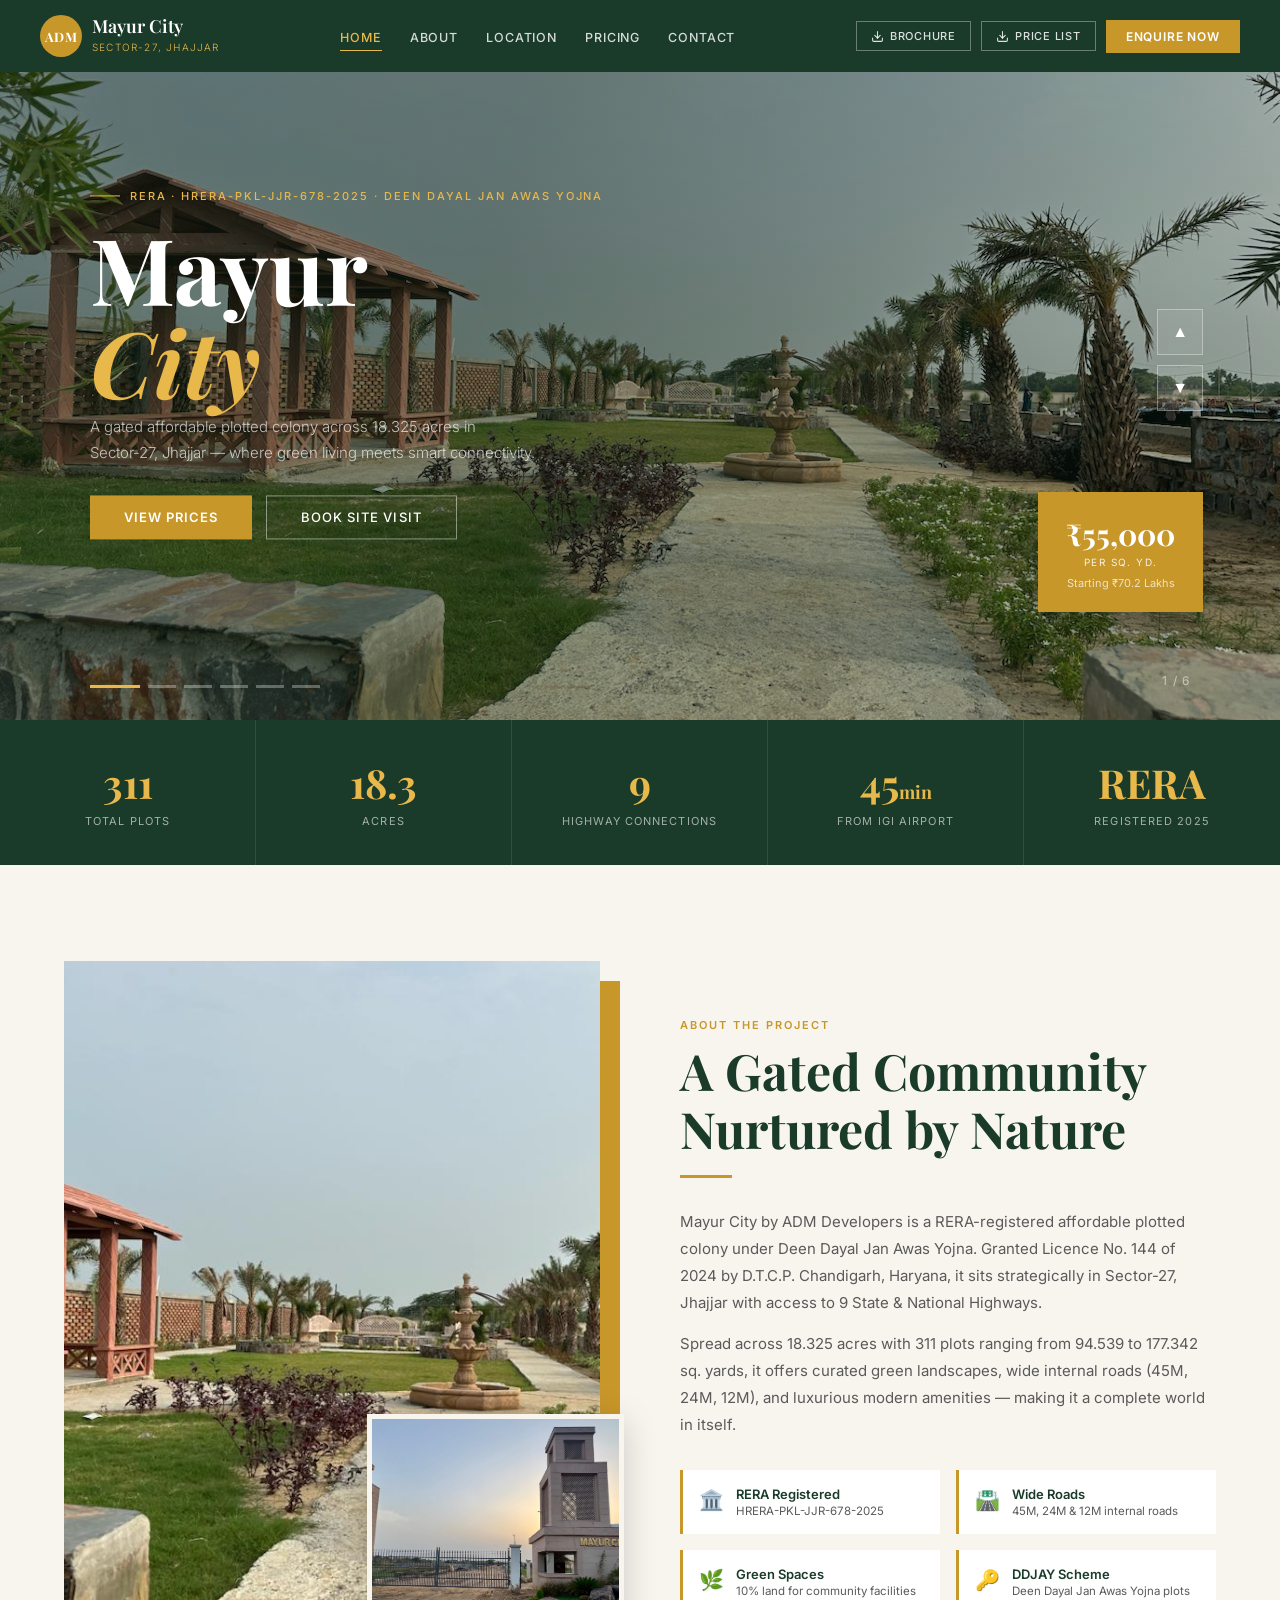
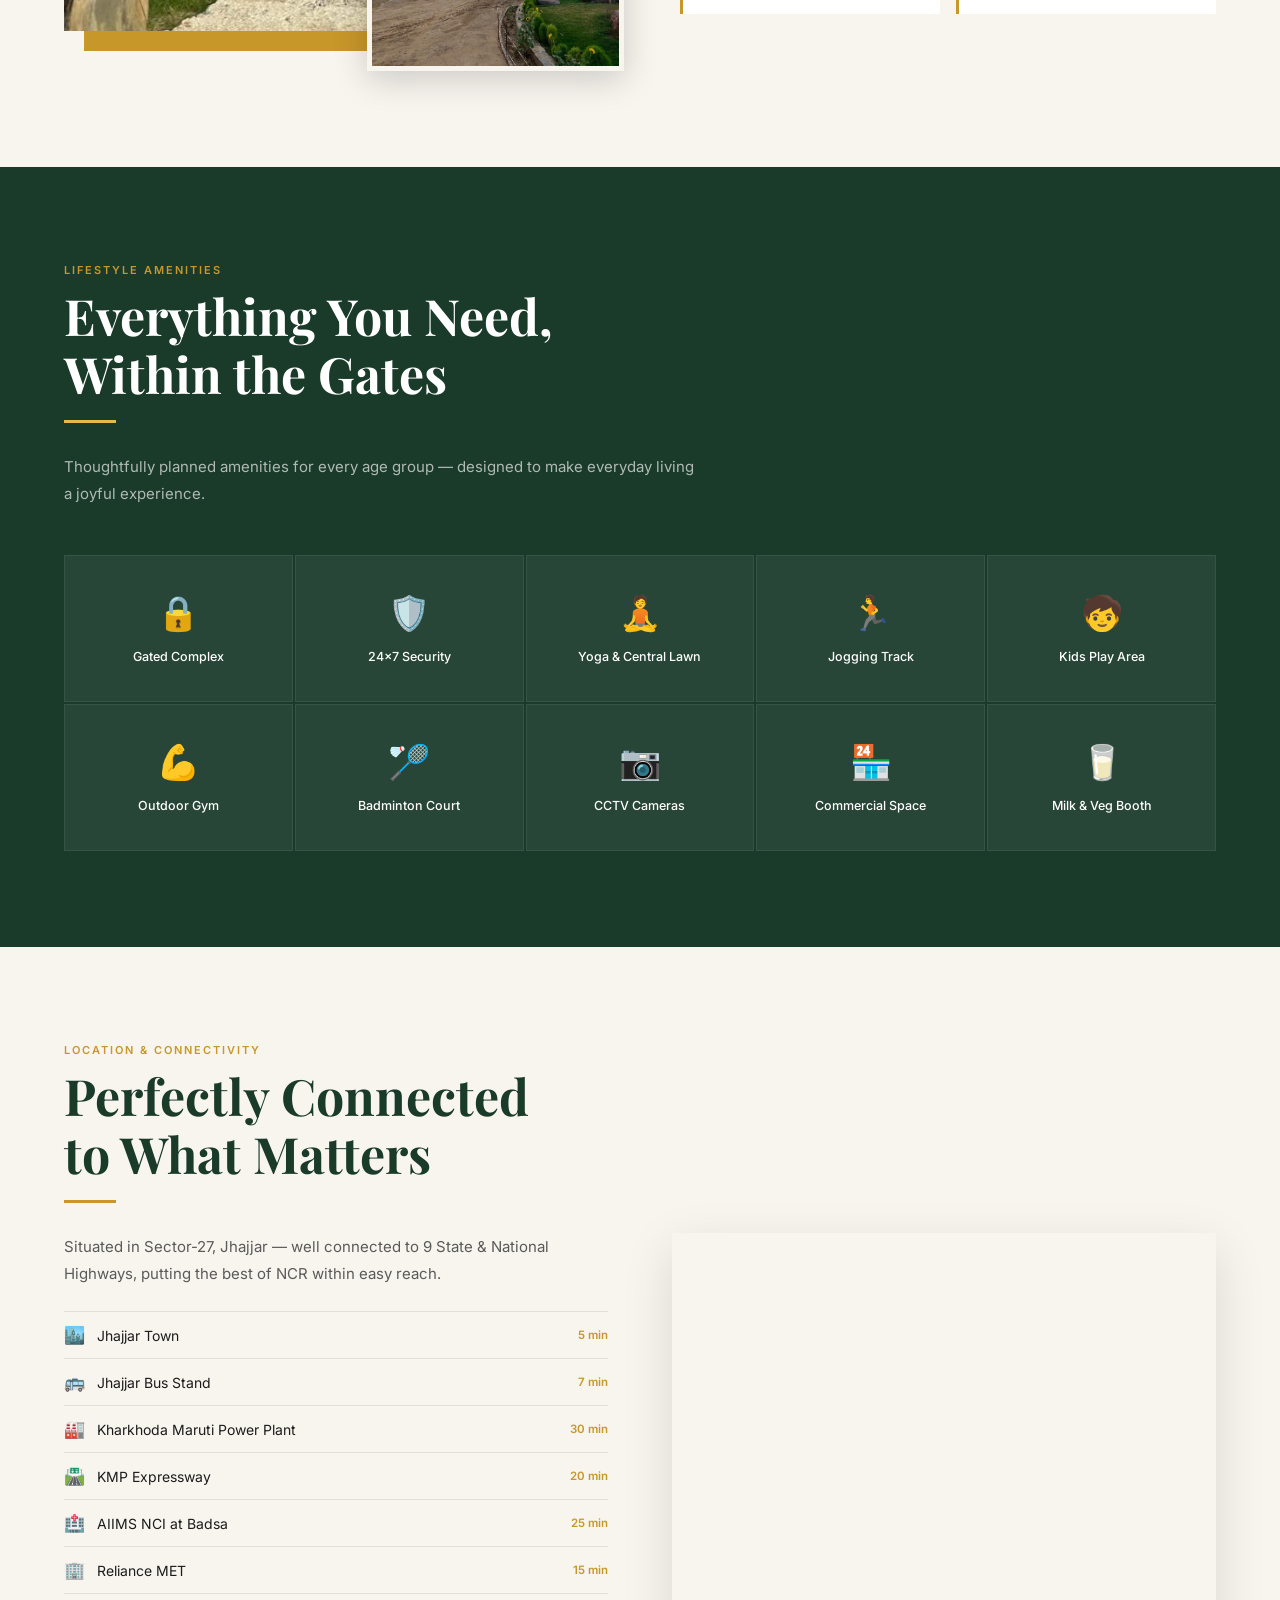
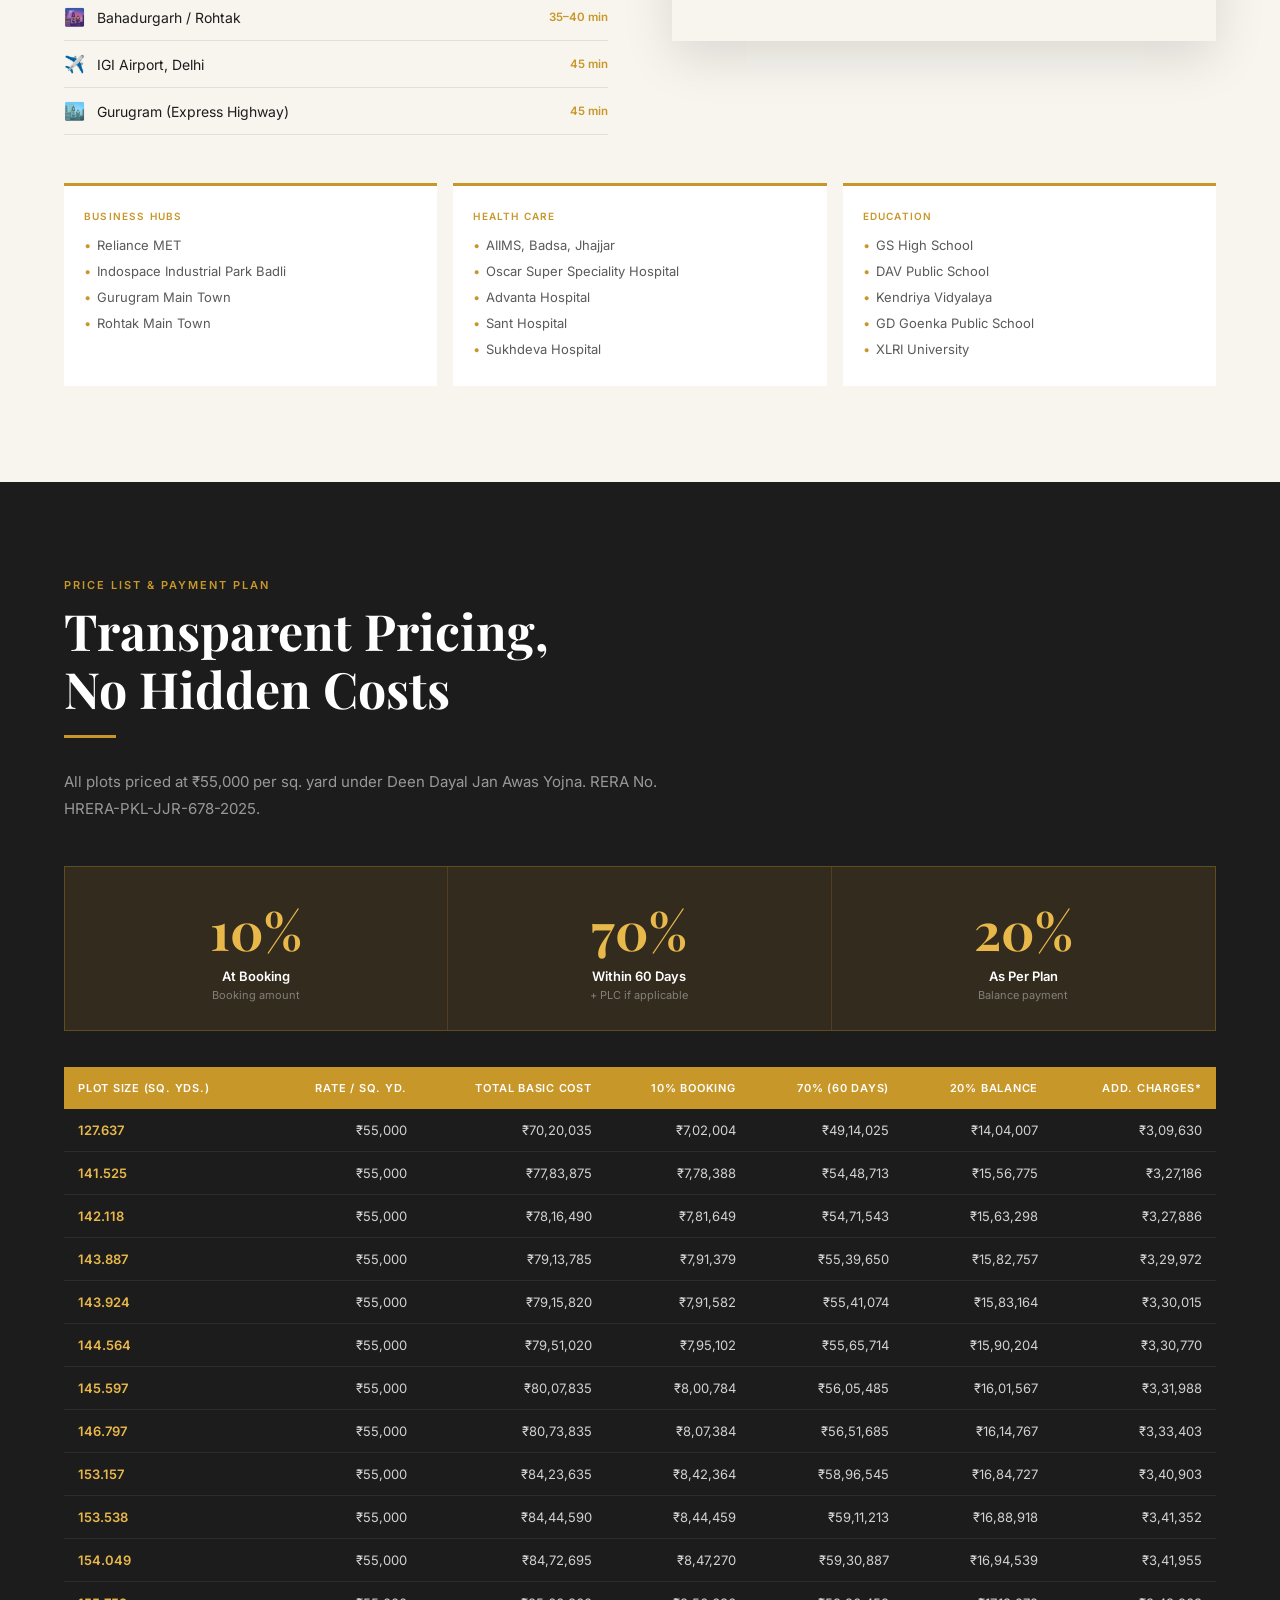
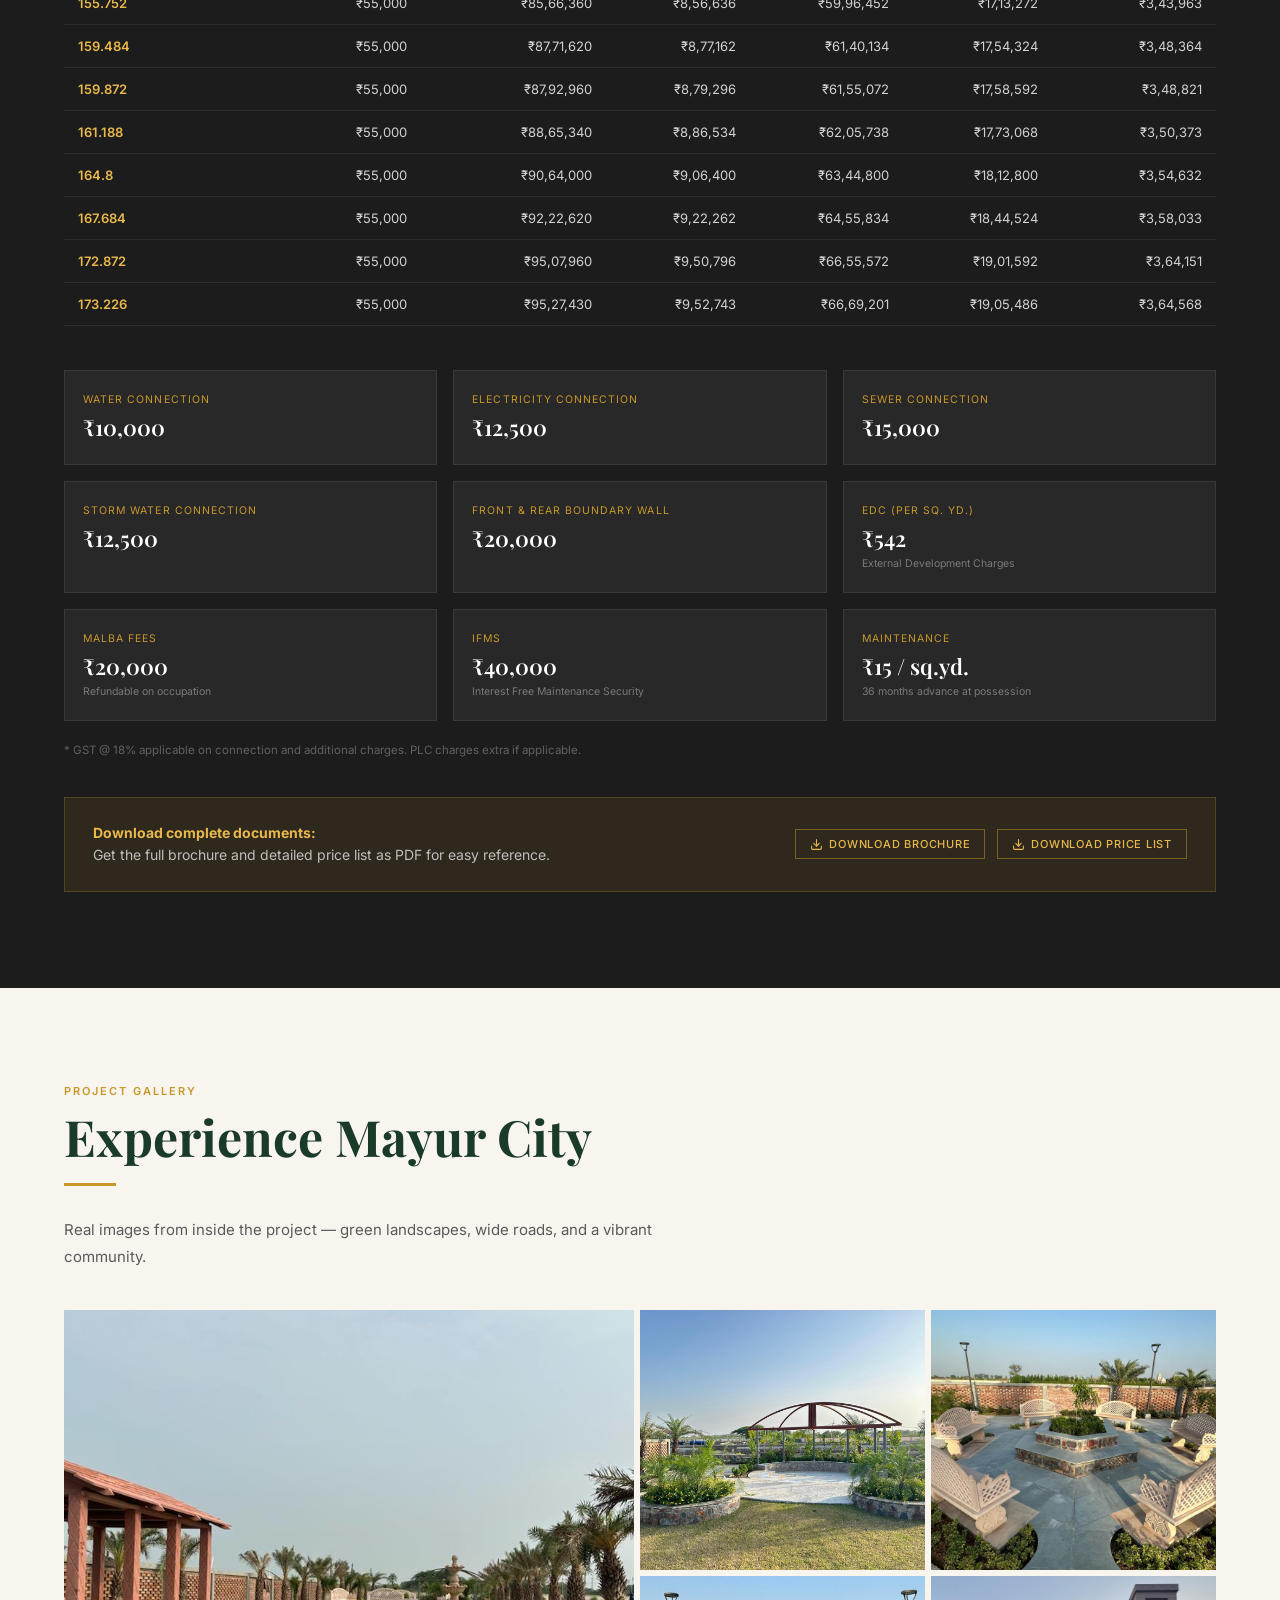
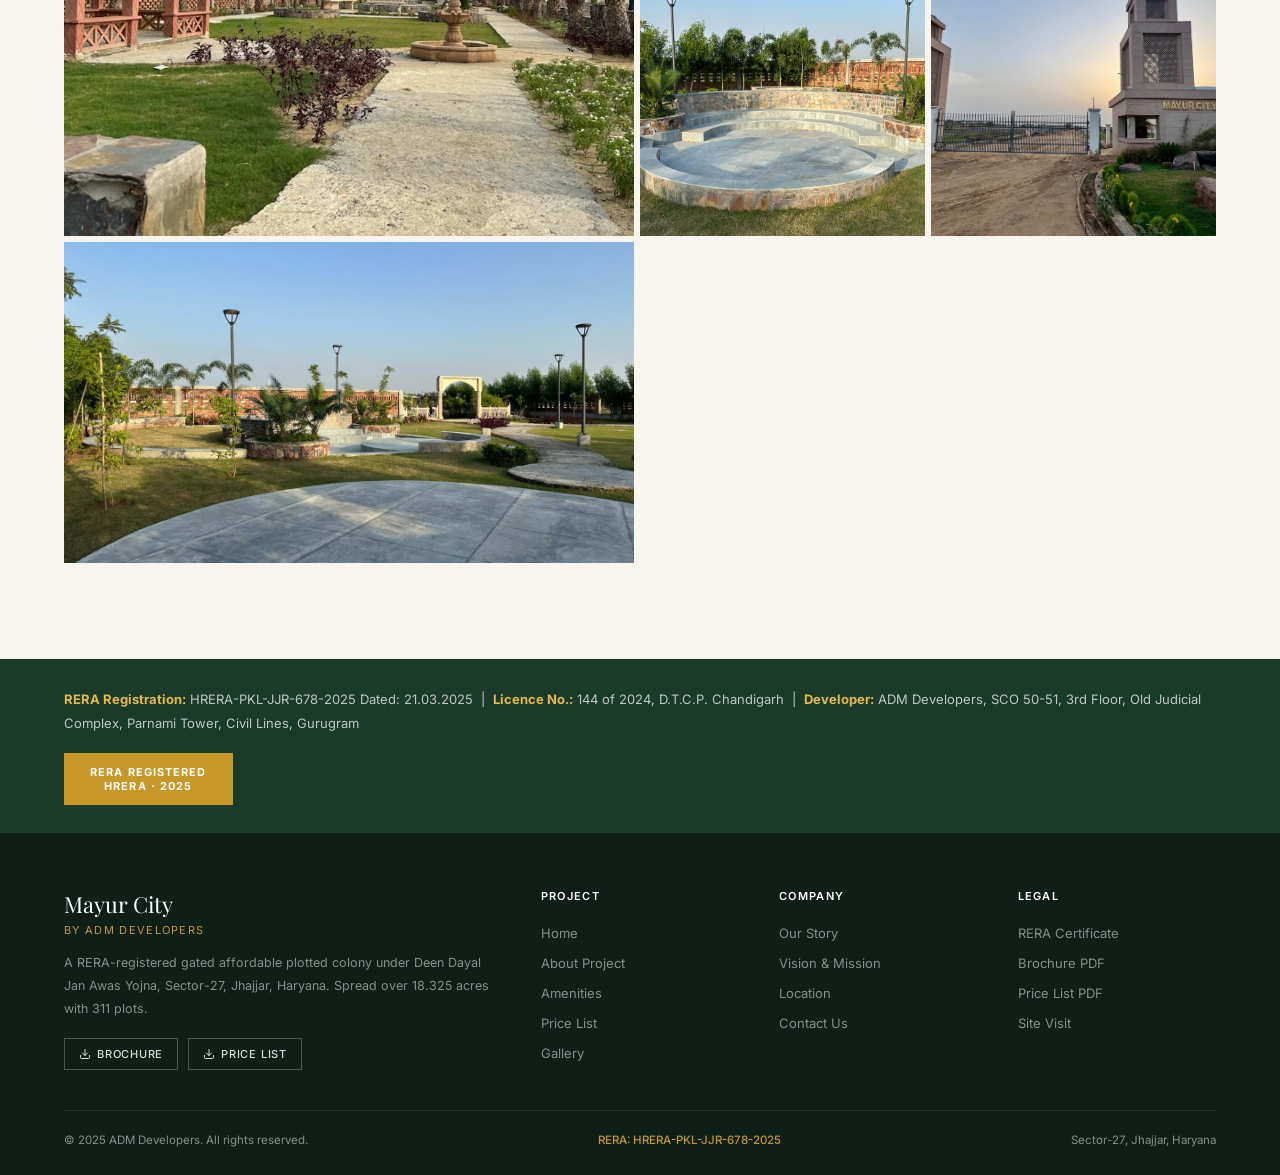
==== commit 0733c4bd: "updated the responsive of the site" ====
--- a/index.html
+++ b/index.html
@@ -21,7 +21,7 @@
     .hero-slide.active { opacity: 1; }
     .hero-slide::after {
       content:''; position: absolute; inset: 0;
-      background: linear-gradient(110deg, rgba(10,30,18,.80) 38%, rgba(10,30,18,.28) 100%);
+      background: linear-gradient(110deg, rgb(10 30 18 / 50%) 38%, rgba(10, 30, 18, .28) 100%);
     }
     .hs1 { background-image: url('images/mayur_city1.jpeg'); }
     .hs2 { background-image: url('images/mayur_city2.jpeg'); }
--- a/style.css
+++ b/style.css
@@ -44,7 +44,9 @@
   box-shadow: 0 2px 24px rgba(0,0,0,.4);
 }
 nav#mainNav.solid { background: var(--green); box-shadow: 0 2px 24px rgba(0,0,0,.4); }
-
+#home {
+  height: 80vh;
+}
 /* Logo */
 .nav-logo { display: flex; align-items: center; gap: 10px; }
 .nav-logo-badge {
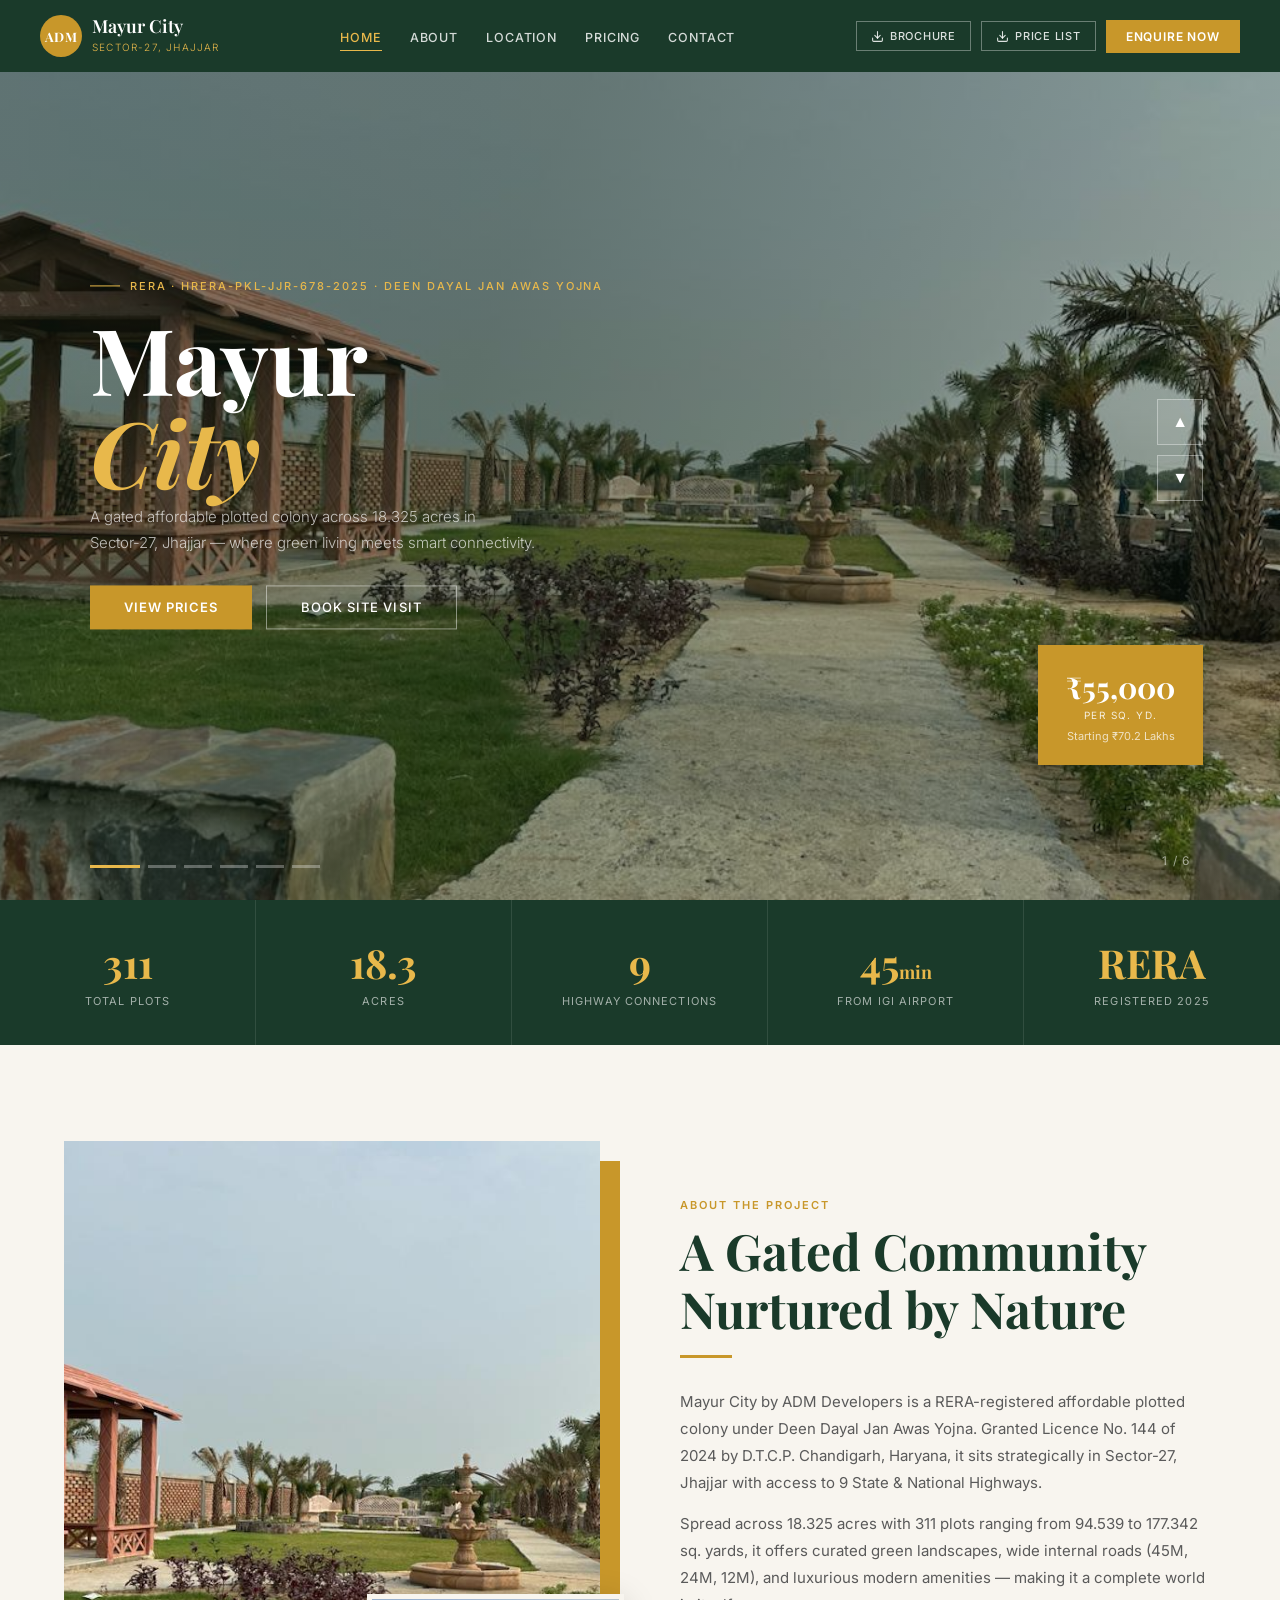
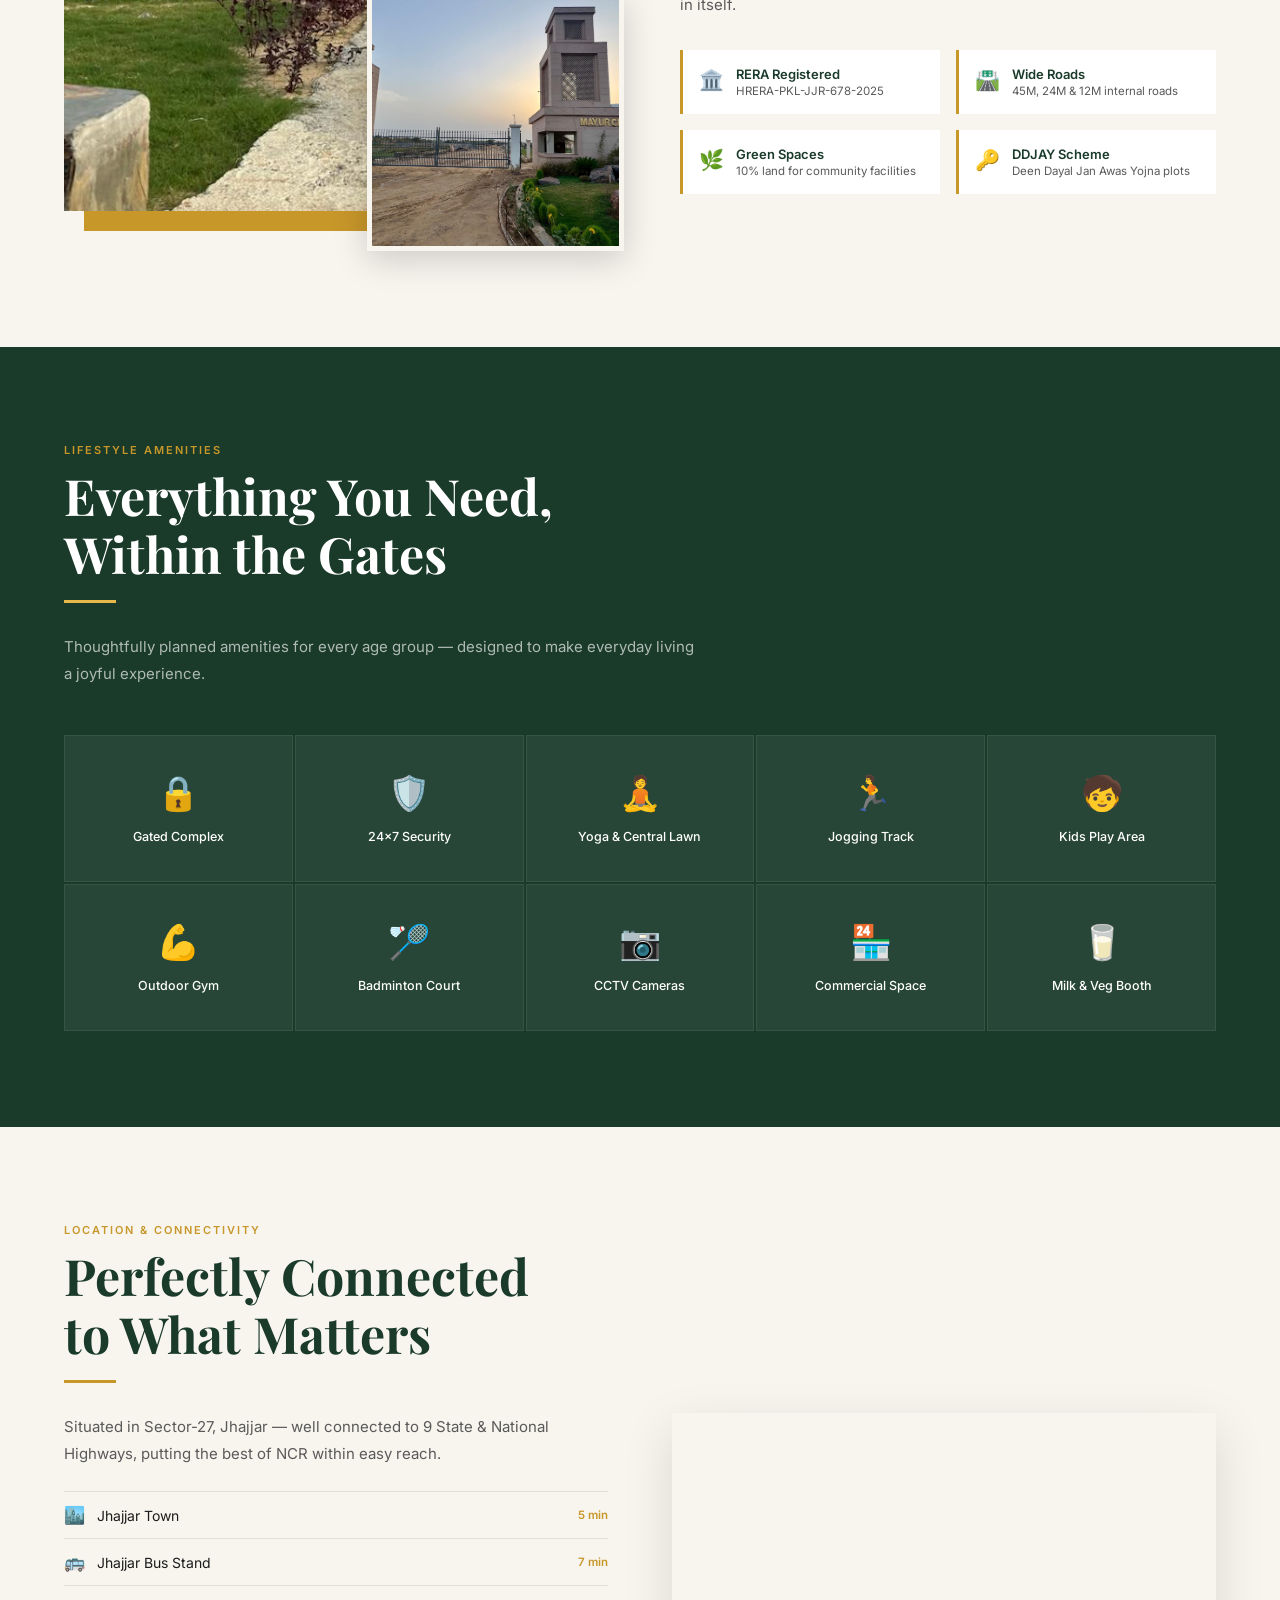
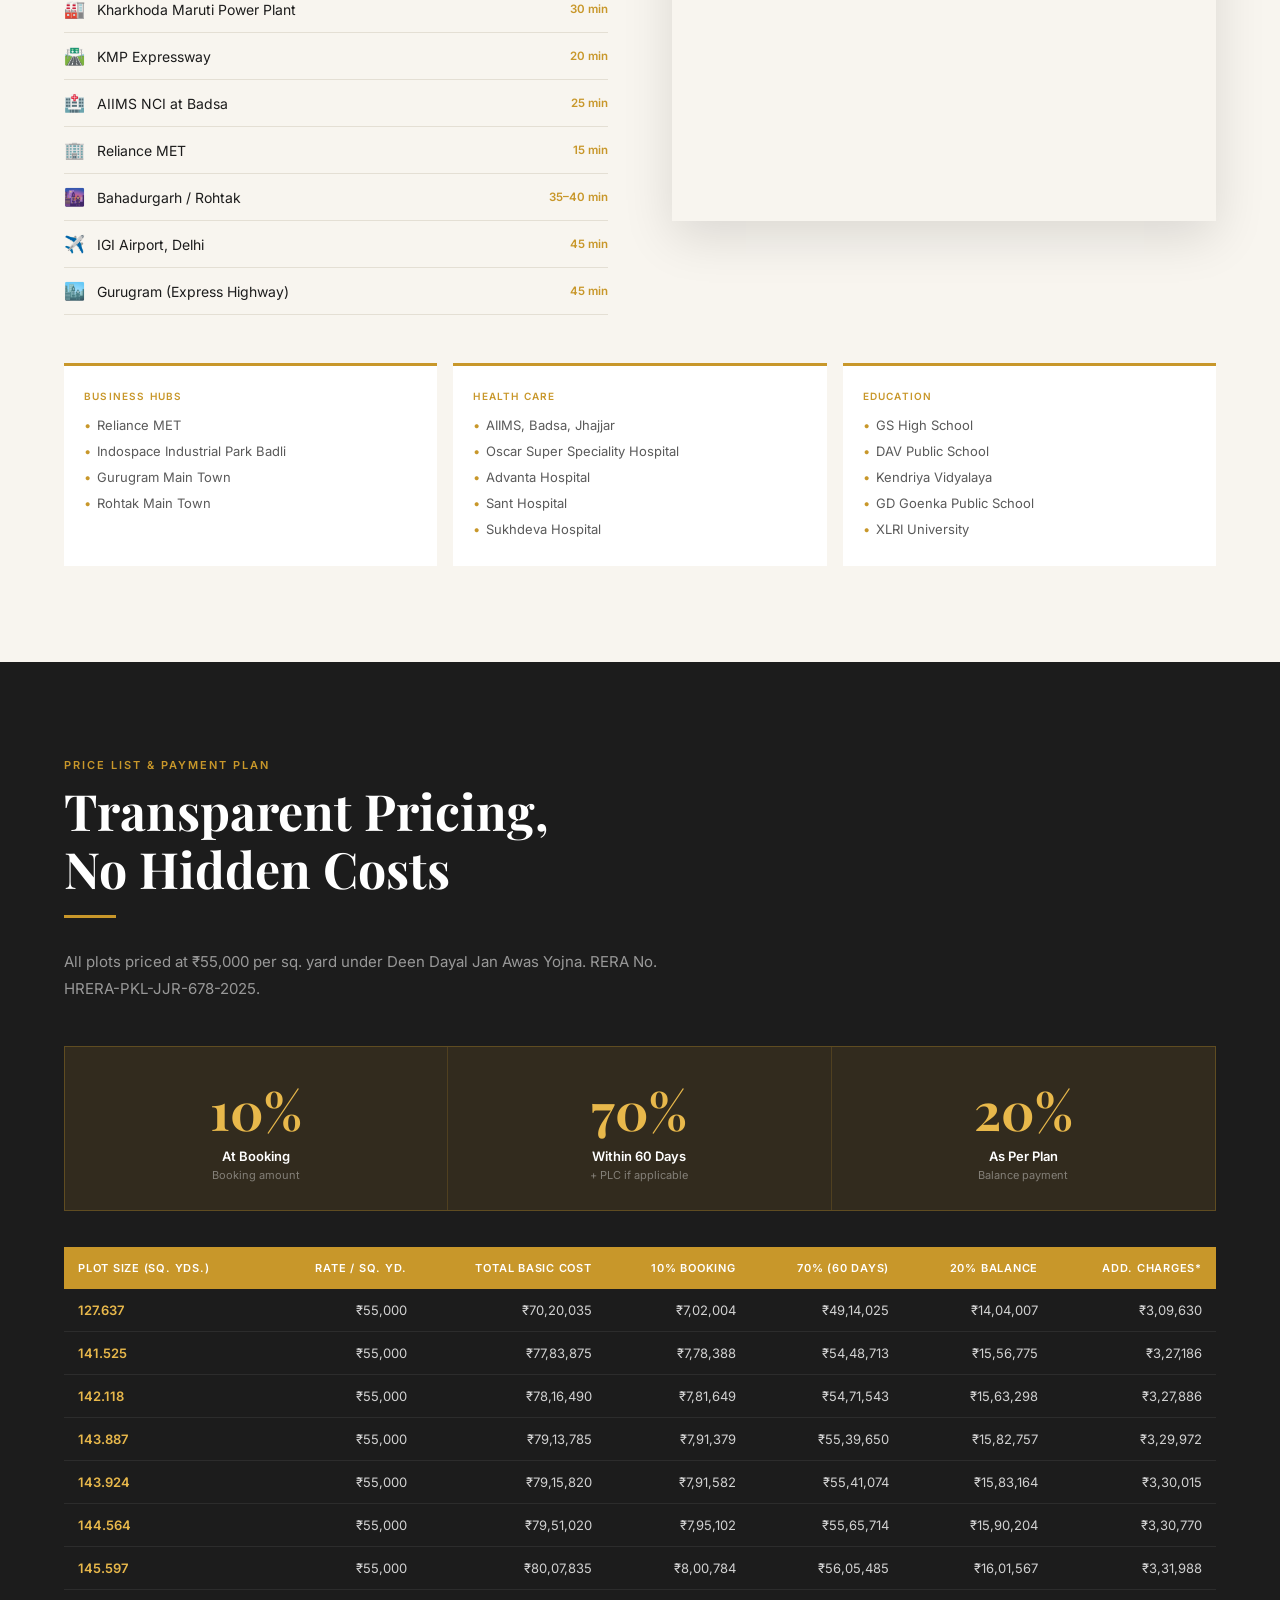
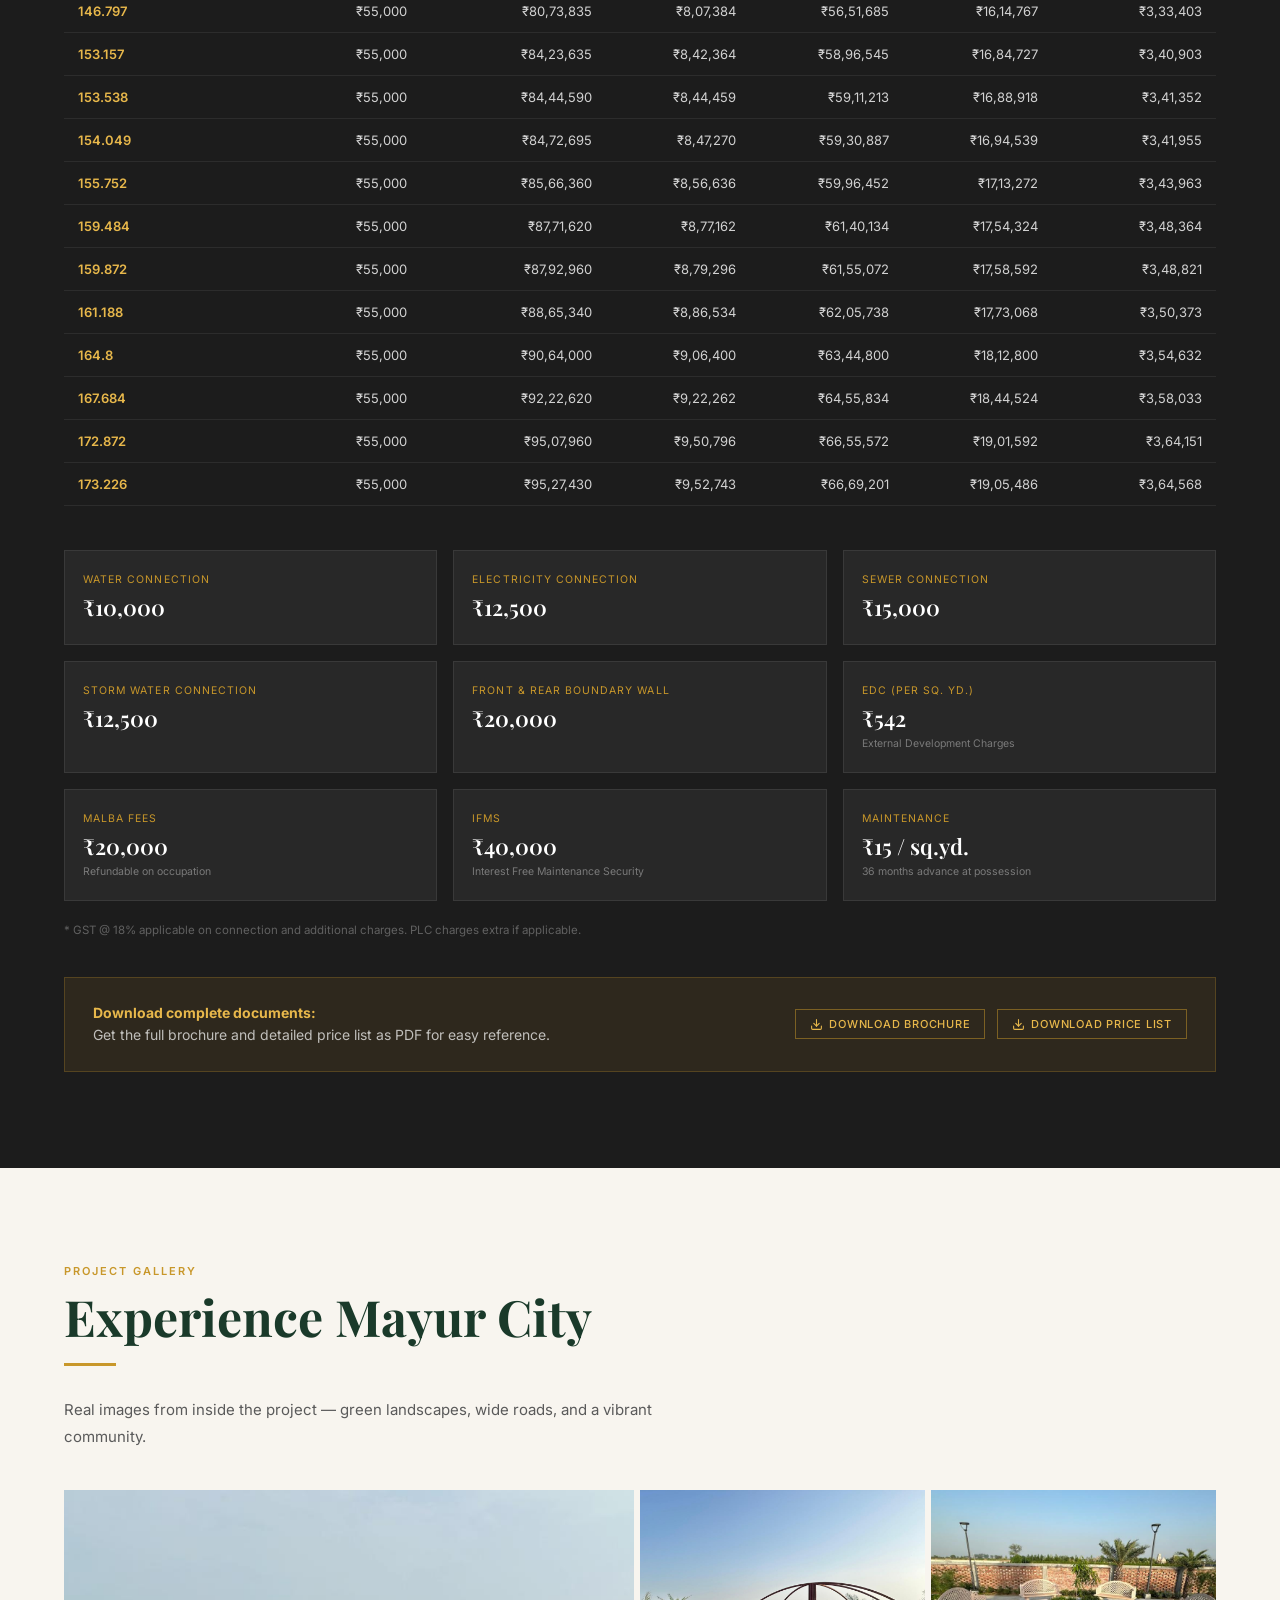
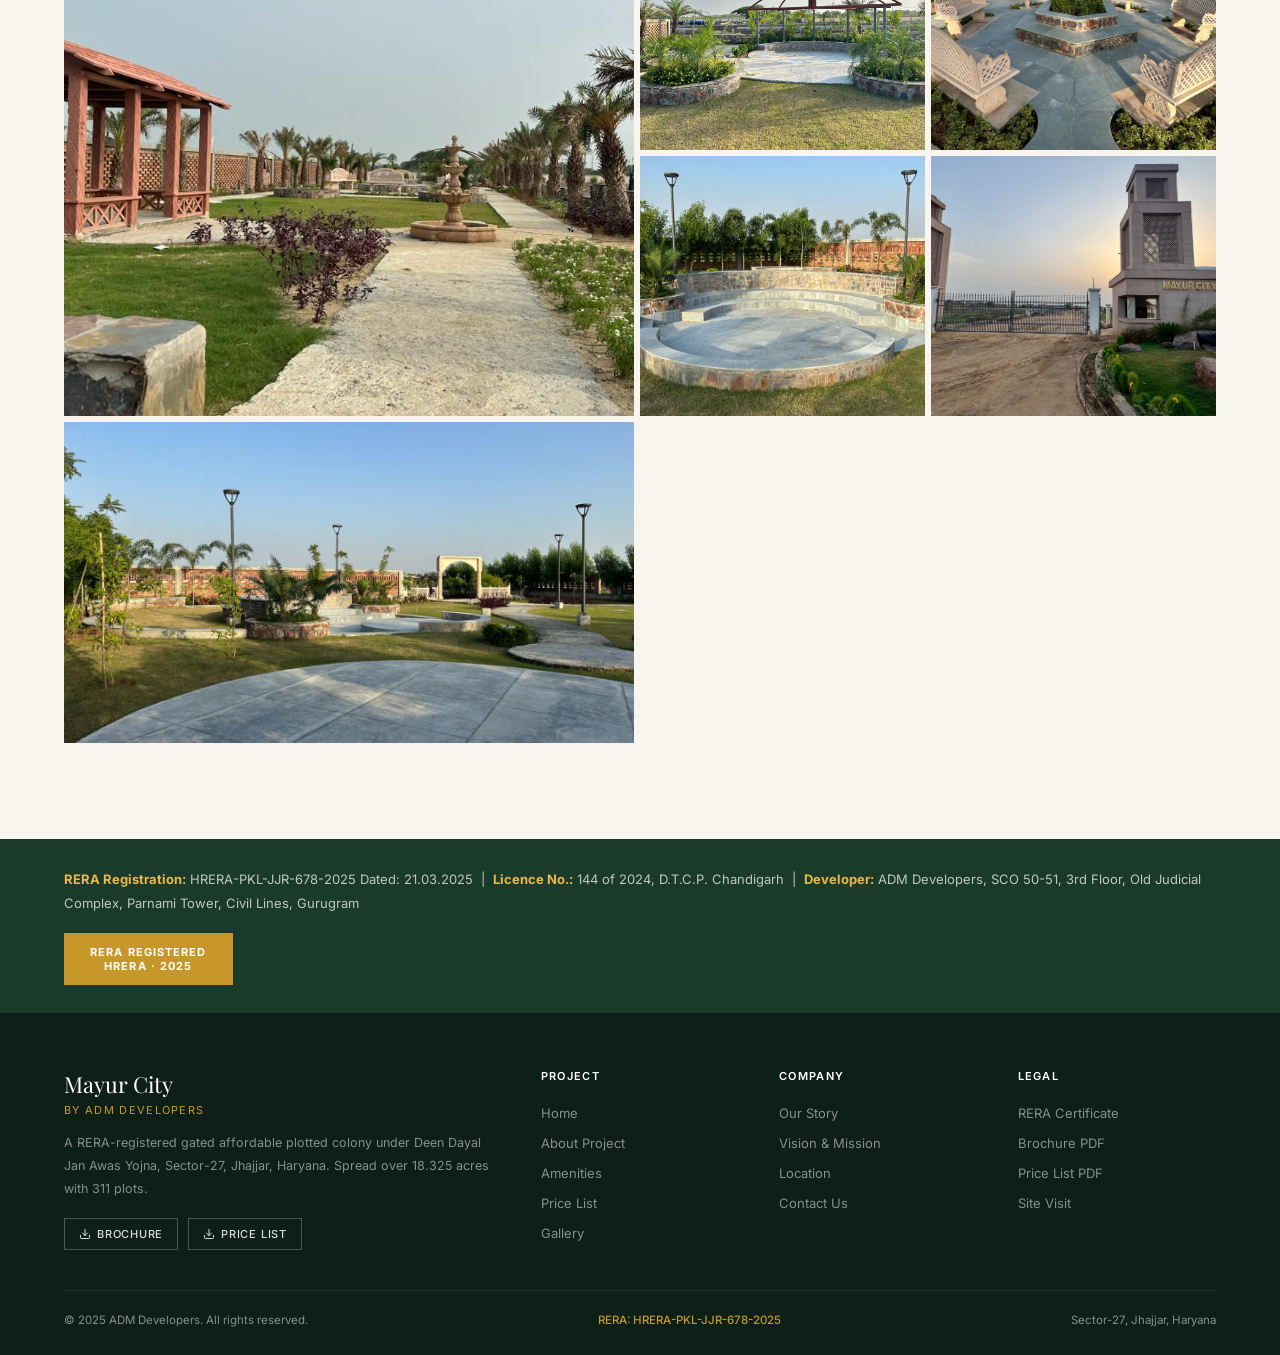
==== commit 9bcdea07: "hero section updated" ====
--- a/index.html
+++ b/index.html
@@ -254,6 +254,9 @@
       .hero-badge { display: none; }
       .hero-nav-btns { display: none; }
       .hero-content { left: 5%; max-width: 92%; }
+      #home {
+  height: 80vh;
+}
     }
     @media (max-width: 520px) {
       .about-features { grid-template-columns: 1fr; }
--- a/style.css
+++ b/style.css
@@ -44,9 +44,7 @@
   box-shadow: 0 2px 24px rgba(0,0,0,.4);
 }
 nav#mainNav.solid { background: var(--green); box-shadow: 0 2px 24px rgba(0,0,0,.4); }
-#home {
-  height: 80vh;
-}
+
 /* Logo */
 .nav-logo { display: flex; align-items: center; gap: 10px; }
 .nav-logo-badge {
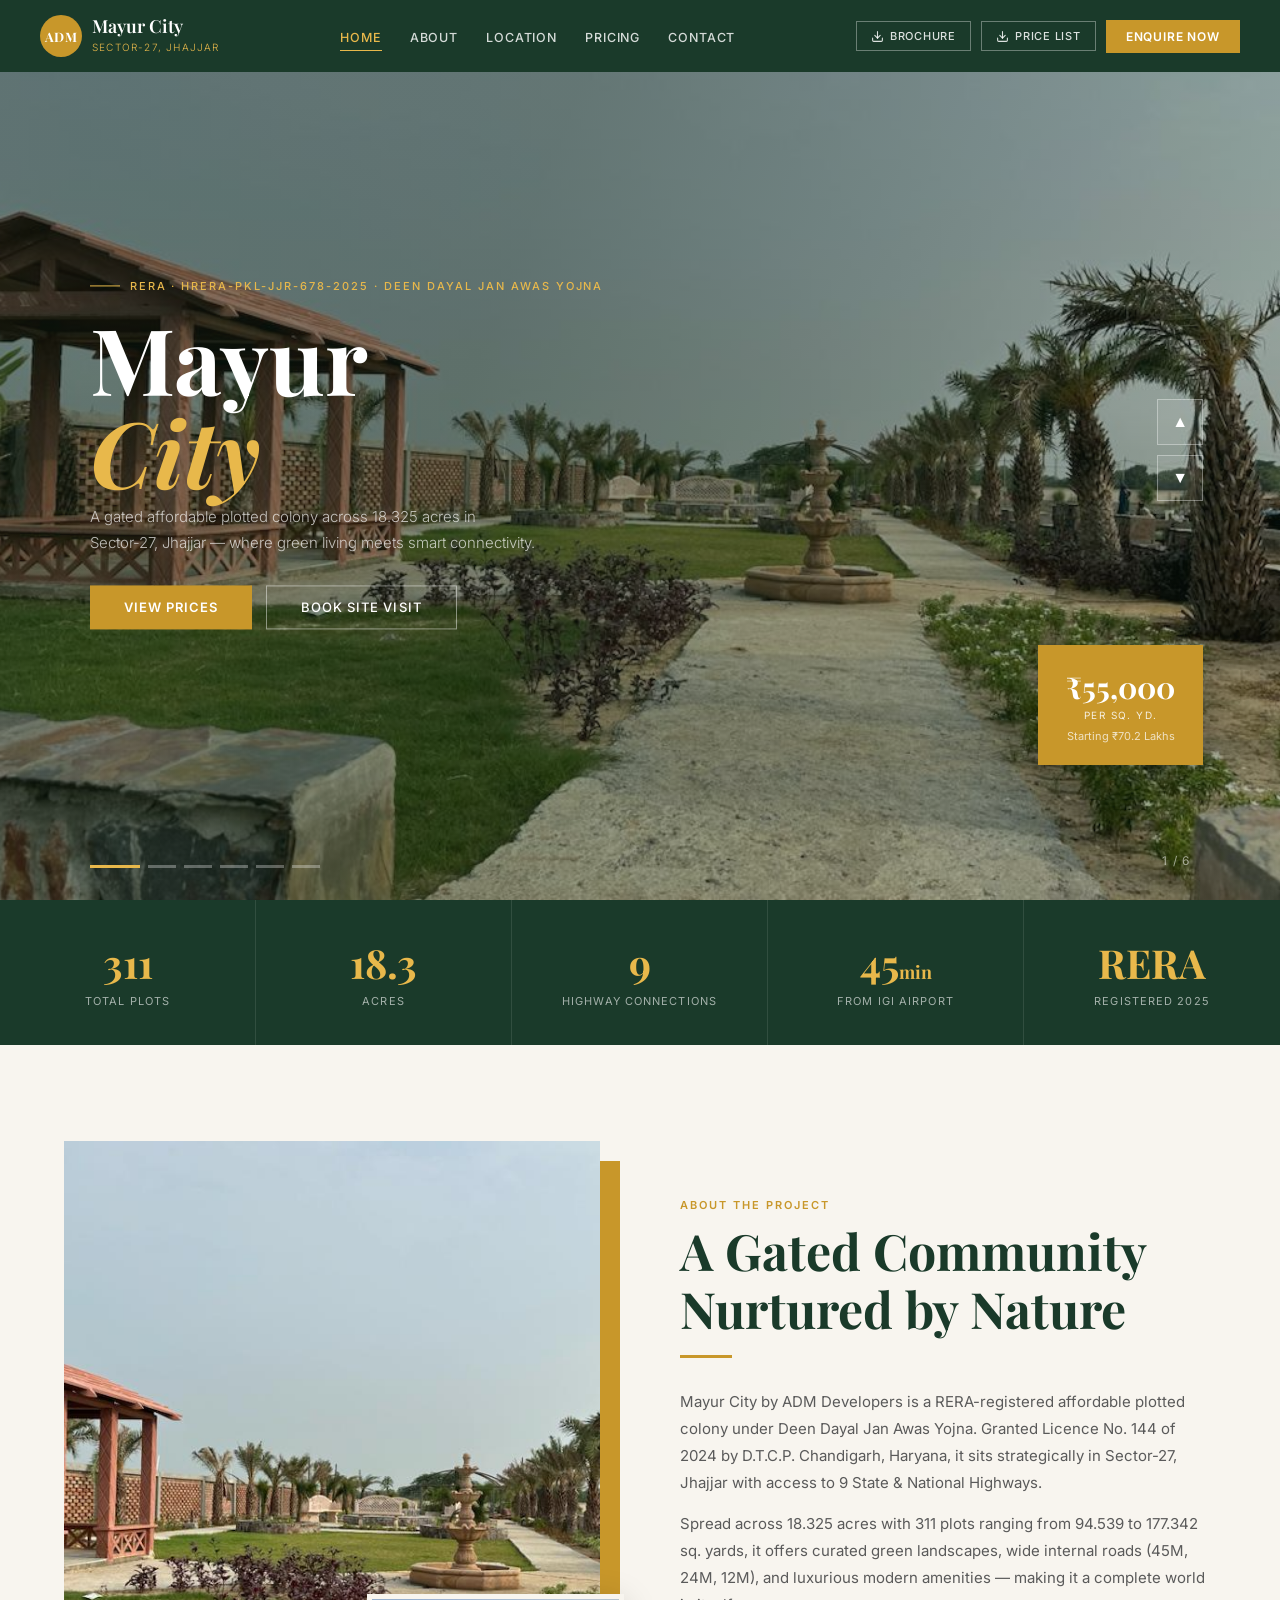
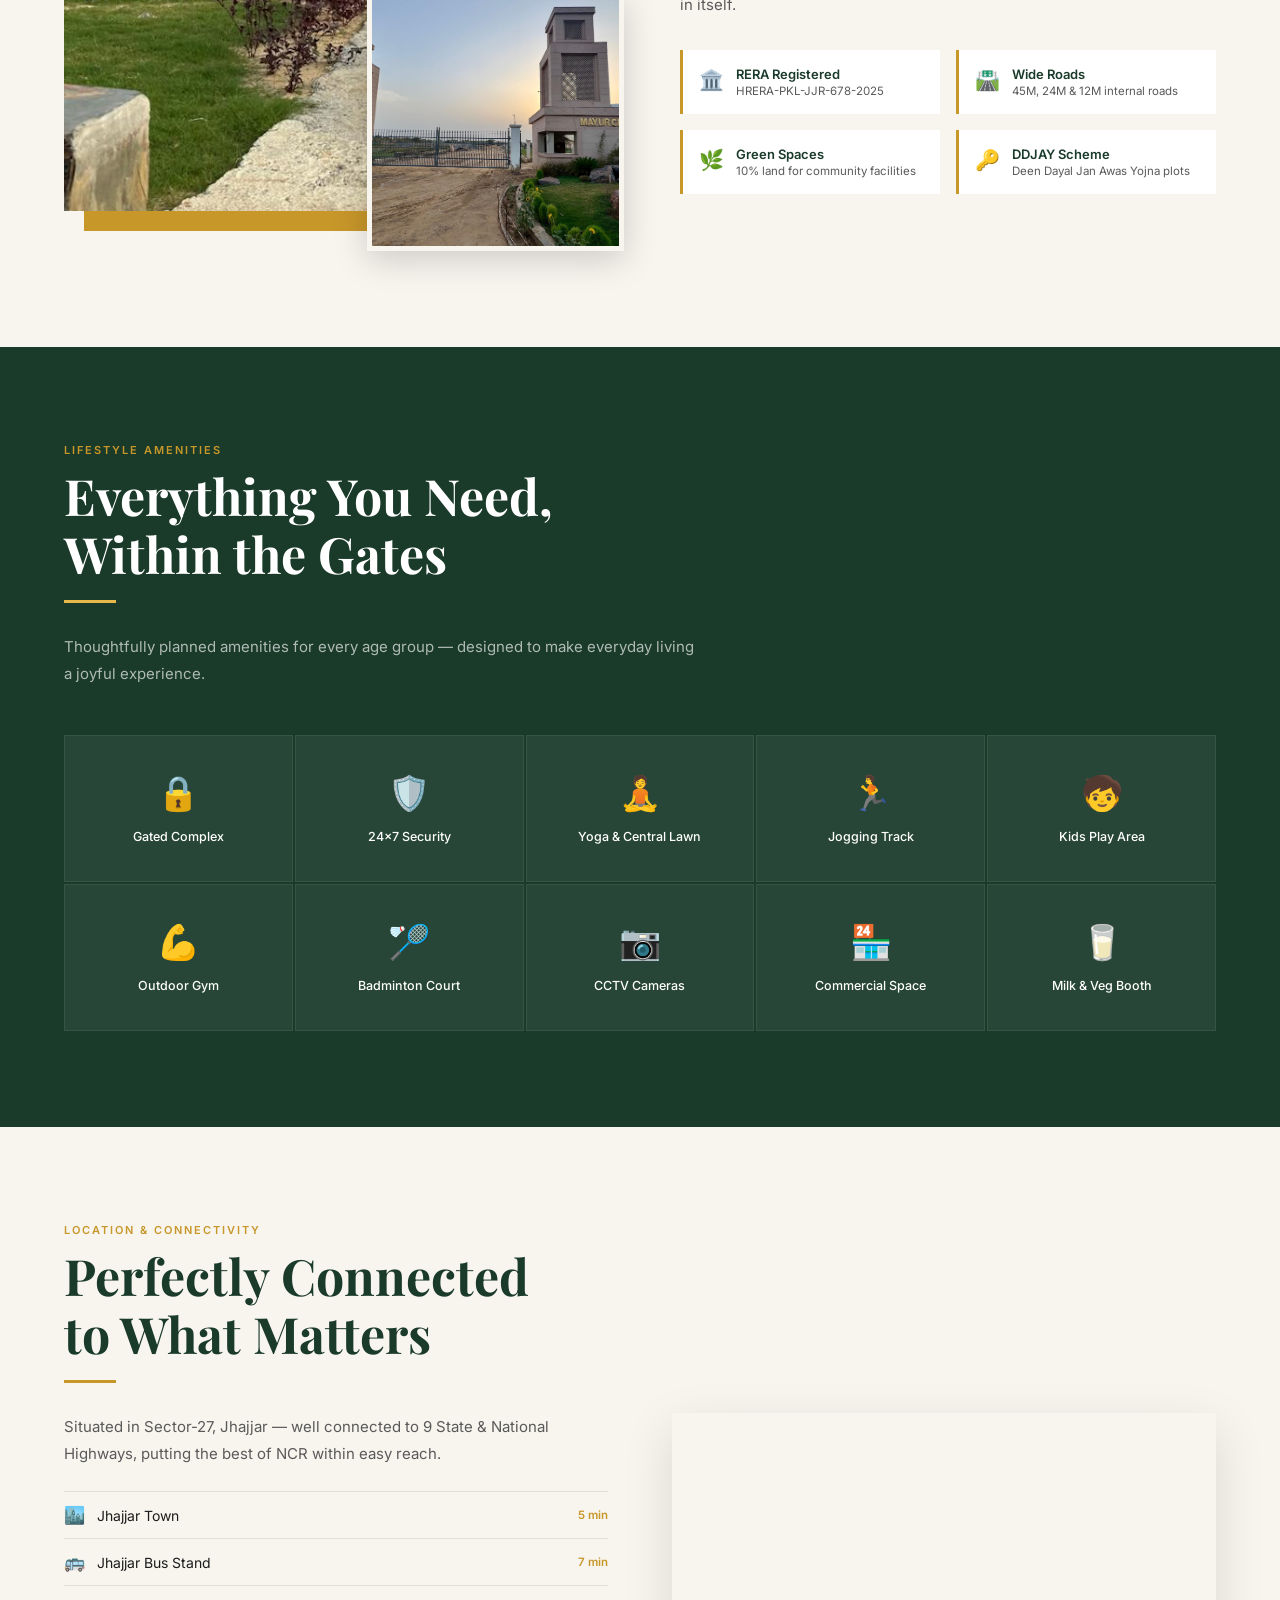
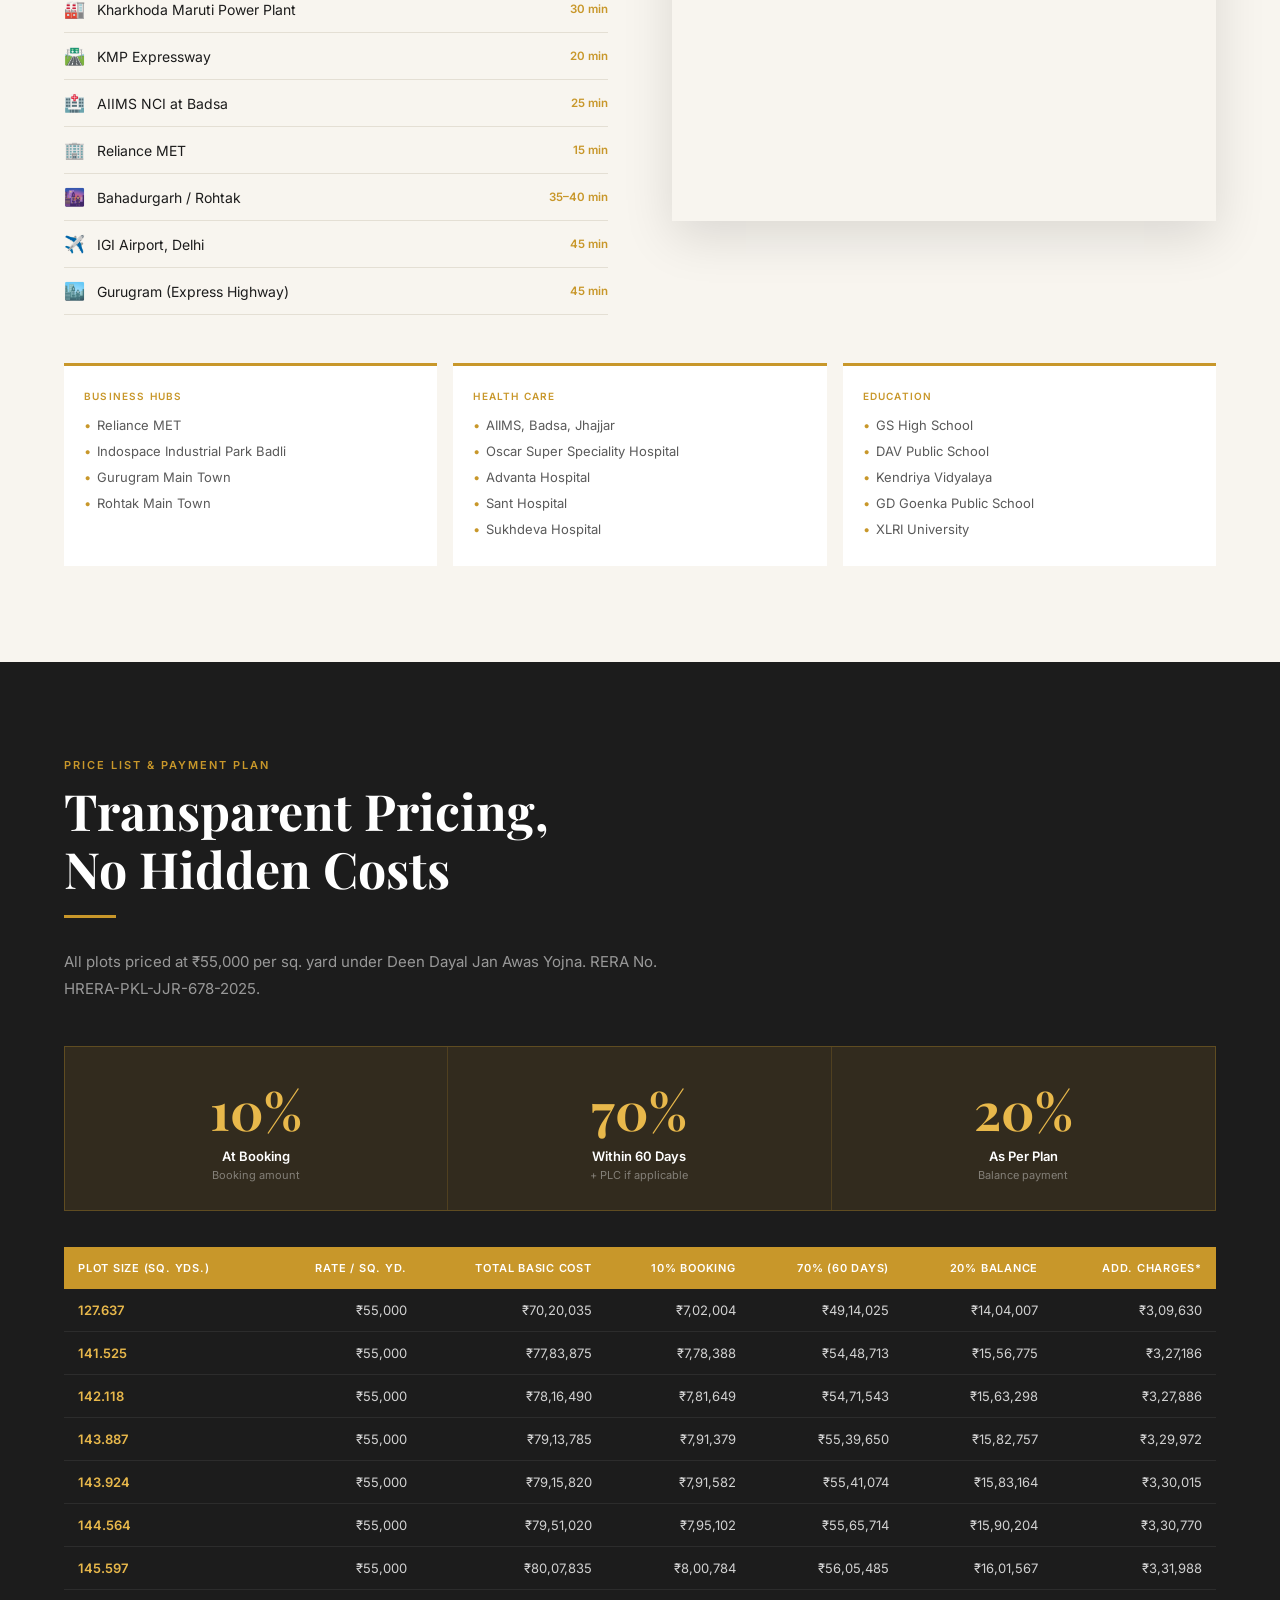
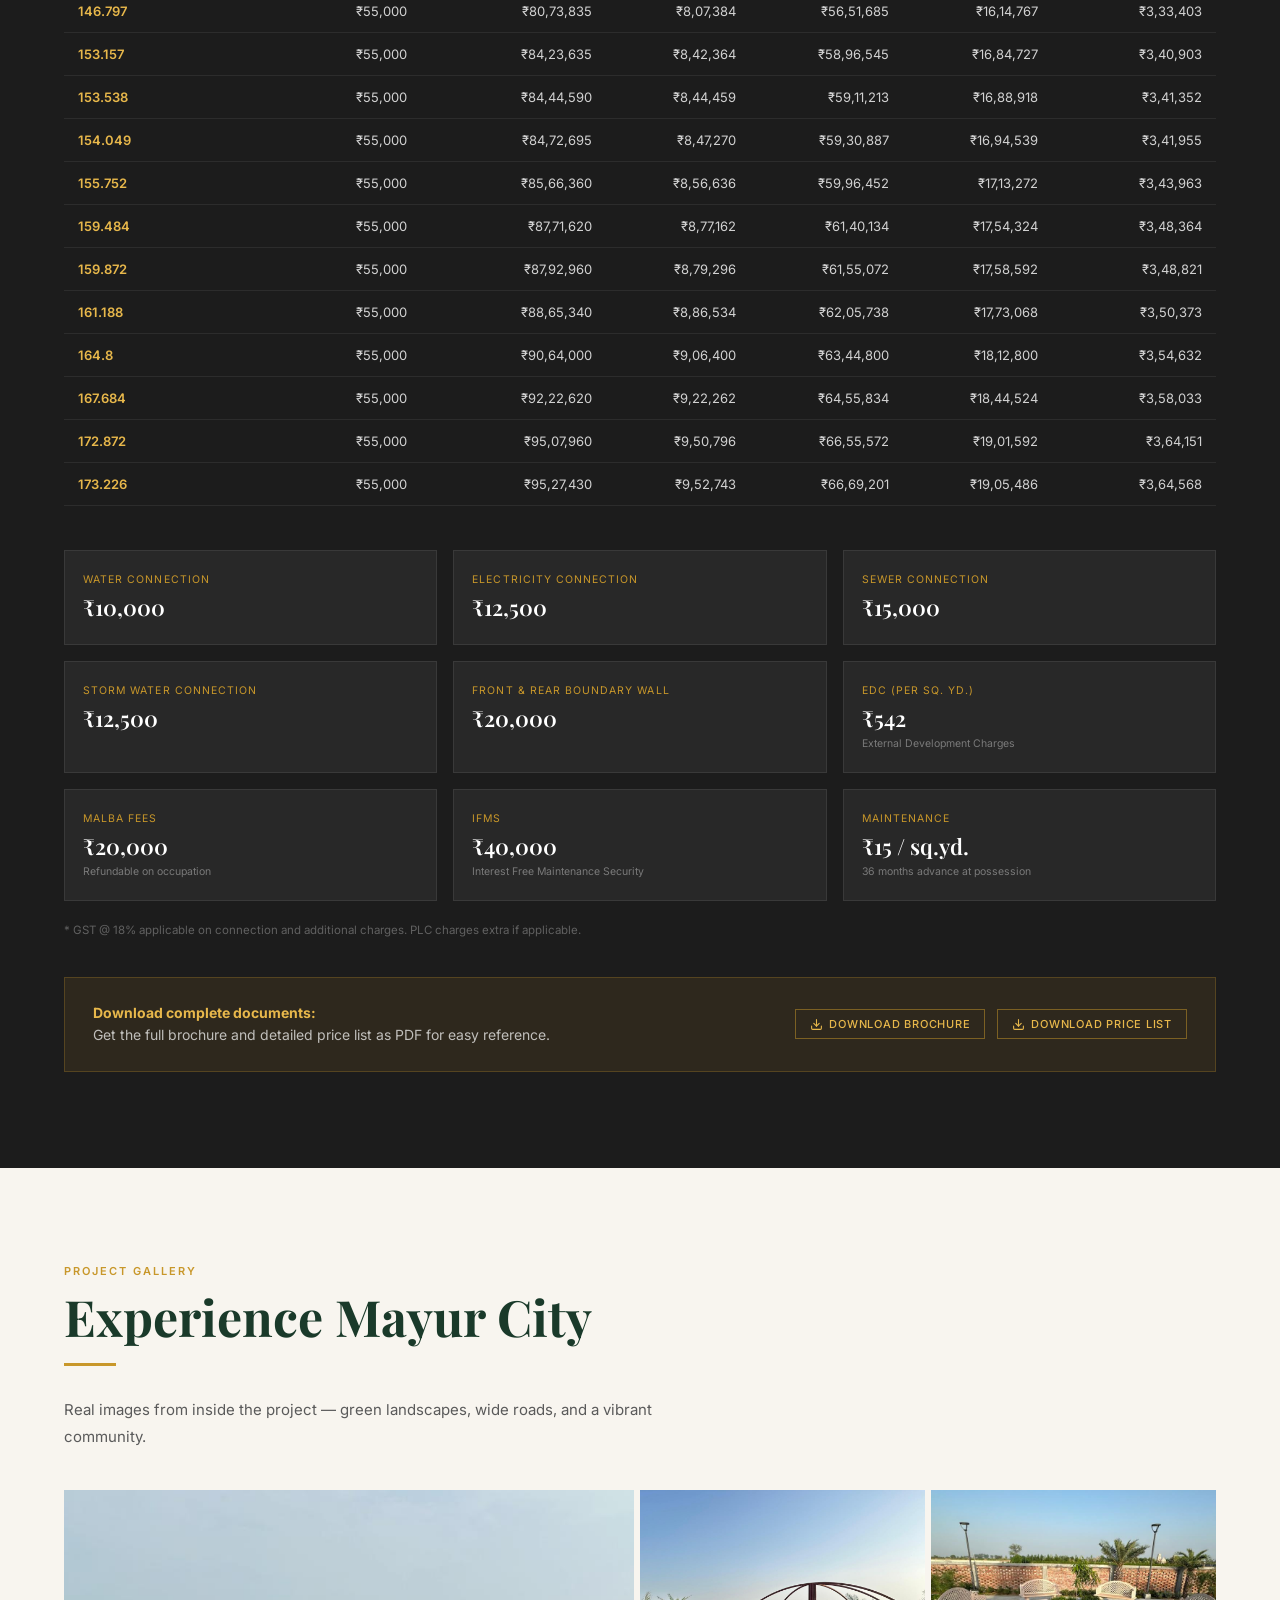
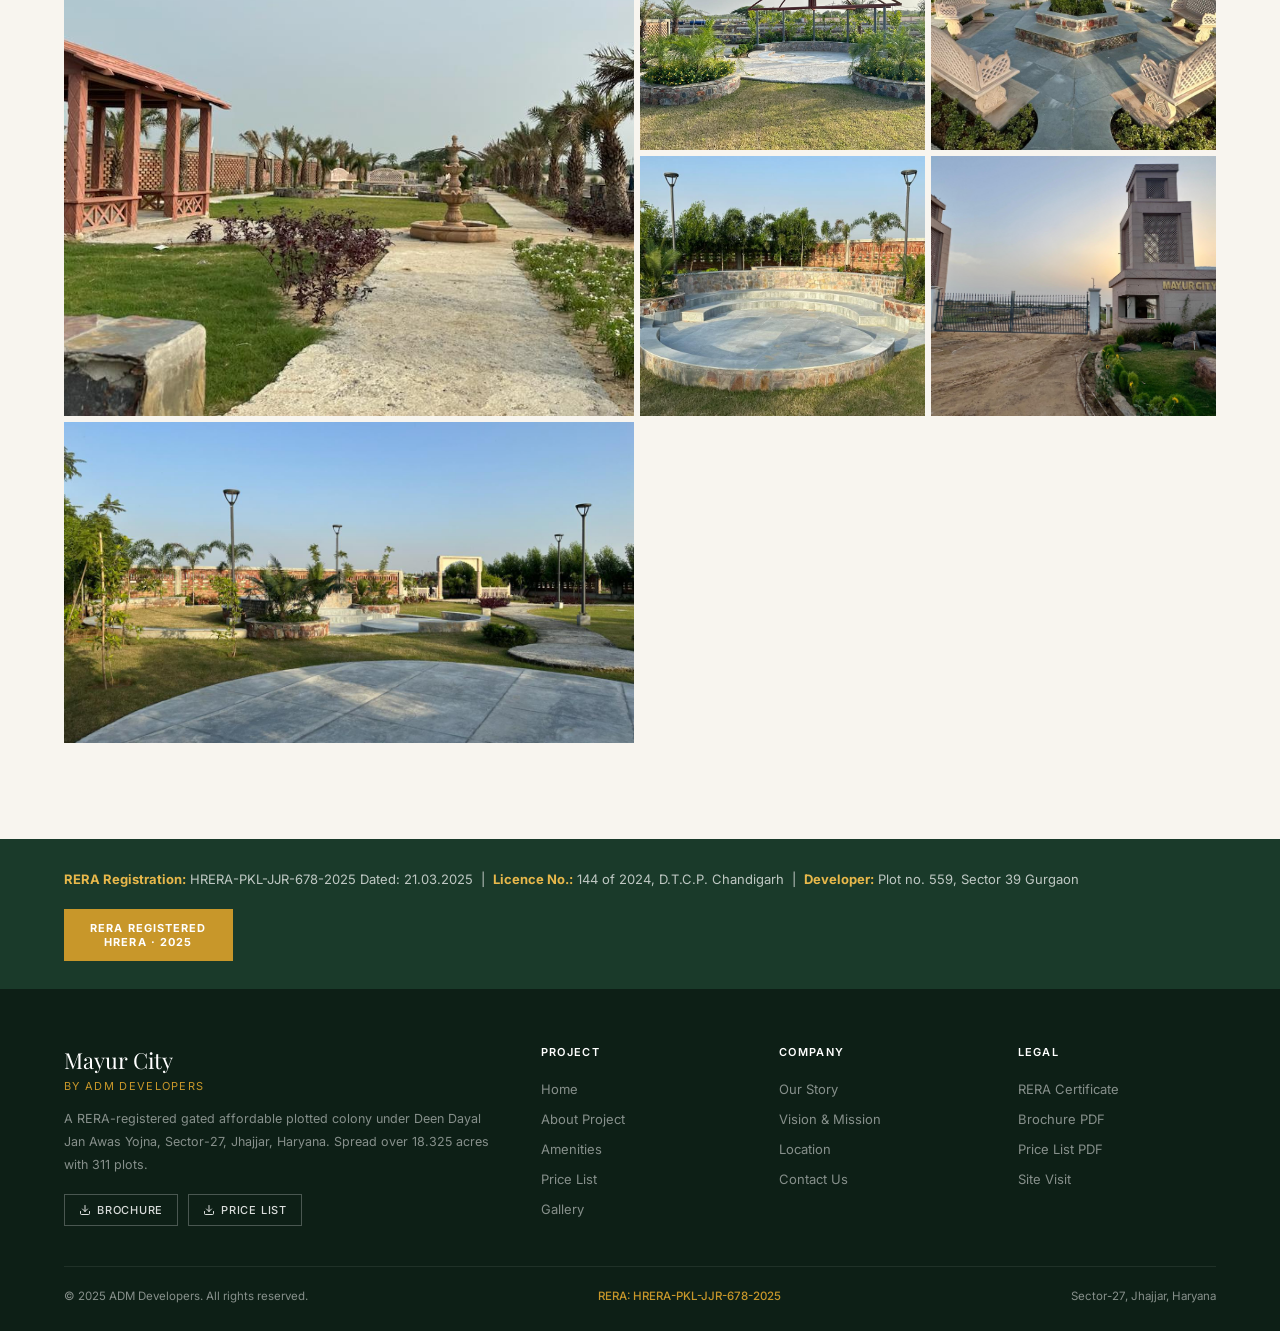
==== commit ed5829b4: "updated the address" ====
--- a/index.html
+++ b/index.html
@@ -254,9 +254,7 @@
       .hero-badge { display: none; }
       .hero-nav-btns { display: none; }
       .hero-content { left: 5%; max-width: 92%; }
-      #home {
-  height: 80vh;
-}
+      
     }
     @media (max-width: 520px) {
       .about-features { grid-template-columns: 1fr; }
@@ -530,7 +528,7 @@
   <div class="rera-text">
     <strong>RERA Registration:</strong> HRERA-PKL-JJR-678-2025 Dated: 21.03.2025 &nbsp;|&nbsp;
     <strong>Licence No.:</strong> 144 of 2024, D.T.C.P. Chandigarh &nbsp;|&nbsp;
-    <strong>Developer:</strong> ADM Developers, SCO 50-51, 3rd Floor, Old Judicial Complex, Parnami Tower, Civil Lines, Gurugram
+    <strong>Developer:</strong> Plot no. 559, Sector 39 Gurgaon
   </div>
   <div class="rera-badge">RERA Registered<br>HRERA · 2025</div>
 </div>
--- a/style.css
+++ b/style.css
@@ -273,6 +273,9 @@
   .btn-enquire.desktop-only { display: none; }
   .hamburger { display: flex; }
   .footer-grid { grid-template-columns: 1fr 1fr; }
+  #home {
+  height: 80vh;
+}
 }
 @media (max-width: 520px) {
   section { padding: 64px 5%; }
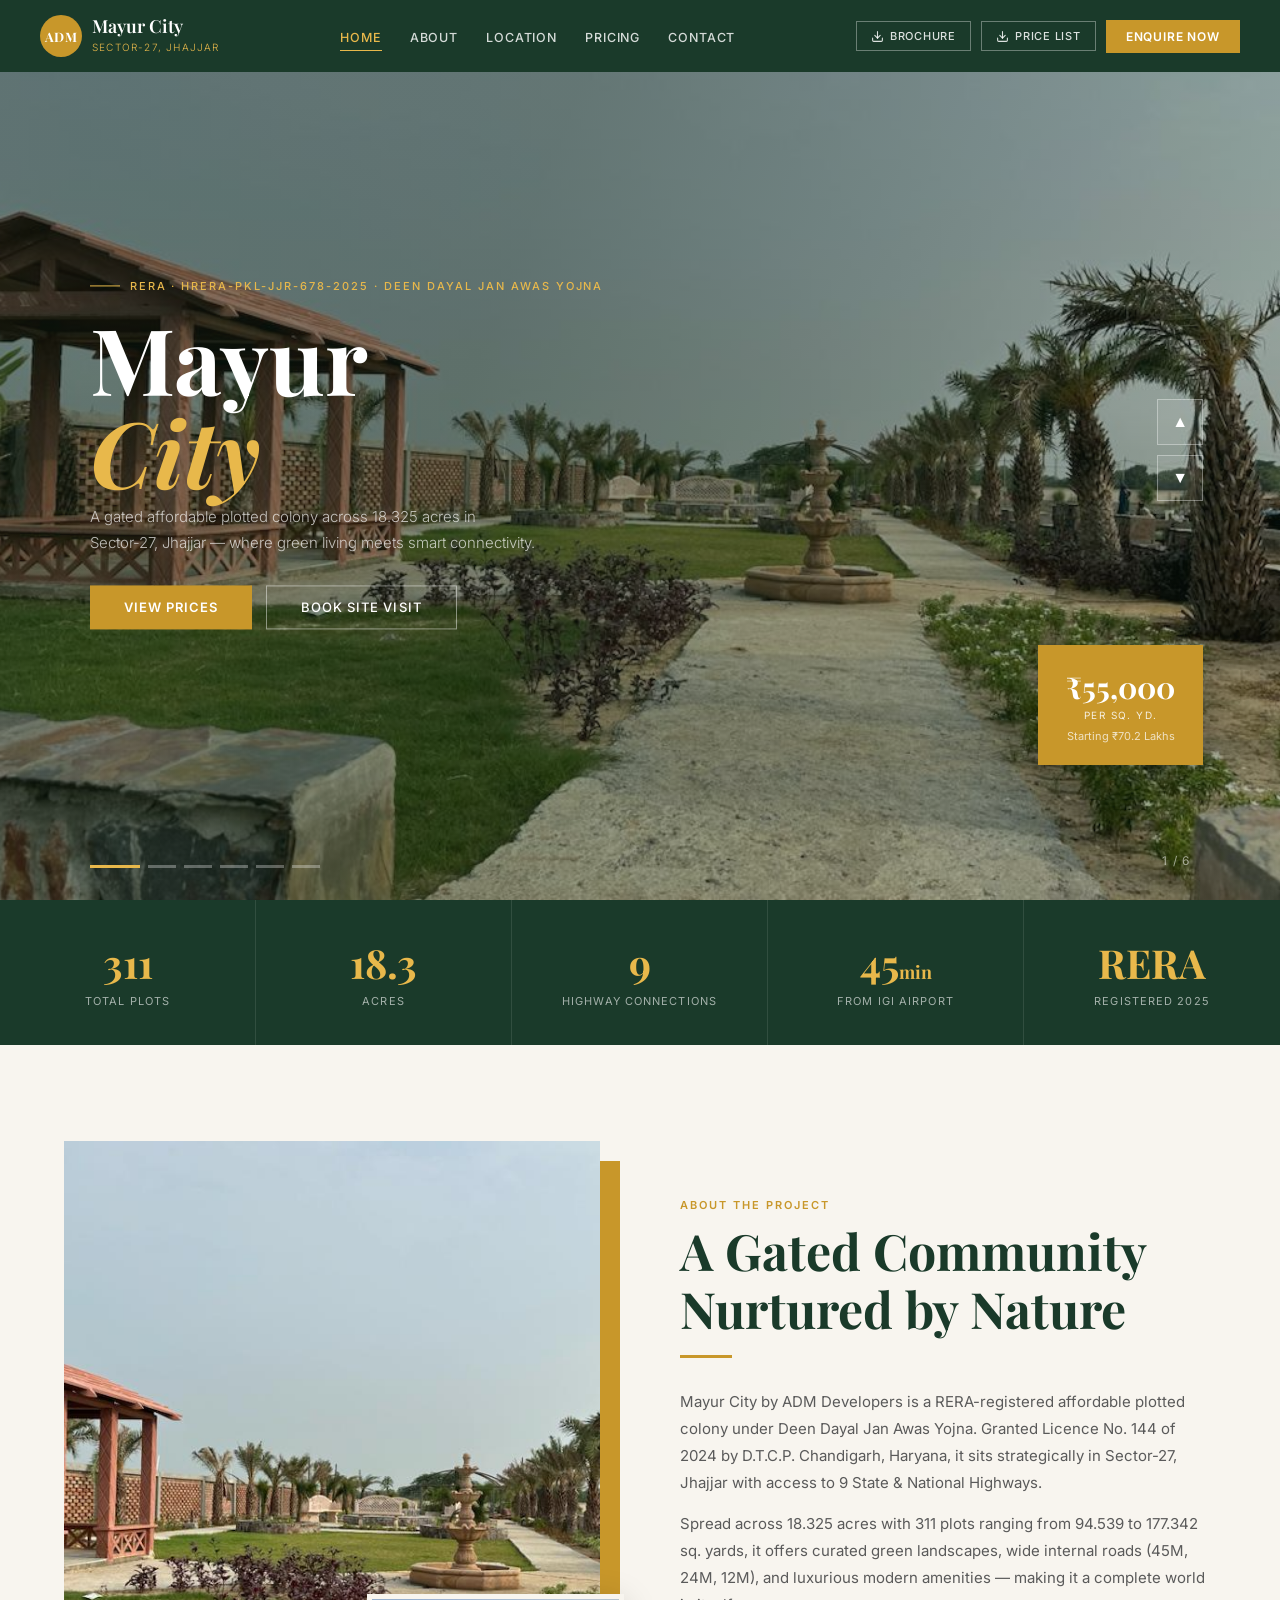
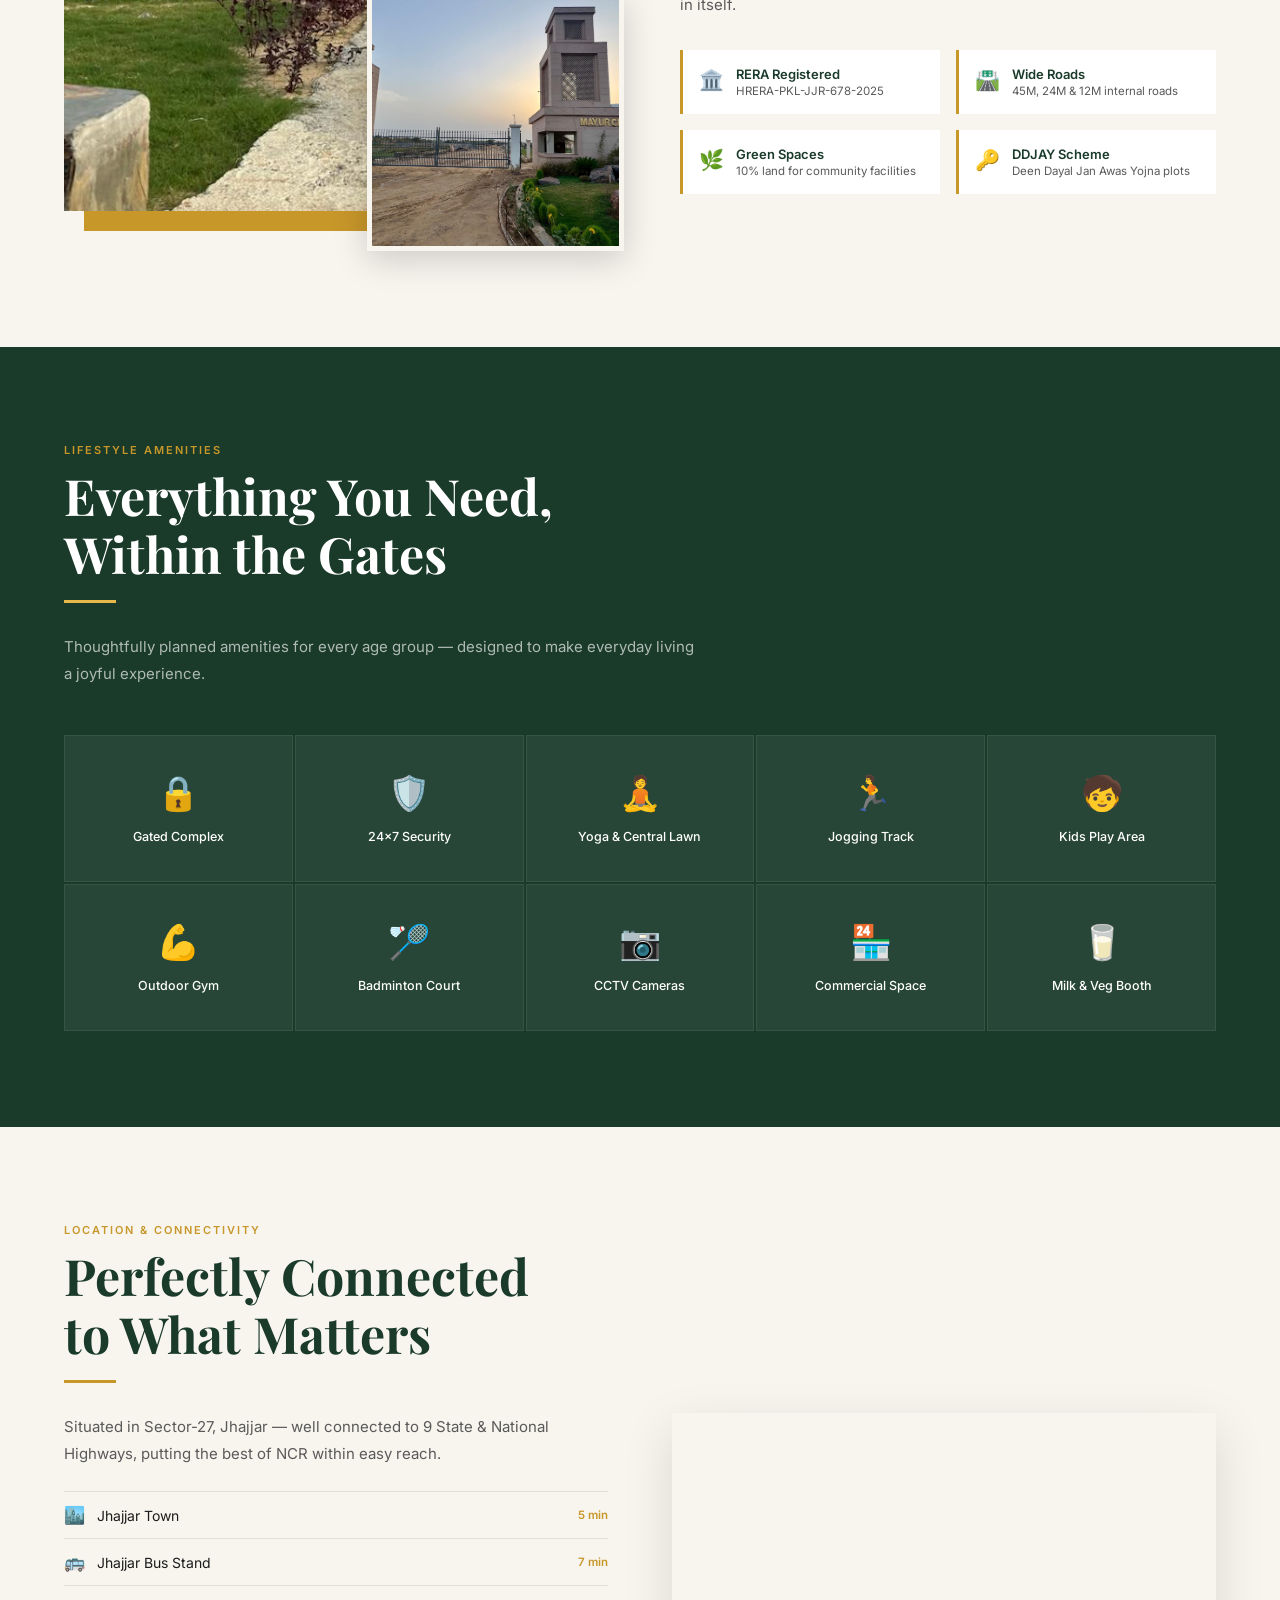
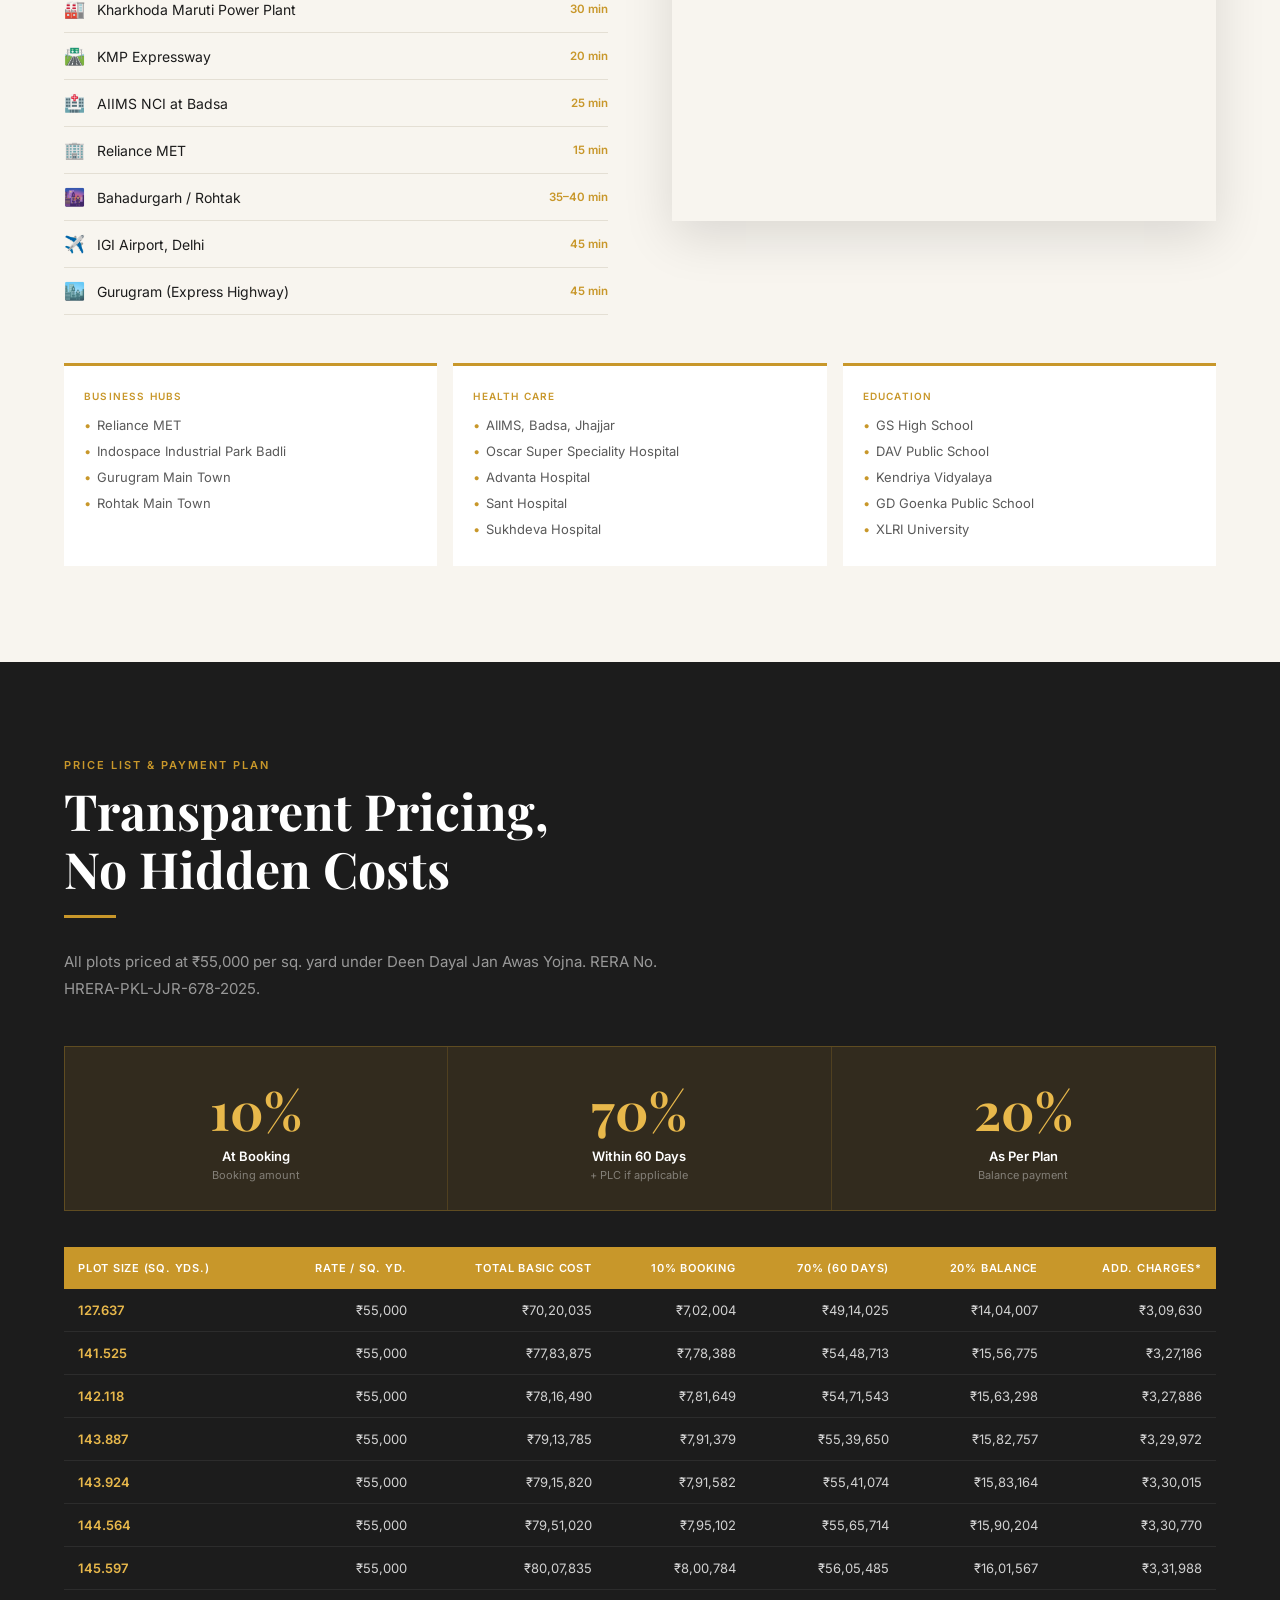
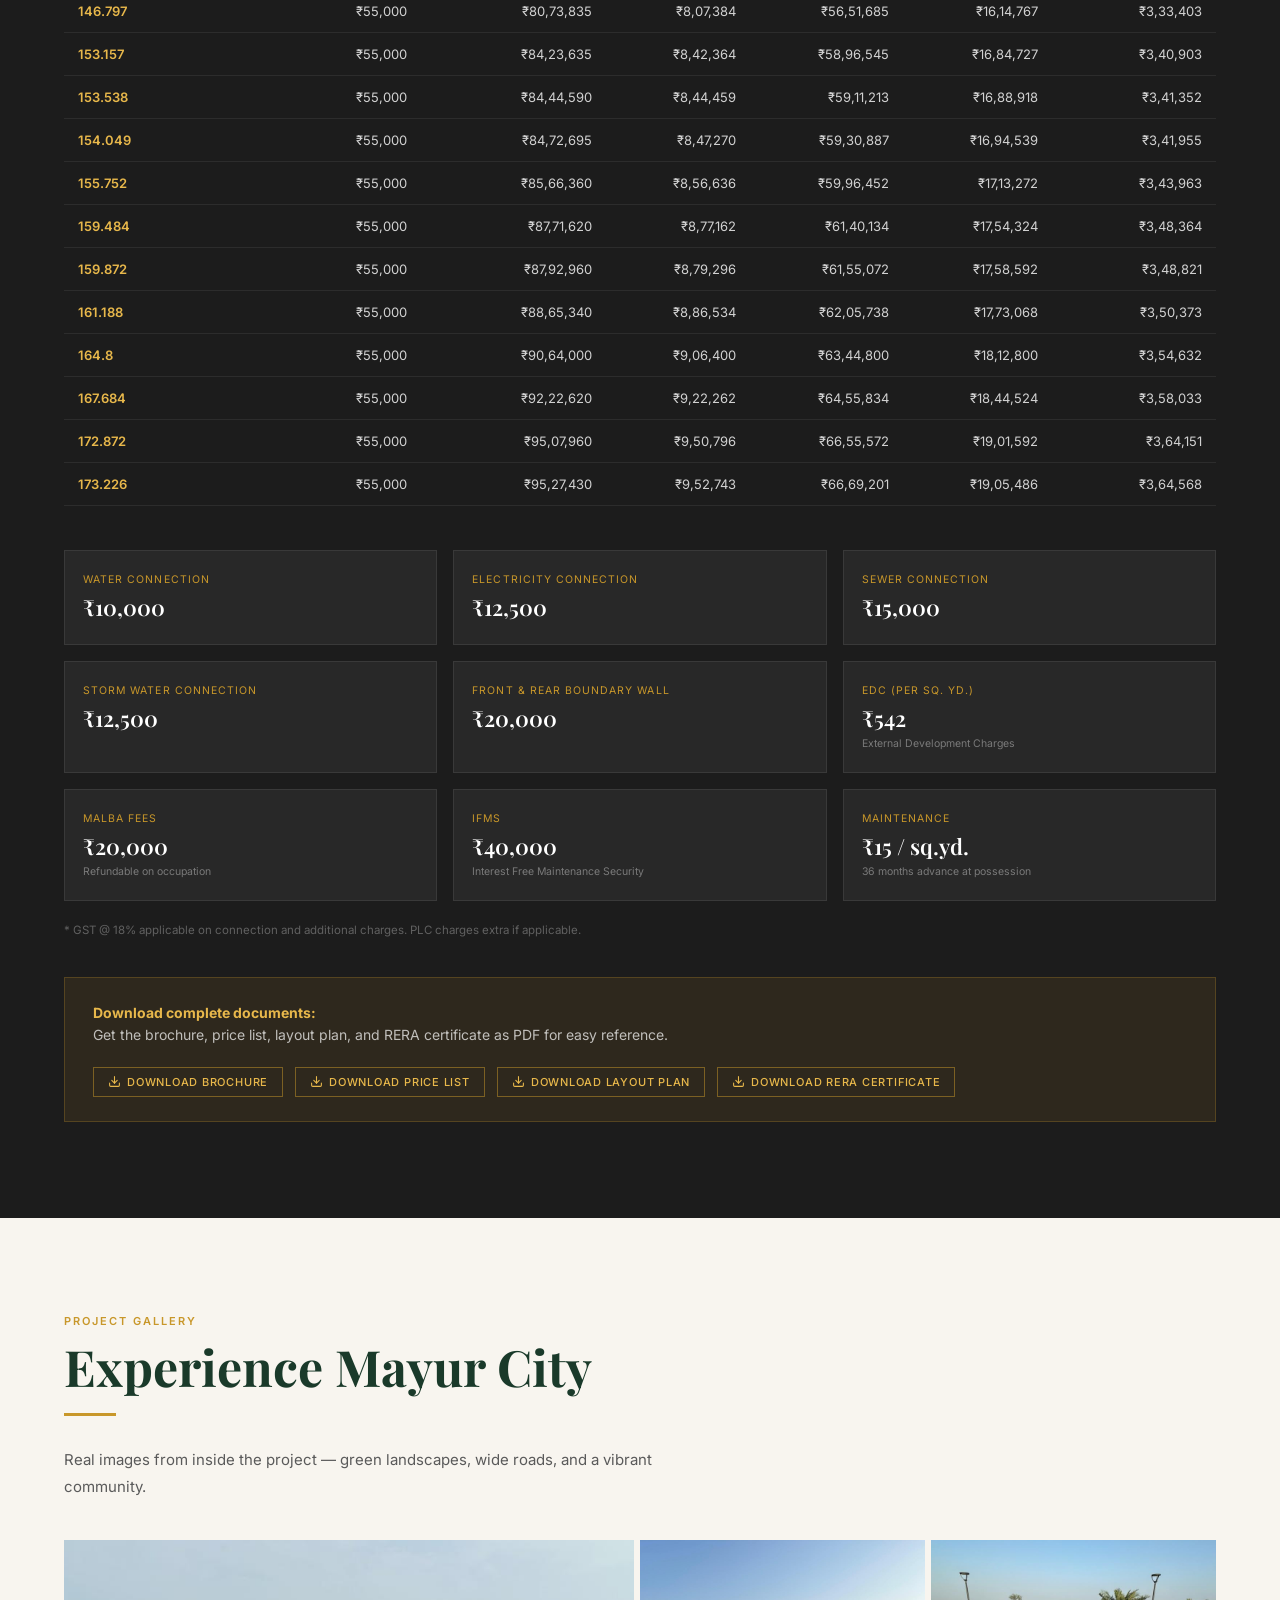
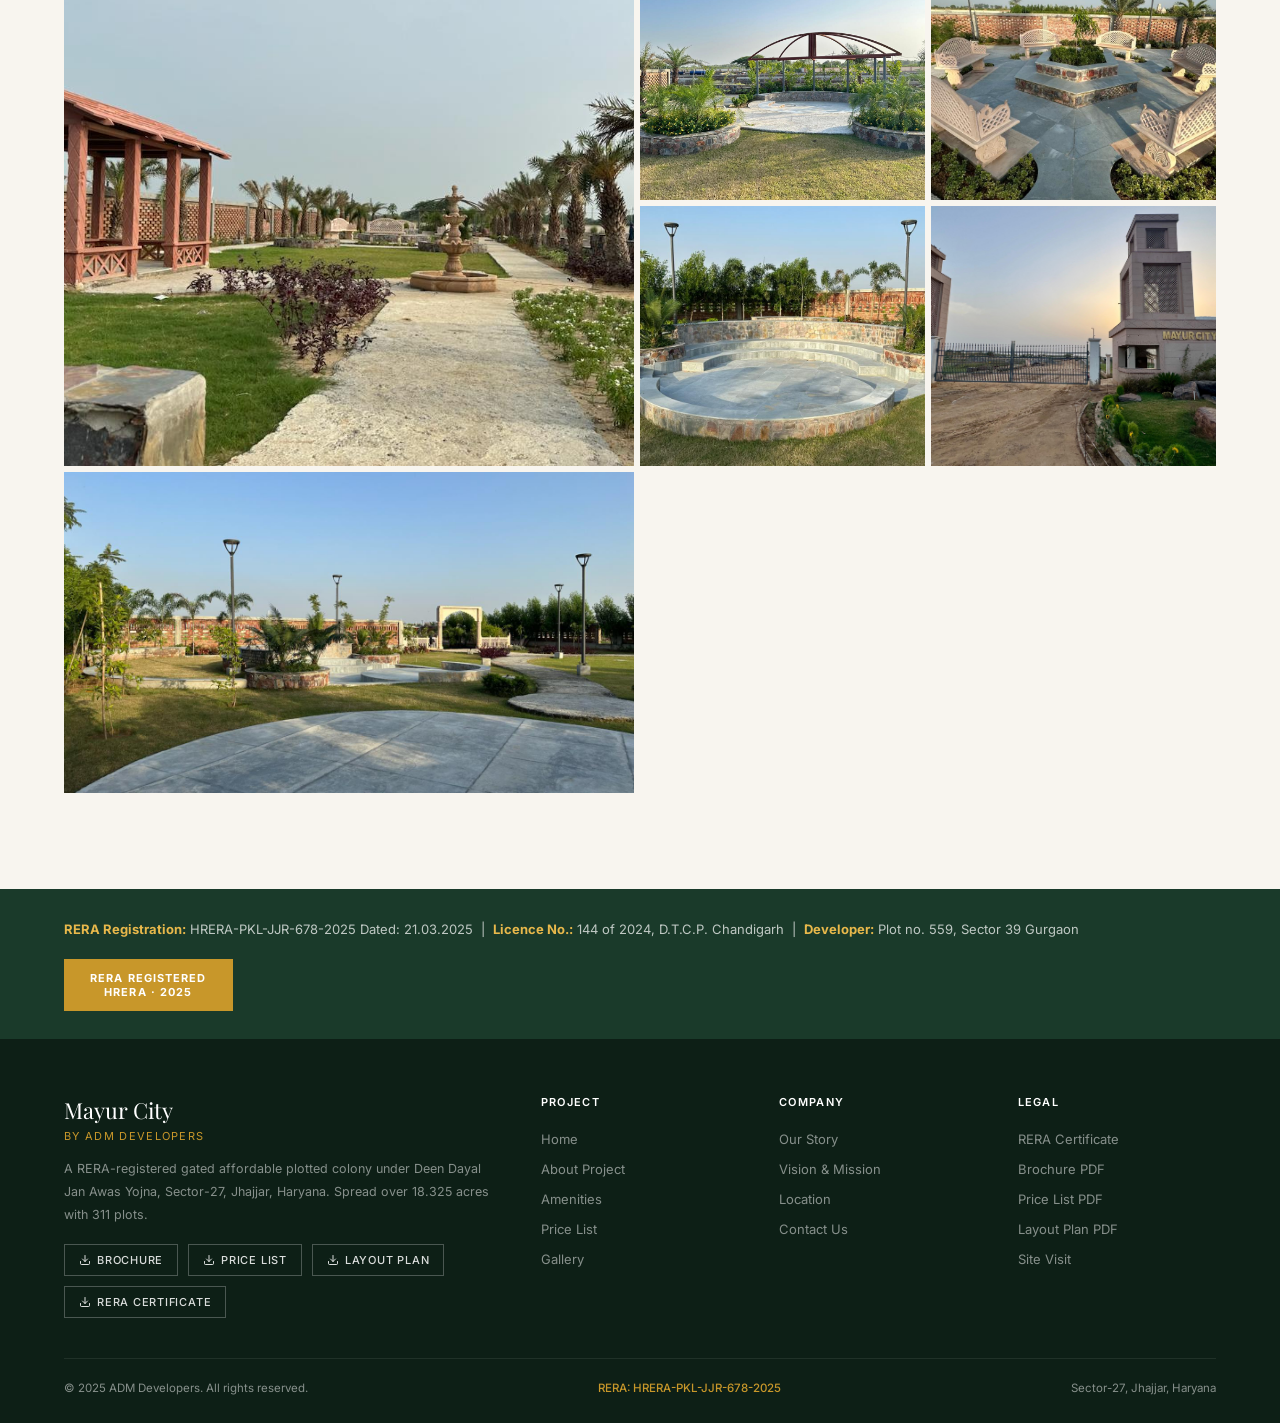
==== commit 4a951f53: "added two download buttons for layout and cerificate" ====
--- a/index.html
+++ b/index.html
@@ -493,7 +493,7 @@
   <p class="price-note">* GST @ 18% applicable on connection and additional charges. PLC charges extra if applicable.</p>
 
   <div class="price-dl-bar">
-    <div class="price-dl-text"><strong>Download complete documents:</strong><br>Get the full brochure and detailed price list as PDF for easy reference.</div>
+    <div class="price-dl-text"><strong>Download complete documents:</strong><br>Get the brochure, price list, layout plan, and RERA certificate as PDF for easy reference.</div>
     <div class="price-dl-btns">
       <a href="brochure.pdf" download class="btn-dl">
         <svg viewBox="0 0 24 24" fill="none" stroke="currentColor" stroke-width="2" stroke-linecap="round" stroke-linejoin="round"><path d="M21 15v4a2 2 0 01-2 2H5a2 2 0 01-2-2v-4"/><polyline points="7 10 12 15 17 10"/><line x1="12" y1="15" x2="12" y2="3"/></svg>
@@ -502,6 +502,14 @@
       <a href="pricelist.pdf" download class="btn-dl">
         <svg viewBox="0 0 24 24" fill="none" stroke="currentColor" stroke-width="2" stroke-linecap="round" stroke-linejoin="round"><path d="M21 15v4a2 2 0 01-2 2H5a2 2 0 01-2-2v-4"/><polyline points="7 10 12 15 17 10"/><line x1="12" y1="15" x2="12" y2="3"/></svg>
         Download Price List
+      </a>
+      <a href="layout-plan.pdf" download class="btn-dl">
+        <svg viewBox="0 0 24 24" fill="none" stroke="currentColor" stroke-width="2" stroke-linecap="round" stroke-linejoin="round"><path d="M21 15v4a2 2 0 01-2 2H5a2 2 0 01-2-2v-4"/><polyline points="7 10 12 15 17 10"/><line x1="12" y1="15" x2="12" y2="3"/></svg>
+        Download Layout Plan
+      </a>
+      <a href="rera-certificate.pdf" download class="btn-dl">
+        <svg viewBox="0 0 24 24" fill="none" stroke="currentColor" stroke-width="2" stroke-linecap="round" stroke-linejoin="round"><path d="M21 15v4a2 2 0 01-2 2H5a2 2 0 01-2-2v-4"/><polyline points="7 10 12 15 17 10"/><line x1="12" y1="15" x2="12" y2="3"/></svg>
+        Download RERA Certificate
       </a>
     </div>
   </div>
